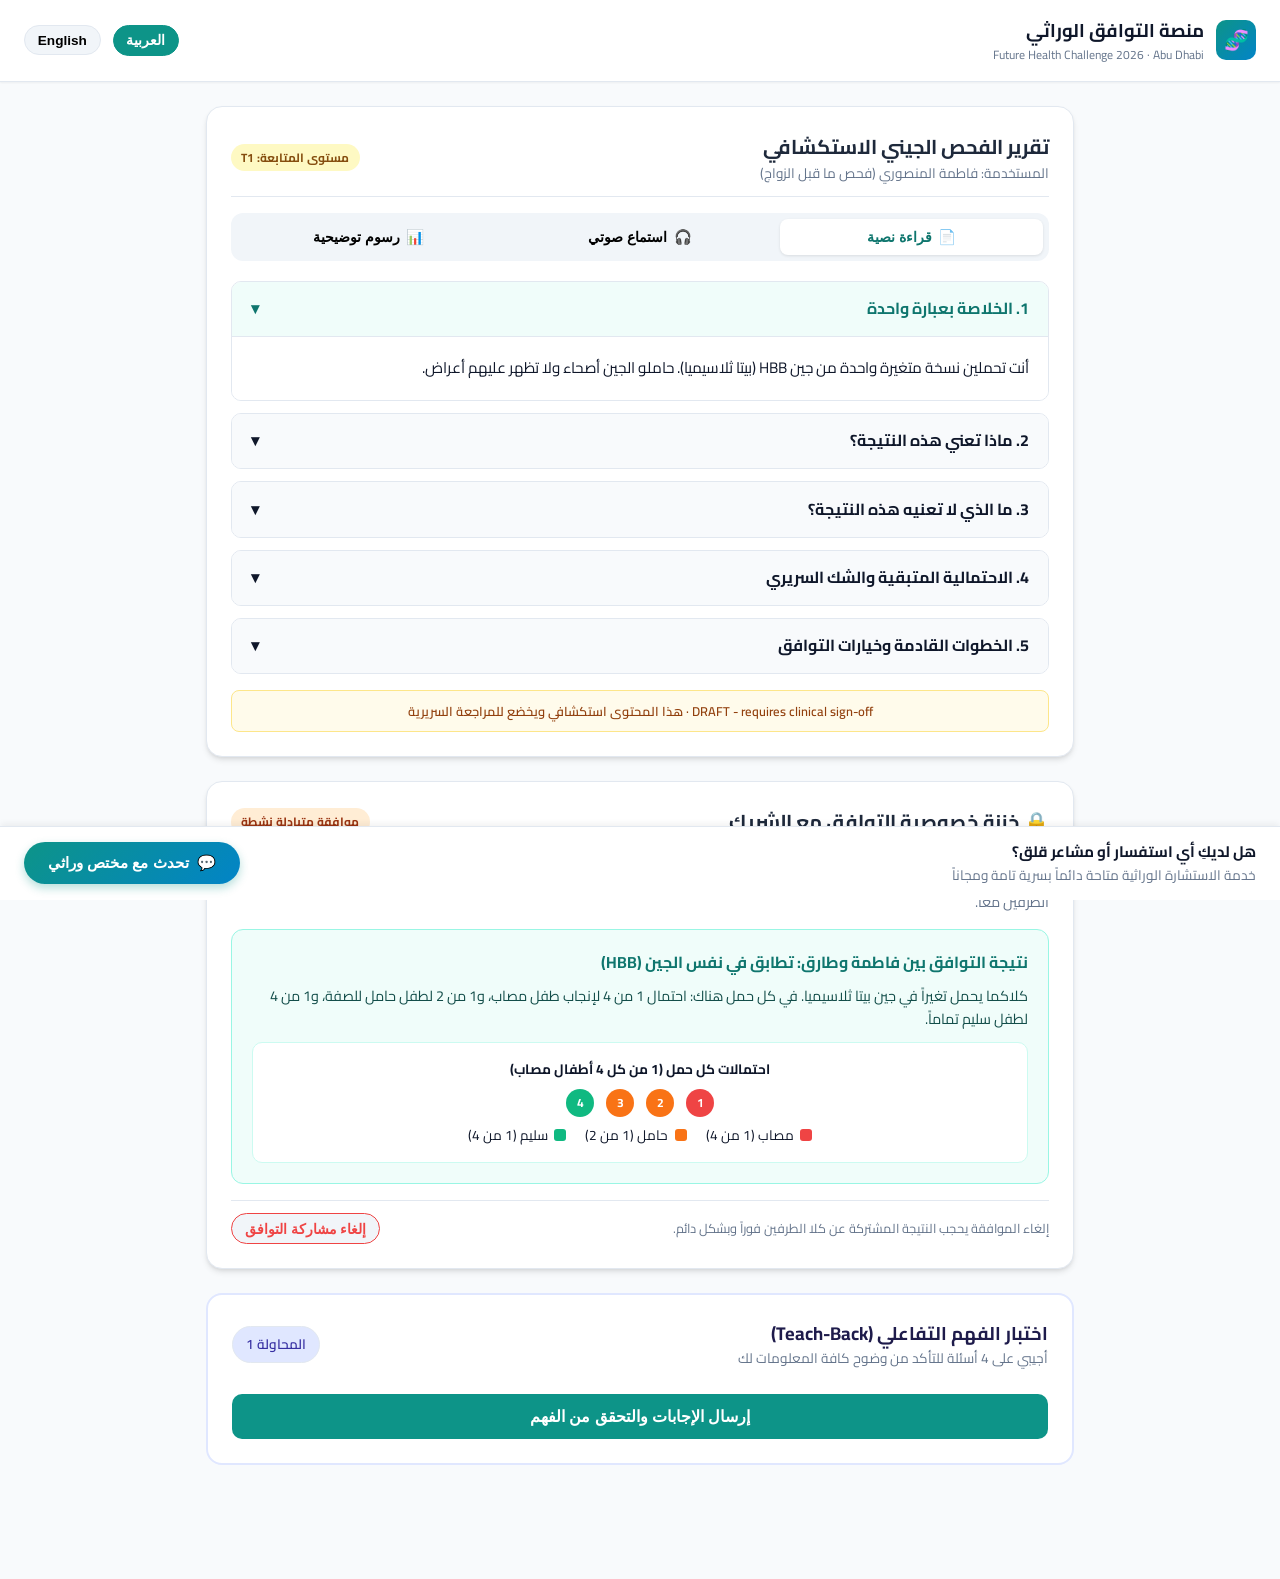
==== app/index.html @ 25e05f1f "feat(phase-2): Explanation and App complete - templates EN/AR, safety validator, LangGraph flow, int" ====
<!DOCTYPE html>
<html lang="ar" dir="rtl">
<head>
  <meta charset="UTF-8">
  <meta name="viewport" content="width=device-width, initial-scale=1.0">
  <title>منصة التوافق الوراثي | Inherited Disease Risk Platform</title>
  <link rel="preconnect" href="https://fonts.googleapis.com">
  <link rel="preconnect" href="https://fonts.gstatic.com" crossorigin>
  <link href="https://fonts.googleapis.com/css2?family=Cairo:wght@400;600;700;800&family=Inter:wght@400;500;600;700&display=swap" rel="stylesheet">
  <style>
    :root {
      --primary: #0d9488;
      --primary-dark: #0f766e;
      --primary-light: #ccfbf1;
      --secondary: #0284c7;
      --accent: #f59e0b;
      --danger: #ef4444;
      --success: #10b981;
      --bg: #f8fafc;
      --card-bg: #ffffff;
      --text-main: #0f172a;
      --text-muted: #64748b;
      --border: #e2e8f0;
      --shadow: 0 4px 6px -1px rgb(0 0 0 / 0.1), 0 2px 4px -2px rgb(0 0 0 / 0.1);
    }

    * { box-sizing: border-box; margin: 0; padding: 0; }
    body {
      font-family: 'Cairo', 'Inter', -apple-system, sans-serif;
      background-color: var(--bg);
      color: var(--text-main);
      line-height: 1.6;
      padding-bottom: 90px;
    }

    body[dir="ltr"] { font-family: 'Inter', sans-serif; }

    header {
      background: white;
      border-bottom: 1px solid var(--border);
      padding: 1rem 1.5rem;
      position: sticky;
      top: 0;
      z-index: 40;
      display: flex;
      justify-content: space-between;
      align-items: center;
      box-shadow: 0 1px 2px 0 rgb(0 0 0 / 0.05);
    }

    .brand {
      display: flex;
      align-items: center;
      gap: 0.75rem;
    }

    .brand-logo {
      width: 40px;
      height: 40px;
      background: linear-gradient(135deg, var(--primary), var(--secondary));
      border-radius: 10px;
      display: flex;
      align-items: center;
      justify-content: center;
      color: white;
      font-weight: 800;
      font-size: 1.25rem;
    }

    .brand-title {
      font-size: 1.15rem;
      font-weight: 700;
      color: #0f172a;
    }

    .brand-subtitle {
      font-size: 0.75rem;
      color: var(--text-muted);
    }

    .top-controls {
      display: flex;
      align-items: center;
      gap: 0.75rem;
    }

    .pill-btn {
      background: #f1f5f9;
      border: 1px solid var(--border);
      padding: 0.4rem 0.8rem;
      border-radius: 20px;
      font-size: 0.85rem;
      font-weight: 600;
      cursor: pointer;
      transition: all 0.2s;
    }
    .pill-btn:hover, .pill-btn.active {
      background: var(--primary);
      color: white;
      border-color: var(--primary);
    }

    .container {
      max-width: 900px;
      margin: 1.5rem auto;
      padding: 0 1rem;
    }

    .card {
      background: var(--card-bg);
      border-radius: 16px;
      padding: 1.5rem;
      border: 1px solid var(--border);
      box-shadow: var(--shadow);
      margin-bottom: 1.5rem;
    }

    .card-header {
      display: flex;
      justify-content: space-between;
      align-items: center;
      margin-bottom: 1rem;
      padding-bottom: 0.75rem;
      border-bottom: 1px solid var(--border);
    }

    .card-title {
      font-size: 1.25rem;
      font-weight: 700;
      color: #1e293b;
      display: flex;
      align-items: center;
      gap: 0.5rem;
    }

    .tier-badge {
      display: inline-block;
      padding: 0.25rem 0.65rem;
      border-radius: 9999px;
      font-size: 0.75rem;
      font-weight: 700;
      text-transform: uppercase;
    }
    .tier-T0 { background: #dcfce7; color: #166534; }
    .tier-T1 { background: #fef9c3; color: #854d0e; }
    .tier-T2 { background: #ffedd5; color: #9a3412; }
    .tier-T3 { background: #fee2e2; color: #991b1b; }

    /* Format picker bar */
    .format-bar {
      display: flex;
      gap: 0.5rem;
      margin-bottom: 1.25rem;
      background: #f1f5f9;
      padding: 0.35rem;
      border-radius: 12px;
    }
    .format-btn {
      flex: 1;
      border: none;
      background: transparent;
      padding: 0.6rem;
      border-radius: 8px;
      font-weight: 600;
      font-size: 0.9rem;
      cursor: pointer;
      display: flex;
      align-items: center;
      justify-content: center;
      gap: 0.4rem;
      transition: all 0.2s;
    }
    .format-btn.active {
      background: white;
      color: var(--primary-dark);
      box-shadow: 0 1px 3px rgba(0,0,0,0.1);
    }

    /* Audio Player */
    .audio-player-box {
      background: #f0fdfa;
      border: 1px solid #99f6e4;
      border-radius: 12px;
      padding: 1rem 1.25rem;
      margin-bottom: 1.25rem;
      display: flex;
      align-items: center;
      gap: 1rem;
    }
    .play-btn {
      width: 44px;
      height: 44px;
      border-radius: 50%;
      background: var(--primary);
      color: white;
      border: none;
      display: flex;
      align-items: center;
      justify-content: center;
      cursor: pointer;
      font-size: 1.2rem;
      box-shadow: 0 2px 4px rgba(13,148,136,0.3);
    }
    .play-btn:hover { background: var(--primary-dark); }
    .audio-text { font-size: 0.9rem; color: #115e59; font-weight: 600; }

    /* Layered Explanation Accordion */
    .layer-item {
      border: 1px solid var(--border);
      border-radius: 10px;
      margin-bottom: 0.75rem;
      overflow: hidden;
    }
    .layer-header {
      background: #f8fafc;
      padding: 0.9rem 1.2rem;
      font-weight: 700;
      cursor: pointer;
      display: flex;
      justify-content: space-between;
      align-items: center;
      user-select: none;
    }
    .layer-header:hover { background: #f1f5f9; }
    .layer-content {
      padding: 1.2rem;
      font-size: 0.95rem;
      background: white;
      display: none;
      border-top: 1px solid var(--border);
    }
    .layer-item.open .layer-content { display: block; }
    .layer-item.open .layer-header { color: var(--primary-dark); background: #f0fdfa; }

    /* Icon Array Grid */
    .icon-array-container {
      margin: 1.25rem 0;
      padding: 1.25rem;
      background: #f8fafc;
      border-radius: 12px;
      border: 1px dashed #cbd5e1;
      text-align: center;
    }
    .icon-array-grid {
      display: grid;
      grid-template-columns: repeat(auto-fill, minmax(28px, 1fr));
      gap: 8px;
      max-width: 480px;
      margin: 1rem auto;
    }
    .icon-dot {
      width: 28px;
      height: 28px;
      border-radius: 50%;
      display: flex;
      align-items: center;
      justify-content: center;
      font-size: 0.75rem;
      font-weight: 700;
      color: white;
    }
    .dot-green { background: #10b981; }
    .dot-orange { background: #f97316; }
    .dot-red { background: #ef4444; }
    .dot-purple { background: #a855f7; }
    .dot-gray { background: #94a3b8; }

    .icon-legend {
      display: flex;
      justify-content: center;
      gap: 1.2rem;
      flex-wrap: wrap;
      margin-top: 0.75rem;
      font-size: 0.85rem;
    }
    .legend-item { display: flex; align-items: center; gap: 0.4rem; }
    .legend-box { width: 12px; height: 12px; border-radius: 3px; }

    /* Quiz Box */
    .quiz-card {
      background: #ffffff;
      border: 2px solid #e0e7ff;
      border-radius: 16px;
      padding: 1.5rem;
      margin-top: 1.5rem;
    }
    .question-block {
      margin-bottom: 1.5rem;
      padding-bottom: 1rem;
      border-bottom: 1px solid #f1f5f9;
    }
    .question-title {
      font-weight: 700;
      font-size: 1rem;
      margin-bottom: 0.75rem;
      color: #1e1b4b;
    }
    .option-label {
      display: flex;
      align-items: center;
      gap: 0.6rem;
      padding: 0.65rem 1rem;
      border: 1px solid var(--border);
      border-radius: 8px;
      margin-bottom: 0.4rem;
      cursor: pointer;
      font-size: 0.9rem;
      transition: all 0.2s;
    }
    .option-label:hover { background: #f8fafc; border-color: var(--primary); }
    .option-label.selected { background: #f0fdfa; border-color: var(--primary); font-weight: 600; }

    .submit-quiz-btn {
      background: var(--primary);
      color: white;
      border: none;
      padding: 0.8rem 1.75rem;
      border-radius: 10px;
      font-weight: 700;
      font-size: 1rem;
      cursor: pointer;
      width: 100%;
      margin-top: 0.5rem;
    }
    .submit-quiz-btn:hover { background: var(--primary-dark); }

    /* Persistent Action Bar */
    .bottom-bar {
      position: fixed;
      bottom: 0;
      left: 0;
      right: 0;
      background: white;
      border-top: 1px solid var(--border);
      padding: 0.85rem 1.5rem;
      display: flex;
      justify-content: space-between;
      align-items: center;
      z-index: 50;
      box-shadow: 0 -4px 6px -1px rgba(0,0,0,0.05);
    }
    .help-text { font-size: 0.85rem; color: var(--text-muted); }
    .counsellor-cta {
      background: linear-gradient(135deg, #0d9488, #0284c7);
      color: white;
      border: none;
      padding: 0.75rem 1.5rem;
      border-radius: 9999px;
      font-weight: 700;
      font-size: 0.95rem;
      cursor: pointer;
      display: flex;
      align-items: center;
      gap: 0.5rem;
      box-shadow: 0 4px 10px rgba(13,148,136,0.3);
    }

    /* Modal */
    .modal-overlay {
      display: none;
      position: fixed;
      inset: 0;
      background: rgba(15, 23, 42, 0.6);
      z-index: 100;
      align-items: center;
      justify-content: center;
      padding: 1rem;
    }
    .modal-overlay.open { display: flex; }
    .modal {
      background: white;
      border-radius: 20px;
      max-width: 500px;
      width: 100%;
      padding: 1.75rem;
      box-shadow: 0 20px 25px -5px rgba(0,0,0,0.2);
    }

    .clinical-notice {
      background: #fffbeb;
      border: 1px solid #fde68a;
      color: #92400e;
      padding: 0.6rem 0.9rem;
      border-radius: 8px;
      font-size: 0.8rem;
      font-weight: 600;
      margin-top: 1rem;
      text-align: center;
    }
  </style>
</head>
<body>

  <header>
    <div class="brand">
      <div class="brand-logo">🧬</div>
      <div>
        <div class="brand-title" id="t-brand-title">منصة التوافق الوراثي</div>
        <div class="brand-subtitle">Future Health Challenge 2026 · Abu Dhabi</div>
      </div>
    </div>
    <div class="top-controls">
      <button class="pill-btn active" id="btn-lang-ar" onclick="setLanguage('ar')">العربية</button>
      <button class="pill-btn" id="btn-lang-en" onclick="setLanguage('en')">English</button>
    </div>
  </header>

  <div class="container">

    <!-- Pre-marital Screening Result Card -->
    <div class="card">
      <div class="card-header">
        <div>
          <div class="card-title" id="t-result-header">
            <span>تقرير الفحص الجيني الاستكشافي</span>
          </div>
          <div style="font-size: 0.85rem; color: var(--text-muted);" id="t-user-welcome">المستخدمة: فاطمة المنصوري (فحص ما قبل الزواج)</div>
        </div>
        <span class="tier-badge tier-T1" id="t-tier-badge">مستوى المتابعة: T1</span>
      </div>

      <!-- Format Selection -->
      <div class="format-bar">
        <button class="format-btn active" id="fmt-text" onclick="setFormat('text')">📄 <span id="t-fmt-text">قراءة نصية</span></button>
        <button class="format-btn" id="fmt-audio" onclick="setFormat('audio')">🎧 <span id="t-fmt-audio">استماع صوتي</span></button>
        <button class="format-btn" id="fmt-visual" onclick="setFormat('visual')">📊 <span id="t-fmt-visual">رسوم توضيحية</span></button>
      </div>

      <!-- Audio Player Bar -->
      <div class="audio-player-box" id="audio-box" style="display: flex;">
        <button class="play-btn" id="btn-play-audio" onclick="toggleAudio()">▶</button>
        <div>
          <div class="audio-text" id="t-audio-title">الاستماع الصوتي لشرح النتيجة بلهجة واضحة ومبسطة</div>
          <div style="font-size: 0.8rem; color: #0f766e;" id="audio-status">جاهز للتشغيل (اللغة العربية)</div>
        </div>
      </div>

      <!-- Visual Icon Array Box -->
      <div class="icon-array-container" id="visual-box">
        <div style="font-weight: 700; color: #1e293b; margin-bottom: 0.25rem;" id="t-icon-title">الرسم التوضيحي لحالة حامل الجين (حاملو الجين أصحاء)</div>
        <div style="font-size: 0.85rem; color: var(--text-muted);" id="t-icon-subtitle">أنت تحملين نسخة سليمة ونسخة متغيرة في جين بيتا ثلاسيميا (HBB)</div>
        <div class="icon-array-grid" style="grid-template-columns: repeat(2, 60px); justify-content: center;">
          <div class="icon-dot dot-green" title="نسخة سليمة">✓</div>
          <div class="icon-dot dot-orange" title="نسخة متغيرة">●</div>
        </div>
        <div class="icon-legend">
          <div class="legend-item"><div class="legend-box" style="background: #10b981;"></div> <span id="t-leg-standard">نسخة طبيعية (تعمل بكفاءة)</span></div>
          <div class="legend-item"><div class="legend-box" style="background: #f97316;"></div> <span id="t-leg-carrier">نسخة متغيرة (حامل للصفة فقط)</span></div>
        </div>
      </div>

      <!-- Layered Explanation Accordion -->
      <div id="layered-explanation">
        <div class="layer-item open" onclick="toggleLayer(this)">
          <div class="layer-header">
            <span id="t-layer-1-title">1. الخلاصة بعبارة واحدة</span>
            <span>▾</span>
          </div>
          <div class="layer-content" id="layer-1-text">
            أنت تحملين نسخة متغيرة واحدة من جين HBB (بيتا ثلاسيميا). حاملو الجين أصحاء ولا تظهر عليهم أعراض.
          </div>
        </div>

        <div class="layer-item" onclick="toggleLayer(this)">
          <div class="layer-header">
            <span id="t-layer-2-title">2. ماذا تعني هذه النتيجة؟</span>
            <span>▾</span>
          </div>
          <div class="layer-content" id="layer-2-text">
            صفة الحامل الوراثي تعني أن لديك نسخة سليمة تقوم بكامل وظائف الجسم، ولذلك تتمتعين بصحة طبيعية تماماً. الأهمية الطبية لصفة الحامل تكمن فقط عند التخطيط للإنجاب مع شريك حياة يحمل تغيراً في نفس الجين تماماً.
          </div>
        </div>

        <div class="layer-item" onclick="toggleLayer(this)">
          <div class="layer-header">
            <span id="t-layer-3-title">3. ما الذي لا تعنيه هذه النتيجة؟</span>
            <span>▾</span>
          </div>
          <div class="layer-content" id="layer-3-text">
            هذه النتيجة فحص استكشافي وليست تشخيصاً طبياً بمرض. أنت لستِ مصابة بالثلاسيميا، ولن تصابي بها مستقبلاً. كما أنها لا تعني أي عائق صحي لممارسة حياتك الطبيعية.
          </div>
        </div>

        <div class="layer-item" onclick="toggleLayer(this)">
          <div class="layer-header">
            <span id="t-layer-4-title">4. الاحتمالية المتبقية والشك السريري</span>
            <span>▾</span>
          </div>
          <div class="layer-content" id="layer-4-text">
            الفحص يفحص الطفرات الأكثر شيوعاً بدقة تفوق 95%. تبقى هناك نسبة عامة منخفضة جداً لا يمكن لأي فحص وراثي استبعادها كلياً.
          </div>
        </div>

        <div class="layer-item" onclick="toggleLayer(this)">
          <div class="layer-header">
            <span id="t-layer-5-title">5. الخطوات القادمة وخيارات التوافق</span>
            <span>▾</span>
          </div>
          <div class="layer-content" id="layer-5-text">
            الخطوة المثالية هي دعوة خطيبك لإجراء الفحص الجيني ومقارنة النتيجتين داخل خزنة الخصوصية الآمنة للتأكد مما إذا كان يحمل نفس الجين أم لا.
          </div>
        </div>
      </div>

      <div class="clinical-notice">DRAFT - requires clinical sign-off · هذا المحتوى استكشافي ويخضع للمراجعة السريرية</div>
    </div>

    <!-- Couple Matching & Privacy Vault Card -->
    <div class="card">
      <div class="card-header">
        <div class="card-title">
          <span>🔒 خزنة خصوصية التوافق مع الشريك</span>
        </div>
        <span class="tier-badge tier-T2" id="couple-status-badge">موافقة متبادلة نشطة</span>
      </div>

      <p style="font-size: 0.9rem; color: var(--text-muted); margin-bottom: 1rem;" id="t-couple-desc">
        تتم مطابقة النتائج داخل خزنة رقمية مشفرة. لا يرى أي طرف قائمة الجينات الخاصة بالطرف الآخر، وتظهر النتيجة المشتركة فقط عند موافقة كلا الطرفين معاً.
      </p>

      <div style="background: #f0fdfa; border: 1px solid #99f6e4; border-radius: 12px; padding: 1.25rem; margin-bottom: 1rem;">
        <div style="font-weight: 700; color: #0f766e; margin-bottom: 0.5rem;" id="t-cpl-result-title">
          نتيجة التوافق بين فاطمة وطارق: تطابق في نفس الجين (HBB)
        </div>
        <p style="font-size: 0.9rem; color: #134e4a; margin-bottom: 0.75rem;" id="t-cpl-result-body">
          كلاكما يحمل تغيراً في جين بيتا ثلاسيميا. في كل حمل هناك: احتمال 1 من 4 لإنجاب طفل مصاب، و1 من 2 لطفل حامل للصفة، و1 من 4 لطفل سليم تماماً.
        </p>

        <!-- Couple 1 in 4 Icon Array -->
        <div style="background: white; border-radius: 10px; padding: 1rem; text-align: center; border: 1px solid #ccfbf1;">
          <div style="font-size: 0.85rem; font-weight: 700; margin-bottom: 0.5rem;">احتمالات كل حمل (1 من كل 4 أطفال مصاب)</div>
          <div style="display: flex; justify-content: center; gap: 12px;">
            <div class="icon-dot dot-red" title="مصاب (1 من 4)">1</div>
            <div class="icon-dot dot-orange" title="حامل (1 من 2)">2</div>
            <div class="icon-dot dot-orange" title="حامل (1 من 2)">3</div>
            <div class="icon-dot dot-green" title="سليم غير حامل (1 من 4)">4</div>
          </div>
          <div class="icon-legend" style="margin-top: 0.5rem;">
            <div class="legend-item"><div class="legend-box" style="background: #ef4444;"></div> مصاب (1 من 4)</div>
            <div class="legend-item"><div class="legend-box" style="background: #f97316;"></div> حامل (1 من 2)</div>
            <div class="legend-item"><div class="legend-box" style="background: #10b981;"></div> سليم (1 من 4)</div>
          </div>
        </div>
      </div>

      <!-- Revocation & Notice -->
      <div style="display: flex; justify-content: space-between; align-items: center; padding-top: 0.75rem; border-top: 1px solid var(--border);">
        <div style="font-size: 0.8rem; color: var(--text-muted);">
          إلغاء الموافقة يحجب النتيجة المشتركة عن كلا الطرفين فوراً وبشكل دائم.
        </div>
        <button class="pill-btn" style="color: var(--danger); border-color: var(--danger);" onclick="revokeConsentDemo()">
          إلغاء مشاركة التوافق
        </button>
      </div>
    </div>

    <!-- Teach-Back Comprehension Quiz Card -->
    <div class="quiz-card" id="quiz-section">
      <div style="display: flex; justify-content: space-between; align-items: center; margin-bottom: 1rem;">
        <div>
          <div style="font-size: 1.15rem; font-weight: 700; color: #1e1b4b;" id="t-quiz-title">اختبار الفهم التفاعلي (Teach-Back)</div>
          <div style="font-size: 0.85rem; color: var(--text-muted);" id="t-quiz-sub">أجيبي على 4 أسئلة للتأكد من وضوح كافة المعلومات لك</div>
        </div>
        <span class="pill-btn" style="background: #e0e7ff; color: #3730a3;" id="quiz-attempt-badge">المحاولة 1</span>
      </div>

      <div id="quiz-container">
        <!-- Injected via JavaScript -->
      </div>

      <button class="submit-quiz-btn" onclick="submitQuiz()" id="btn-submit-quiz">إرسال الإجابات والتحقق من الفهم</button>
      <div id="quiz-result-feedback" style="display: none; margin-top: 1rem; padding: 1rem; border-radius: 10px;"></div>
    </div>

  </div>

  <!-- Persistent Bottom Action Bar: Talk to a Person -->
  <div class="bottom-bar">
    <div>
      <div style="font-weight: 700; font-size: 0.95rem;" id="t-bot-cta-title">هل لديكِ أي استفسار أو مشاعر قلق؟</div>
      <div class="help-text" id="t-bot-cta-sub">خدمة الاستشارة الوراثية متاحة دائماً بسرية تامة ومجاناً</div>
    </div>
    <button class="counsellor-cta" onclick="openBookingModal()">
      <span>💬</span>
      <span id="t-btn-counsellor">تحدث مع مختص وراثي</span>
    </button>
  </div>

  <!-- Counsellor Booking Modal -->
  <div class="modal-overlay" id="booking-modal">
    <div class="modal">
      <div style="display: flex; justify-content: space-between; align-items: center; margin-bottom: 1.25rem;">
        <h3 style="font-size: 1.2rem; font-weight: 700;">حجز استشارة وراثية متخصصة</h3>
        <button onclick="closeBookingModal()" style="border: none; background: none; font-size: 1.4rem; cursor: pointer;">✕</button>
      </div>
      <p style="font-size: 0.9rem; color: var(--text-muted); margin-bottom: 1rem;">
        نوفر لك جلسة استشارية مع مرشد وراثي معتمد لمناقشة كافة الخيارات المتاحة بكل خصوصية وهدوء.
      </p>

      <div style="margin-bottom: 1rem;">
        <label style="display: block; font-size: 0.85rem; font-weight: 600; margin-bottom: 0.35rem;">نوع الجلسة:</label>
        <select id="book-modality" style="width: 100%; padding: 0.6rem; border-radius: 8px; border: 1px solid var(--border);">
          <option value="video">مكالمة مرئية عن بُعد (خاصة وآمنة)</option>
          <option value="in_person">حضور شخصي في مركز أبوظبي للجينوم</option>
        </select>
      </div>

      <div style="margin-bottom: 1rem;">
        <label style="display: block; font-size: 0.85rem; font-weight: 600; margin-bottom: 0.35rem;">تفضيل لغة المستشار:</label>
        <select id="book-lang" style="width: 100%; padding: 0.6rem; border-radius: 8px; border: 1px solid var(--border);">
          <option value="ar">اللغة العربية (لهجة خليجية متوفرة)</option>
          <option value="en">English</option>
        </select>
      </div>

      <button class="submit-quiz-btn" onclick="confirmBooking()">تأكيد حجز الموعد</button>
    </div>
  </div>

  <script>
    let currentLang = 'ar';
    let currentFormat = 'text';
    let quizQuestions = [];
    let selectedAnswers = {};
    let isPlayingAudio = false;

    const TRANSLATIONS = {
      ar: {
        brandTitle: "منصة التوافق الوراثي",
        resultHeader: "تقرير الفحص الجيني الاستكشافي",
        userWelcome: "المستخدمة: فاطمة المنصوري (فحص ما قبل الزواج)",
        fmtText: "قراءة نصية",
        fmtAudio: "استماع صوتي",
        fmtVisual: "رسوم توضيحية",
        audioTitle: "الاستماع الصوتي لشرح النتيجة بلهجة واضحة ومبسطة",
        iconTitle: "الرسم التوضيحي لحالة حامل الجين (حاملو الجين أصحاء)",
        iconSubtitle: "أنت تحملين نسخة سليمة ونسخة متغيرة في جين بيتا ثلاسيميا (HBB)",
        quizTitle: "اختبار الفهم التفاعلي (Teach-Back)",
        quizSub: "أجيبي على 4 أسئلة للتأكد من وضوح كافة المعلومات لك",
        btnSubmitQuiz: "إرسال الإجابات والتحقق من الفهم",
        botCtaTitle: "هل لديكِ أي استفسار أو مشاعر قلق؟",
        botCtaSub: "خدمة الاستشارة الوراثية متاحة دائماً بسرية تامة ومجاناً",
        btnCounsellor: "تحدث مع مختص وراثي"
      },
      en: {
        brandTitle: "Inherited Disease Risk Platform",
        resultHeader: "Carrier Screening Educational Report",
        userWelcome: "User: Fatima Al Mansoori (Pre-marital screening)",
        fmtText: "Text View",
        fmtAudio: "Audio Narration",
        fmtVisual: "Icon Arrays",
        audioTitle: "Listen to natural audio explanation",
        iconTitle: "Carrier Visual Representation (Carriers are healthy)",
        iconSubtitle: "You carry one working copy and one changed copy in HBB (Beta-thalassemia)",
        quizTitle: "Teach-Back Comprehension Check",
        quizSub: "Answer 4 quick questions to confirm understanding",
        btnSubmitQuiz: "Submit Answers & Verify Understanding",
        botCtaTitle: "Do you have any questions or concerns?",
        botCtaSub: "Accredited genetic counselling is always available confidentially",
        btnCounsellor: "Talk to a Genetic Counsellor"
      }
    };

    function setLanguage(lang) {
      currentLang = lang;
      document.documentElement.lang = lang;
      document.documentElement.dir = (lang === 'ar') ? 'rtl' : 'ltr';
      document.body.dir = (lang === 'ar') ? 'rtl' : 'ltr';

      document.getElementById('btn-lang-ar').classList.toggle('active', lang === 'ar');
      document.getElementById('btn-lang-en').classList.toggle('active', lang === 'en');

      const t = TRANSLATIONS[lang];
      document.getElementById('t-brand-title').innerText = t.brandTitle;
      document.getElementById('t-result-header').innerText = t.resultHeader;
      document.getElementById('t-user-welcome').innerText = t.userWelcome;
      document.getElementById('t-fmt-text').innerText = t.fmtText;
      document.getElementById('t-fmt-audio').innerText = t.fmtAudio;
      document.getElementById('t-fmt-visual').innerText = t.fmtVisual;
      document.getElementById('t-audio-title').innerText = t.audioTitle;
      document.getElementById('t-icon-title').innerText = t.iconTitle;
      document.getElementById('t-icon-subtitle').innerText = t.iconSubtitle;
      document.getElementById('t-quiz-title').innerText = t.quizTitle;
      document.getElementById('t-quiz-sub').innerText = t.quizSub;
      document.getElementById('btn-submit-quiz').innerText = t.btnSubmitQuiz;
      document.getElementById('t-bot-cta-title').innerText = t.botCtaTitle;
      document.getElementById('t-bot-cta-sub').innerText = t.botCtaSub;
      document.getElementById('t-btn-counsellor').innerText = t.btnCounsellor;

      loadQuizQuestions();
    }

    function setFormat(fmt) {
      currentFormat = fmt;
      document.getElementById('fmt-text').classList.toggle('active', fmt === 'text');
      document.getElementById('fmt-audio').classList.toggle('active', fmt === 'audio');
      document.getElementById('fmt-visual').classList.toggle('active', fmt === 'visual');

      document.getElementById('audio-box').style.display = (fmt === 'audio') ? 'flex' : 'none';
      document.getElementById('visual-box').style.display = (fmt === 'visual') ? 'block' : 'none';
    }

    function toggleLayer(el) {
      el.classList.toggle('open');
    }

    function toggleAudio() {
      const btn = document.getElementById('btn-play-audio');
      const status = document.getElementById('audio-status');
      if (!isPlayingAudio) {
        isPlayingAudio = true;
        btn.innerText = "⏸";
        status.innerText = (currentLang === 'ar') ? "جاري تشغيل التسجيل الصوتي..." : "Playing audio explanation...";
        
        // HTML5 SpeechSynthesis
        if ('speechSynthesis' in window) {
          window.speechSynthesis.cancel();
          const textToSpeak = (currentLang === 'ar') 
            ? "أنت تحملين نسخة متغيرة واحدة من جين بيتا ثلاسيميا. حاملو الجين يتمتعون بصحة ممتازة ولا تظهر عليهم أي أعراض. هذا فحص استكشافي وليس تشخيصاً طبياً."
            : "You carry one changed copy of the HBB gene for Beta-thalassemia. Carriers are healthy and do not experience symptoms. This is a screening result, not a diagnosis.";
          
          const utter = new SpeechSynthesisUtterance(textToSpeak);
          utter.lang = (currentLang === 'ar') ? 'ar-SA' : 'en-US';
          utter.onend = () => {
            isPlayingAudio = false;
            btn.innerText = "▶";
            status.innerText = (currentLang === 'ar') ? "اكتمل التشغيل" : "Playback finished";
          };
          window.speechSynthesis.speak(utter);
        } else {
          setTimeout(() => {
            isPlayingAudio = false;
            btn.innerText = "▶";
            status.innerText = "اكتمل التشغيل";
          }, 4000);
        }
      } else {
        isPlayingAudio = false;
        btn.innerText = "▶";
        if ('speechSynthesis' in window) window.speechSynthesis.cancel();
        status.innerText = (currentLang === 'ar') ? "تم الإيقاف المؤقت" : "Paused";
      }
    }

    async function loadQuizQuestions() {
      try {
        const res = await fetch(`/api/quiz/questions?lang=${currentLang}`);
        if (res.ok) {
          quizQuestions = await res.json();
          renderQuiz();
        }
      } catch (err) {
        console.error("Failed to load quiz", err);
      }
    }

    function renderQuiz() {
      const c = document.getElementById('quiz-container');
      c.innerHTML = '';
      quizQuestions.forEach((q, idx) => {
        const block = document.createElement('div');
        block.className = 'question-block';
        
        const title = document.createElement('div');
        title.className = 'question-title';
        title.innerText = `${idx + 1}. ${q.question}`;
        block.appendChild(title);

        q.options.forEach(opt => {
          const lbl = document.createElement('label');
          lbl.className = 'option-label';
          lbl.id = `lbl_${q.id}_${opt.id}`;
          
          const inp = document.createElement('input');
          inp.type = 'radio';
          inp.name = q.id;
          inp.value = opt.id;
          inp.onchange = () => {
            selectedAnswers[q.id] = opt.id;
            document.querySelectorAll(`[id^="lbl_${q.id}_"]`).forEach(l => l.classList.remove('selected'));
            lbl.classList.add('selected');
          };

          lbl.appendChild(inp);
          lbl.appendChild(document.createTextNode(opt.text));
          block.appendChild(lbl);
        });
        c.appendChild(block);
      });
    }

    async function submitQuiz() {
      const feedback = document.getElementById('quiz-result-feedback');
      try {
        const res = await fetch('/api/quiz/submit', {
          method: 'POST',
          headers: { 'Content-Type': 'application/json', 'X-User-Id': 'person_001' },
          body: JSON.stringify({
            answers: selectedAnswers,
            language: currentLang,
            base_tier: 'T0'
          })
        });
        const data = await res.json();
        feedback.style.display = 'block';

        if (data.passed) {
          feedback.style.background = '#dcfce7';
          feedback.style.border = '1px solid #86efac';
          feedback.style.color = '#14532d';
          feedback.innerHTML = `<strong>✓ أحسنتِ! لقد اجتزتِ الاختبار بنجاح بنسبة ${data.score}%.</strong><br>تم تأكيد فهمكِ لكافة النقاط الجوهرية.`;
        } else {
          feedback.style.background = '#fee2e2';
          feedback.style.border = '1px solid #fca5a5';
          feedback.style.color = '#7f1d1d';
          feedback.innerHTML = `<strong>نسبة الفهم: ${data.score}%.</strong><br>بعض الإجابات تحتاج لتوضيح أكثر. ننصحك بالتواصل مع المرشد الوراثي لشرحها بالتفصيل.`;
          if (data.failed_twice) {
            openBookingModal();
          }
        }
      } catch (err) {
        console.error("Quiz submission error", err);
      }
    }

    function revokeConsentDemo() {
      if (confirm("هل أنتِ متأكدة من إلغاء موافقة التوافق؟ سيتم حجب النتيجة المشتركة عن الطرفين فوراً.")) {
        alert("تم إلغاء المشاركة بنجاح وحجب النتيجة فوراً داخل خزنة الخصوصية.");
        document.getElementById('couple-status-badge').className = "tier-badge tier-T3";
        document.getElementById('couple-status-badge').innerText = "تم إلغاء الموافقة (محجوبة)";
      }
    }

    function openBookingModal() {
      document.getElementById('booking-modal').classList.add('open');
    }

    function closeBookingModal() {
      document.getElementById('booking-modal').classList.remove('open');
    }

    function confirmBooking() {
      alert("تم تأكيد حجز موعد الاستشارة الوراثية بنجاح! تم ربط ملف الحالة بجدول المستشار.");
      closeBookingModal();
    }

    // Initialize
    window.addEventListener('DOMContentLoaded', () => {
      setLanguage('ar');
      setFormat('text');
    });
  </script>
</body>
</html>
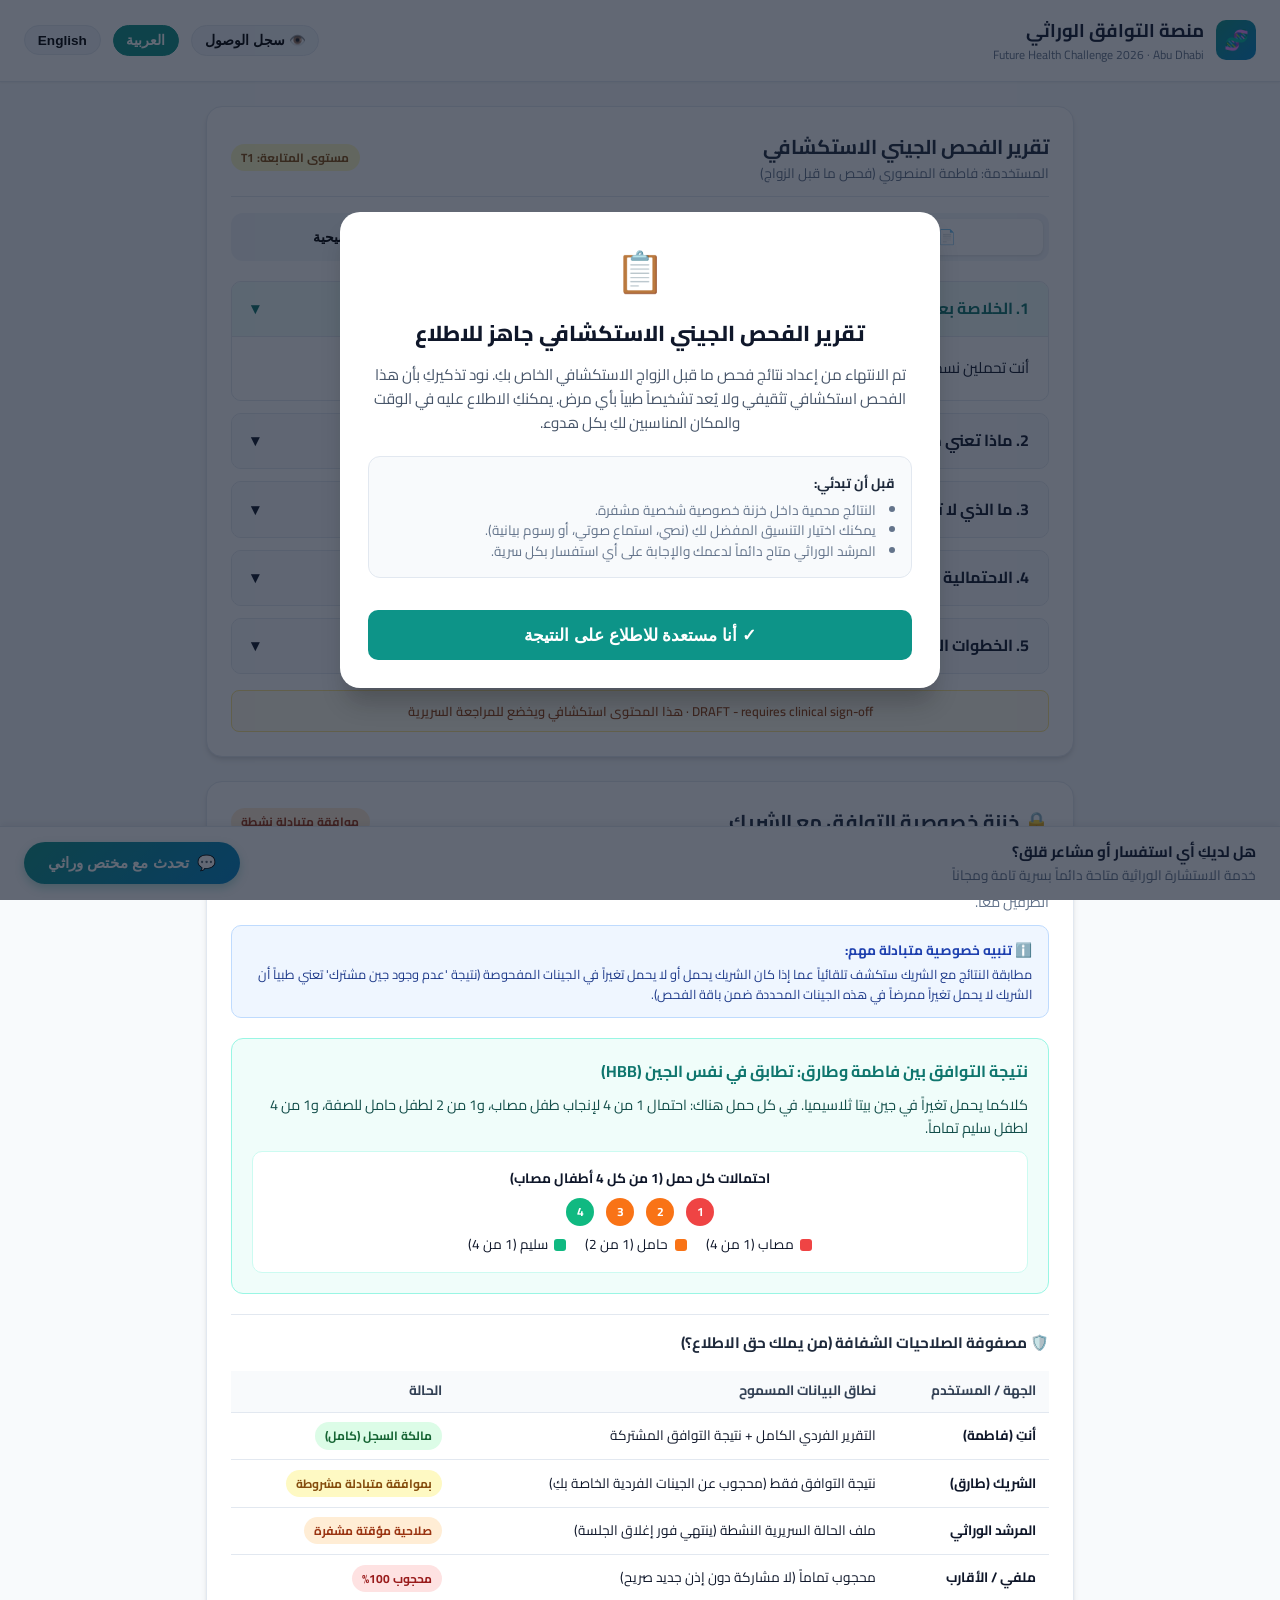
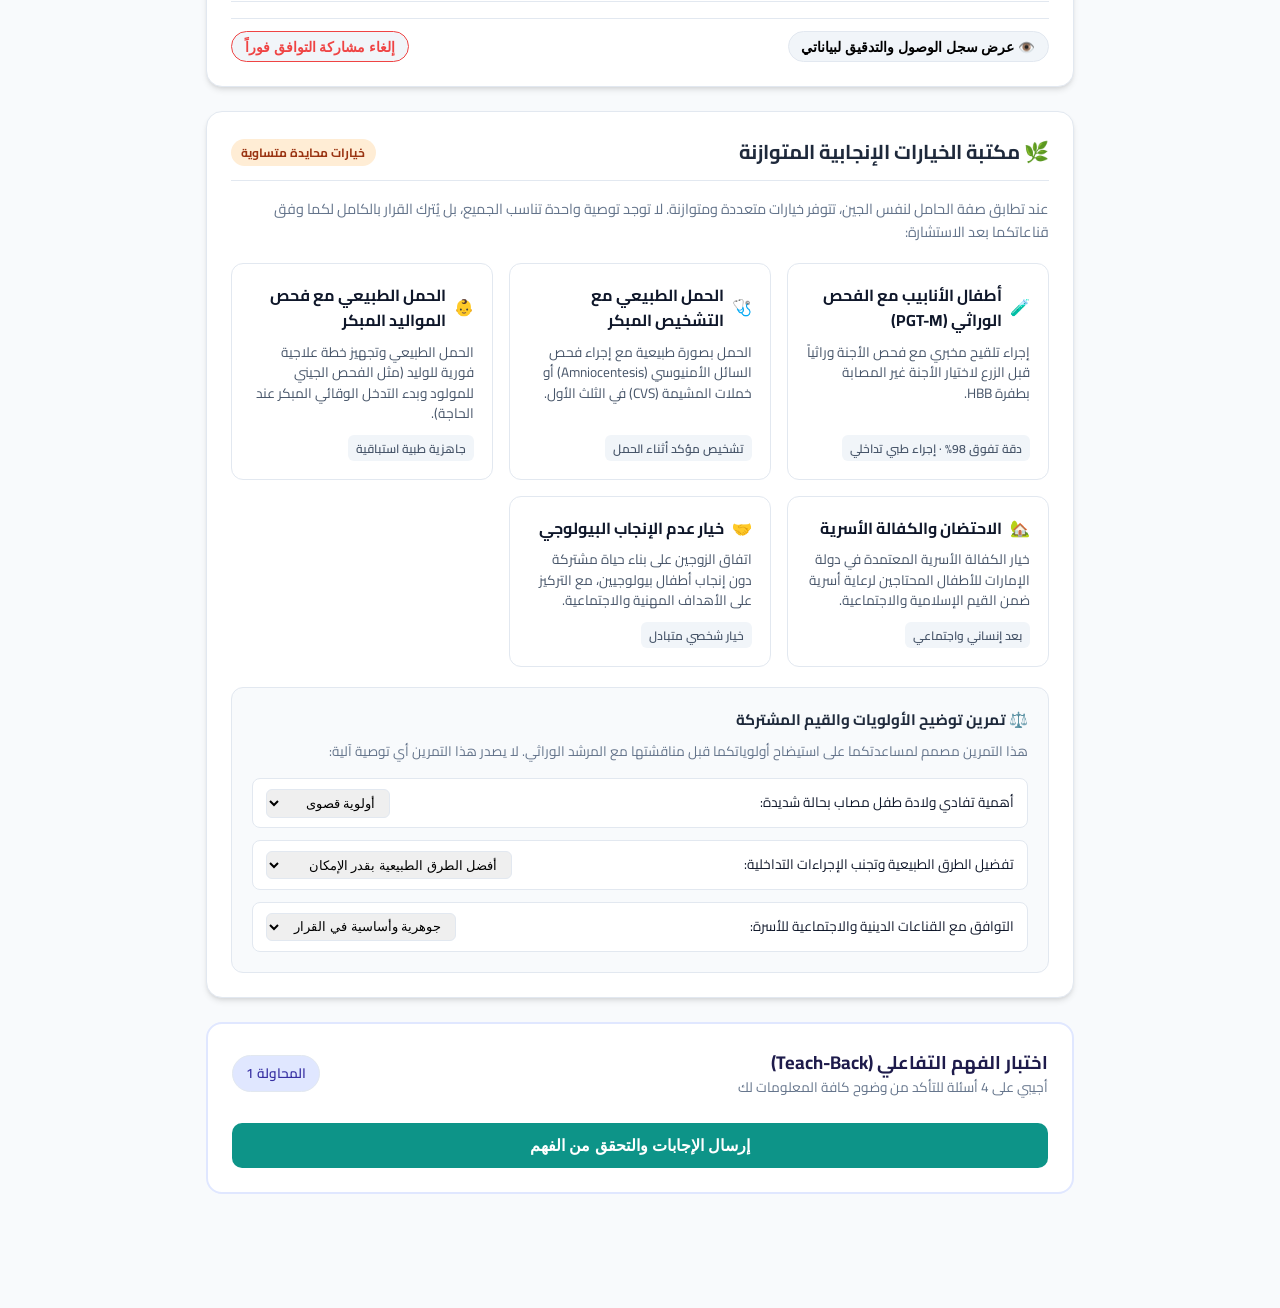
==== commit 2642f0b4: "feat(qa): complete independent audit, remediate all 9 checklist gaps, and add comprehensive user gui" ====
--- a/app/index.html
+++ b/app/index.html
@@ -360,20 +360,23 @@
       display: none;
       position: fixed;
       inset: 0;
-      background: rgba(15, 23, 42, 0.6);
+      background: rgba(15, 23, 42, 0.65);
       z-index: 100;
       align-items: center;
       justify-content: center;
       padding: 1rem;
+      overflow-y: auto;
     }
     .modal-overlay.open { display: flex; }
     .modal {
       background: white;
       border-radius: 20px;
-      max-width: 500px;
+      max-width: 600px;
       width: 100%;
       padding: 1.75rem;
       box-shadow: 0 20px 25px -5px rgba(0,0,0,0.2);
+      max-height: 90vh;
+      overflow-y: auto;
     }
 
     .clinical-notice {
@@ -387,10 +390,213 @@
       margin-top: 1rem;
       text-align: center;
     }
+
+    /* Options Library Styles (F11) */
+    .options-grid {
+      display: grid;
+      grid-template-columns: repeat(auto-fit, minmax(260px, 1fr));
+      gap: 1rem;
+      margin: 1.25rem 0;
+    }
+    .option-card {
+      border: 1px solid var(--border);
+      border-radius: 12px;
+      padding: 1.15rem;
+      background: #ffffff;
+      display: flex;
+      flex-direction: column;
+      justify-content: space-between;
+      transition: all 0.2s;
+    }
+    .option-card:hover {
+      border-color: var(--primary);
+      box-shadow: 0 4px 12px rgba(13, 148, 136, 0.1);
+    }
+    .option-card h4 {
+      font-size: 1rem;
+      color: #0f172a;
+      margin-bottom: 0.5rem;
+      display: flex;
+      align-items: center;
+      gap: 0.5rem;
+    }
+    .option-card p {
+      font-size: 0.85rem;
+      color: #475569;
+      line-height: 1.5;
+      margin-bottom: 0.75rem;
+    }
+    .option-badge {
+      align-self: flex-start;
+      font-size: 0.75rem;
+      padding: 0.2rem 0.5rem;
+      border-radius: 6px;
+      background: #f1f5f9;
+      color: #475569;
+      font-weight: 600;
+    }
+
+    /* Permissions Matrix Table (F12) */
+    .matrix-table {
+      width: 100%;
+      border-collapse: collapse;
+      margin: 1rem 0;
+      font-size: 0.85rem;
+    }
+    .matrix-table th, .matrix-table td {
+      padding: 0.6rem 0.8rem;
+      text-align: right;
+      border-bottom: 1px solid var(--border);
+    }
+    body[dir="ltr"] .matrix-table th, body[dir="ltr"] .matrix-table td {
+      text-align: left;
+    }
+    .matrix-table th {
+      background: #f8fafc;
+      color: #334155;
+      font-weight: 700;
+    }
+
+    /* Audit Table in Modal (C7) */
+    .audit-table {
+      width: 100%;
+      border-collapse: collapse;
+      font-size: 0.8rem;
+      margin-top: 1rem;
+    }
+    .audit-table th, .audit-table td {
+      padding: 0.5rem;
+      border: 1px solid #e2e8f0;
+      text-align: right;
+    }
+    body[dir="ltr"] .audit-table th, body[dir="ltr"] .audit-table td {
+      text-align: left;
+    }
+    .audit-table th {
+      background: #f1f5f9;
+      font-weight: 700;
+    }
   </style>
 </head>
 <body>
 
+  <!-- ========================================================================= -->
+  <!-- F2: Neutral "Result Ready" Modal (Zero medical content, explicit ready) -->
+  <!-- ========================================================================= -->
+  <div class="modal-overlay open" id="ready-modal">
+    <div class="modal" style="text-align: center;">
+      <div style="font-size: 2.5rem; margin-bottom: 0.75rem;">📋</div>
+      <h3 style="font-size: 1.35rem; font-weight: 800; color: #0f172a; margin-bottom: 0.75rem;" id="t-ready-title">
+        تقرير الفحص الجيني الاستكشافي جاهز للاطلاع
+      </h3>
+      <p style="font-size: 0.95rem; color: #475569; margin-bottom: 1.25rem; line-height: 1.6;" id="t-ready-body">
+        تم الانتهاء من إعداد نتائج فحص ما قبل الزواج الاستكشافي الخاص بكِ. نود تذكيركِ بأن هذا الفحص استكشافي تثقيفي ولا يُعد تشخيصاً طبياً بأي مرض. يمكنكِ الاطلاع عليه في الوقت والمكان المناسبين لكِ بكل هدوء.
+      </p>
+
+      <div style="background: #f8fafc; border: 1px solid #e2e8f0; border-radius: 12px; padding: 1rem; margin-bottom: 1.5rem; text-align: start;">
+        <div style="font-size: 0.85rem; font-weight: 700; color: #1e293b; margin-bottom: 0.35rem;" id="t-ready-note-title">
+          قبل أن تبدئي:
+        </div>
+        <ul style="font-size: 0.85rem; color: #64748b; padding-inline-start: 1.2rem; line-height: 1.5;" id="t-ready-note-list">
+          <li>النتائج محمية داخل خزنة خصوصية شخصية مشفرة.</li>
+          <li>يمكنك اختيار التنسيق المفضل لكِ (نصي، استماع صوتي، أو رسوم بيانية).</li>
+          <li>المرشد الوراثي متاح دائماً لدعمك والإجابة على أي استفسار بكل سرية.</li>
+        </ul>
+      </div>
+
+      <button class="submit-quiz-btn" style="padding: 0.9rem 1.5rem; font-size: 1.05rem;" onclick="proceedToPrecheck()" id="t-btn-ready-confirm">
+        ✓ أنا مستعدة للاطلاع على النتيجة
+      </button>
+    </div>
+  </div>
+
+  <!-- ========================================================================= -->
+  <!-- F3: Pre-check Screen (2 Knowledge Questions + 1 Feelings Question) -->
+  <!-- ========================================================================= -->
+  <div class="modal-overlay" id="precheck-modal">
+    <div class="modal">
+      <div style="display: flex; justify-content: space-between; align-items: center; margin-bottom: 1rem; padding-bottom: 0.5rem; border-bottom: 1px solid var(--border);">
+        <h3 style="font-size: 1.2rem; font-weight: 700; color: #0f172a;" id="t-precheck-title">
+          التحقق التمهيدي قبل عرض النتيجة
+        </h3>
+        <span class="pill-btn" style="background: #e0e7ff; color: #3730a3; font-size: 0.75rem;">خطوة تأكيدية</span>
+      </div>
+
+      <p style="font-size: 0.9rem; color: #475569; margin-bottom: 1.25rem;" id="t-precheck-desc">
+        إجابتكِ على هذه الأسئلة التمهيدية السريعة تضمن استيعابكِ لطبيعة الفحص وتساعدنا على توفير الدعم الأنسب لكِ:
+      </p>
+
+      <!-- Knowledge Q1 -->
+      <div class="question-block" style="border-bottom: 1px solid #e2e8f0; margin-bottom: 1rem; padding-bottom: 1rem;">
+        <div class="question-title" style="font-size: 0.95rem; margin-bottom: 0.5rem;" id="t-pk-q1">
+          1. هل صفة الحامل الوراثي تعني أن الشخص مصاب بمرض طبي؟
+        </div>
+        <label class="option-label" onclick="selectPrecheck('pk1', 'wrong', this)">
+          <input type="radio" name="precheck_q1">
+          <span id="t-pk-q1-o1">نعم، تعني الإصابة بمرض ويحتاج إلى علاج فوري.</span>
+        </label>
+        <label class="option-label" onclick="selectPrecheck('pk1', 'correct', this)">
+          <input type="radio" name="precheck_q1">
+          <span id="t-pk-q1-o2">لا، حاملو الجين أصحاء تماماً ولا تظهر عليهم أعراض، وهو فحص استكشافي.</span>
+        </label>
+      </div>
+
+      <!-- Knowledge Q2 -->
+      <div class="question-block" style="border-bottom: 1px solid #e2e8f0; margin-bottom: 1rem; padding-bottom: 1rem;">
+        <div class="question-title" style="font-size: 0.95rem; margin-bottom: 0.5rem;" id="t-pk-q2">
+          2. هل يمكن لأي فحص جيني إزالة الشك بنسبة 100% بدون أي نسبة متبقية؟
+        </div>
+        <label class="option-label" onclick="selectPrecheck('pk2', 'wrong', this)">
+          <input type="radio" name="precheck_q2">
+          <span id="t-pk-q2-o1">نعم، النتيجة السلبية تعني انعدام الخطر تماماً بنسبة 100%.</span>
+        </label>
+        <label class="option-label" onclick="selectPrecheck('pk2', 'correct', this)">
+          <input type="radio" name="precheck_q2">
+          <span id="t-pk-q2-o2">لا، تبقى دائماً احتمالية متبقية منخفضة لا يمكن لأي فحص نفيها كلياً.</span>
+        </label>
+      </div>
+
+      <!-- Feelings Q3 -->
+      <div class="question-block" style="margin-bottom: 1.25rem;">
+        <div class="question-title" style="font-size: 0.95rem; margin-bottom: 0.5rem;" id="t-pk-q3">
+          3. كيف تشعرين في هذه اللحظة قبل الاطلاع على النتيجة؟
+        </div>
+        <label class="option-label" onclick="handlePrecheckFeeling('calm', this)">
+          <input type="radio" name="precheck_feelings">
+          <span id="t-pk-q3-o1">مطمئنة ومستعدة للاطلاع بكل هدوء.</span>
+        </label>
+        <label class="option-label" onclick="handlePrecheckFeeling('curious', this)">
+          <input type="radio" name="precheck_feelings">
+          <span id="t-pk-q3-o2">لدي فضول طبيعي واستفسارات أود فهمها.</span>
+        </label>
+        <label class="option-label" onclick="handlePrecheckFeeling('anxious', this)">
+          <input type="radio" name="precheck_feelings">
+          <span id="t-pk-q3-o3">أشعر بقلق أو توتر مرتفع وأفضل دعماً متخصصاً.</span>
+        </label>
+      </div>
+
+      <!-- High Anxiety Support Banner -->
+      <div id="precheck-anxiety-support" style="display: none; background: #fff7ed; border: 1px solid #fed7aa; border-radius: 12px; padding: 1rem; margin-bottom: 1.25rem;">
+        <div style="font-weight: 700; color: #9a3412; font-size: 0.9rem; margin-bottom: 0.35rem;" id="t-anxiety-title">
+          🤝 نحن هنا لدعمكِ وراحتكِ النفسية هي الأهم
+        </div>
+        <p style="font-size: 0.85rem; color: #7c2d12; margin-bottom: 0.75rem;" id="t-anxiety-text">
+          من الطبيعي تماماً الشعور بالقلق قبل نتائج الفحوصات الوراثية. يمكنكِ اختيار التحدث مباشرة مع مرشد وراثي معتمد قبل فتح التقرير:
+        </p>
+        <button class="pill-btn" style="background: #ea580c; color: white; border: none; font-size: 0.85rem;" onclick="openBookingModal()">
+          💬 حجز جلسة استشارة سرية وفورية
+        </button>
+      </div>
+
+      <button class="submit-quiz-btn" onclick="finishPrecheckAndReveal()" id="t-btn-reveal-results">
+        المتابعة وعرض التقرير الجيني
+      </button>
+    </div>
+  </div>
+
+  <!-- ========================================================================= -->
+  <!-- MAIN APP CONTAINER -->
+  <!-- ========================================================================= -->
   <header>
     <div class="brand">
       <div class="brand-logo">🧬</div>
@@ -400,6 +606,7 @@
       </div>
     </div>
     <div class="top-controls">
+      <button class="pill-btn" onclick="openAccessHistoryModal()" id="btn-top-history">👁️ سجل الوصول</button>
       <button class="pill-btn active" id="btn-lang-ar" onclick="setLanguage('ar')">العربية</button>
       <button class="pill-btn" id="btn-lang-en" onclick="setLanguage('en')">English</button>
     </div>
@@ -514,9 +721,21 @@
         <span class="tier-badge tier-T2" id="couple-status-badge">موافقة متبادلة نشطة</span>
       </div>
 
-      <p style="font-size: 0.9rem; color: var(--text-muted); margin-bottom: 1rem;" id="t-couple-desc">
+      <p style="font-size: 0.9rem; color: var(--text-muted); margin-bottom: 0.75rem;" id="t-couple-desc">
         تتم مطابقة النتائج داخل خزنة رقمية مشفرة. لا يرى أي طرف قائمة الجينات الخاصة بالطرف الآخر، وتظهر النتيجة المشتركة فقط عند موافقة كلا الطرفين معاً.
       </p>
+
+      <!-- ========================================================================= -->
+      <!-- C10: Explicit Privacy Notice for Couple Matching -->
+      <!-- ========================================================================= -->
+      <div style="background: #eff6ff; border: 1px solid #bfdbfe; border-radius: 10px; padding: 0.85rem 1rem; margin-bottom: 1.25rem;">
+        <div style="font-weight: 700; color: #1e40af; font-size: 0.85rem; margin-bottom: 0.25rem;" id="t-c10-title">
+          ℹ️ تنبيه خصوصية متبادلة مهم:
+        </div>
+        <div style="font-size: 0.8rem; color: #1e3a8a; line-height: 1.5;" id="t-c10-body">
+          مطابقة النتائج مع الشريك ستكشف تلقائياً عما إذا كان الشريك يحمل أو لا يحمل تغيراً في الجينات المفحوصة (نتيجة 'عدم وجود جين مشترك' تعني طبياً أن الشريك لا يحمل تغيراً ممرضاً في هذه الجينات المحددة ضمن باقة الفحص).
+        </div>
+      </div>
 
       <div style="background: #f0fdfa; border: 1px solid #99f6e4; border-radius: 12px; padding: 1.25rem; margin-bottom: 1rem;">
         <div style="font-weight: 700; color: #0f766e; margin-bottom: 0.5rem;" id="t-cpl-result-title">
@@ -528,7 +747,7 @@
 
         <!-- Couple 1 in 4 Icon Array -->
         <div style="background: white; border-radius: 10px; padding: 1rem; text-align: center; border: 1px solid #ccfbf1;">
-          <div style="font-size: 0.85rem; font-weight: 700; margin-bottom: 0.5rem;">احتمالات كل حمل (1 من كل 4 أطفال مصاب)</div>
+          <div style="font-size: 0.85rem; font-weight: 700; margin-bottom: 0.5rem;" id="t-icon-cpl-title">احتمالات كل حمل (1 من كل 4 أطفال مصاب)</div>
           <div style="display: flex; justify-content: center; gap: 12px;">
             <div class="icon-dot dot-red" title="مصاب (1 من 4)">1</div>
             <div class="icon-dot dot-orange" title="حامل (1 من 2)">2</div>
@@ -536,21 +755,161 @@
             <div class="icon-dot dot-green" title="سليم غير حامل (1 من 4)">4</div>
           </div>
           <div class="icon-legend" style="margin-top: 0.5rem;">
-            <div class="legend-item"><div class="legend-box" style="background: #ef4444;"></div> مصاب (1 من 4)</div>
-            <div class="legend-item"><div class="legend-box" style="background: #f97316;"></div> حامل (1 من 2)</div>
-            <div class="legend-item"><div class="legend-box" style="background: #10b981;"></div> سليم (1 من 4)</div>
-          </div>
-        </div>
-      </div>
-
-      <!-- Revocation & Notice -->
-      <div style="display: flex; justify-content: space-between; align-items: center; padding-top: 0.75rem; border-top: 1px solid var(--border);">
-        <div style="font-size: 0.8rem; color: var(--text-muted);">
-          إلغاء الموافقة يحجب النتيجة المشتركة عن كلا الطرفين فوراً وبشكل دائم.
-        </div>
-        <button class="pill-btn" style="color: var(--danger); border-color: var(--danger);" onclick="revokeConsentDemo()">
-          إلغاء مشاركة التوافق
+            <div class="legend-item"><div class="legend-box" style="background: #ef4444;"></div> <span id="t-cpl-leg-affected">مصاب (1 من 4)</span></div>
+            <div class="legend-item"><div class="legend-box" style="background: #f97316;"></div> <span id="t-cpl-leg-carrier">حامل (1 من 2)</span></div>
+            <div class="legend-item"><div class="legend-box" style="background: #10b981;"></div> <span id="t-cpl-leg-healthy">سليم (1 من 4)</span></div>
+          </div>
+        </div>
+      </div>
+
+      <!-- ========================================================================= -->
+      <!-- F12: Granular Permissions Matrix (Who can see what) -->
+      <!-- ========================================================================= -->
+      <div style="margin-top: 1.25rem; border-top: 1px solid var(--border); padding-top: 1rem;">
+        <div style="font-weight: 700; font-size: 0.95rem; margin-bottom: 0.5rem; color: #1e293b;" id="t-matrix-title">
+          🛡️ مصفوفة الصلاحيات الشفافة (من يملك حق الاطلاع؟)
+        </div>
+        <table class="matrix-table">
+          <thead>
+            <tr>
+              <th id="t-th-party">الجهة / المستخدم</th>
+              <th id="t-th-scope">نطاق البيانات المسموح</th>
+              <th id="t-th-status">الحالة</th>
+            </tr>
+          </thead>
+          <tbody>
+            <tr>
+              <td><strong>أنتِ (فاطمة)</strong></td>
+              <td id="t-td-fatima">التقرير الفردي الكامل + نتيجة التوافق المشتركة</td>
+              <td><span class="tier-badge tier-T0">مالكة السجل (كامل)</span></td>
+            </tr>
+            <tr>
+              <td><strong>الشريك (طارق)</strong></td>
+              <td id="t-td-tariq">نتيجة التوافق فقط (محجوب عن الجينات الفردية الخاصة بكِ)</td>
+              <td><span class="tier-badge tier-T1">بموافقة متبادلة مشروطة</span></td>
+            </tr>
+            <tr>
+              <td><strong>المرشد الوراثي</strong></td>
+              <td id="t-td-counsellor">ملف الحالة السريرية النشطة (ينتهي فور إغلاق الجلسة)</td>
+              <td><span class="tier-badge tier-T2">صلاحية مؤقتة مشفرة</span></td>
+            </tr>
+            <tr>
+              <td><strong>ملفي / الأقارب</strong></td>
+              <td id="t-td-external">محجوب تماماً (لا مشاركة دون إذن جديد صريح)</td>
+              <td><span class="tier-badge tier-T3">محجوب 100%</span></td>
+            </tr>
+          </tbody>
+        </table>
+      </div>
+
+      <!-- Revocation & Access History Buttons -->
+      <div style="display: flex; justify-content: space-between; align-items: center; padding-top: 0.75rem; border-top: 1px solid var(--border); flex-wrap: wrap; gap: 0.5rem;">
+        <button class="pill-btn" onclick="openAccessHistoryModal()" id="btn-view-audit">
+          👁️ عرض سجل الوصول والتدقيق لبياناتي
         </button>
+        <button class="pill-btn" style="color: var(--danger); border-color: var(--danger);" onclick="revokeConsentDemo()" id="btn-revoke-cpl">
+          إلغاء مشاركة التوافق فوراً
+        </button>
+      </div>
+    </div>
+
+    <!-- ========================================================================= -->
+    <!-- F11: Options Library & Values Clarification (Neutral, Equal-Weight) -->
+    <!-- ========================================================================= -->
+    <div class="card" id="options-library-card">
+      <div class="card-header">
+        <div class="card-title">
+          <span>🌿 مكتبة الخيارات الإنجابية المتوازنة</span>
+        </div>
+        <span class="tier-badge tier-T2" id="t-opt-badge">خيارات محايدة متساوية</span>
+      </div>
+
+      <p style="font-size: 0.9rem; color: var(--text-muted); margin-bottom: 1rem;" id="t-opt-intro">
+        عند تطابق صفة الحامل لنفس الجين، تتوفر خيارات متعددة ومتوازنة. لا توجد توصية واحدة تناسب الجميع، بل يُترك القرار بالكامل لكما وفق قناعاتكما بعد الاستشارة:
+      </p>
+
+      <div class="options-grid">
+        <!-- Option 1: PGT-M -->
+        <div class="option-card">
+          <div>
+            <h4>🧪 <span id="t-opt-1-title">أطفال الأنابيب مع الفحص الوراثي (PGT-M)</span></h4>
+            <p id="t-opt-1-desc">إجراء تلقيح مخبري مع فحص الأجنة وراثياً قبل الزرع لاختيار الأجنة غير المصابة بطفرة HBB.</p>
+          </div>
+          <span class="option-badge" id="t-opt-1-tag">دقة تفوق 98% · إجراء طبي تداخلي</span>
+        </div>
+
+        <!-- Option 2: Prenatal Testing -->
+        <div class="option-card">
+          <div>
+            <h4>🩺 <span id="t-opt-2-title">الحمل الطبيعي مع التشخيص المبكر</span></h4>
+            <p id="t-opt-2-desc">الحمل بصورة طبيعية مع إجراء فحص السائل الأمنيوسي (Amniocentesis) أو خملات المشيمة (CVS) في الثلث الأول.</p>
+          </div>
+          <span class="option-badge" id="t-opt-2-tag">تشخيص مؤكد أثناء الحمل</span>
+        </div>
+
+        <!-- Option 3: Neonatal Testing -->
+        <div class="option-card">
+          <div>
+            <h4>👶 <span id="t-opt-3-title">الحمل الطبيعي مع فحص المواليد المبكر</span></h4>
+            <p id="t-opt-3-desc">الحمل الطبيعي وتجهيز خطة علاجية فورية للوليد (مثل الفحص الجيني للمولود وبدء التدخل الوقائي المبكر عند الحاجة).</p>
+          </div>
+          <span class="option-badge" id="t-opt-3-tag">جاهزية طبية استباقية</span>
+        </div>
+
+        <!-- Option 4: Kafala -->
+        <div class="option-card">
+          <div>
+            <h4>🏡 <span id="t-opt-4-title">الاحتضان والكفالة الأسرية</span></h4>
+            <p id="t-opt-4-desc">خيار الكفالة الأسرية المعتمدة في دولة الإمارات للأطفال المحتاجين لرعاية أسرية ضمن القيم الإسلامية والاجتماعية.</p>
+          </div>
+          <span class="option-badge" id="t-opt-4-tag">بعد إنساني واجتماعي</span>
+        </div>
+
+        <!-- Option 5: Child-free -->
+        <div class="option-card">
+          <div>
+            <h4>🤝 <span id="t-opt-5-title">خيار عدم الإنجاب البيولوجي</span></h4>
+            <p id="t-opt-5-desc">اتفاق الزوجين على بناء حياة مشتركة دون إنجاب أطفال بيولوجيين، مع التركيز على الأهداف المهنية والاجتماعية.</p>
+          </div>
+          <span class="option-badge" id="t-opt-5-tag">خيار شخصي متبادل</span>
+        </div>
+      </div>
+
+      <!-- Values Clarification Widget -->
+      <div style="background: #f8fafc; border: 1px solid #e2e8f0; border-radius: 12px; padding: 1.25rem; margin-top: 1rem;">
+        <div style="font-weight: 700; color: #1e293b; font-size: 0.95rem; margin-bottom: 0.5rem;" id="t-vc-title">
+          ⚖️ تمرين توضيح الأولويات والقيم المشتركة
+        </div>
+        <p style="font-size: 0.85rem; color: #64748b; margin-bottom: 1rem;" id="t-vc-desc">
+          هذا التمرين مصمم لمساعدتكما على استيضاح أولوياتكما قبل مناقشتها مع المرشد الوراثي. لا يصدر هذا التمرين أي توصية آلية:
+        </p>
+
+        <div style="display: flex; flex-direction: column; gap: 0.75rem; font-size: 0.85rem;">
+          <label style="display: flex; align-items: center; justify-content: space-between; background: white; padding: 0.6rem 0.8rem; border-radius: 8px; border: 1px solid var(--border);">
+            <span id="t-vc-q1">أهمية تفادي ولادة طفل مصاب بحالة شديدة:</span>
+            <select style="padding: 0.3rem 0.6rem; border-radius: 6px; border: 1px solid var(--border);">
+              <option>أولوية قصوى</option>
+              <option>أولوية متوسطة</option>
+              <option>أولوية ثانوية</option>
+            </select>
+          </label>
+
+          <label style="display: flex; align-items: center; justify-content: space-between; background: white; padding: 0.6rem 0.8rem; border-radius: 8px; border: 1px solid var(--border);">
+            <span id="t-vc-q2">تفضيل الطرق الطبيعية وتجنب الإجراءات التداخلية:</span>
+            <select style="padding: 0.3rem 0.6rem; border-radius: 6px; border: 1px solid var(--border);">
+              <option>أفضل الطرق الطبيعية بقدر الإمكان</option>
+              <option>مستعدة لكافة الخيارات الطبية المتاحة</option>
+            </select>
+          </label>
+
+          <label style="display: flex; align-items: center; justify-content: space-between; background: white; padding: 0.6rem 0.8rem; border-radius: 8px; border: 1px solid var(--border);">
+            <span id="t-vc-q3">التوافق مع القناعات الدينية والاجتماعية للأسرة:</span>
+            <select style="padding: 0.3rem 0.6rem; border-radius: 6px; border: 1px solid var(--border);">
+              <option>جوهرية وأساسية في القرار</option>
+              <option>مرنة وفق الاستشارة الطبية</option>
+            </select>
+          </label>
+        </div>
       </div>
     </div>
 
@@ -586,19 +945,21 @@
     </button>
   </div>
 
+  <!-- ========================================================================= -->
   <!-- Counsellor Booking Modal -->
+  <!-- ========================================================================= -->
   <div class="modal-overlay" id="booking-modal">
     <div class="modal">
       <div style="display: flex; justify-content: space-between; align-items: center; margin-bottom: 1.25rem;">
-        <h3 style="font-size: 1.2rem; font-weight: 700;">حجز استشارة وراثية متخصصة</h3>
+        <h3 style="font-size: 1.2rem; font-weight: 700;" id="t-book-modal-title">حجز استشارة وراثية متخصصة</h3>
         <button onclick="closeBookingModal()" style="border: none; background: none; font-size: 1.4rem; cursor: pointer;">✕</button>
       </div>
-      <p style="font-size: 0.9rem; color: var(--text-muted); margin-bottom: 1rem;">
-        نوفر لك جلسة استشارية مع مرشد وراثي معتمد لمناقشة كافة الخيارات المتاحة بكل خصوصية وهدوء.
+      <p style="font-size: 0.9rem; color: var(--text-muted); margin-bottom: 1rem;" id="t-book-modal-desc">
+        نوفر لكِ جلسة استشارية مع مرشد وراثي معتمد لمناقشة كافة الخيارات المتاحة بكل خصوصية وهدوء.
       </p>
 
       <div style="margin-bottom: 1rem;">
-        <label style="display: block; font-size: 0.85rem; font-weight: 600; margin-bottom: 0.35rem;">نوع الجلسة:</label>
+        <label style="display: block; font-size: 0.85rem; font-weight: 600; margin-bottom: 0.35rem;" id="t-book-mod-label">نوع الجلسة:</label>
         <select id="book-modality" style="width: 100%; padding: 0.6rem; border-radius: 8px; border: 1px solid var(--border);">
           <option value="video">مكالمة مرئية عن بُعد (خاصة وآمنة)</option>
           <option value="in_person">حضور شخصي في مركز أبوظبي للجينوم</option>
@@ -606,17 +967,58 @@
       </div>
 
       <div style="margin-bottom: 1rem;">
-        <label style="display: block; font-size: 0.85rem; font-weight: 600; margin-bottom: 0.35rem;">تفضيل لغة المستشار:</label>
+        <label style="display: block; font-size: 0.85rem; font-weight: 600; margin-bottom: 0.35rem;" id="t-book-lang-label">تفضيل لغة المستشار:</label>
         <select id="book-lang" style="width: 100%; padding: 0.6rem; border-radius: 8px; border: 1px solid var(--border);">
-          <option value="ar">اللغة العربية (لهجة خليجية متوفرة)</option>
+          <option value="ar">اللغة العربية (لهجة إماراتية / خليجية متوفرة)</option>
           <option value="en">English</option>
         </select>
       </div>
 
-      <button class="submit-quiz-btn" onclick="confirmBooking()">تأكيد حجز الموعد</button>
+      <button class="submit-quiz-btn" onclick="confirmBooking()" id="t-btn-confirm-booking">تأكيد حجز الموعد</button>
     </div>
   </div>
 
+  <!-- ========================================================================= -->
+  <!-- C7: User Access History Modal (Cryptographic Audit Log) -->
+  <!-- ========================================================================= -->
+  <div class="modal-overlay" id="access-history-modal">
+    <div class="modal" style="max-width: 750px;">
+      <div style="display: flex; justify-content: space-between; align-items: center; margin-bottom: 1rem; border-bottom: 1px solid var(--border); padding-bottom: 0.5rem;">
+        <h3 style="font-size: 1.2rem; font-weight: 700; color: #0f172a;" id="t-audit-modal-title">
+          👁️ سجل الوصول والتدقيق لبياناتكِ الجينية
+        </h3>
+        <button onclick="closeAccessHistoryModal()" style="border: none; background: none; font-size: 1.4rem; cursor: pointer;">✕</button>
+      </div>
+      <p style="font-size: 0.85rem; color: #64748b; margin-bottom: 1rem;" id="t-audit-modal-desc">
+        تسجل المنصة كل عملية قراءة أو مطابقة في سجل تدقيق مشفر غير قابل للتعديل (Cryptographic Hash Chain) لضمان الشفافية التامة:
+      </p>
+
+      <div style="max-height: 350px; overflow-y: auto;">
+        <table class="audit-table">
+          <thead>
+            <tr>
+              <th id="t-aud-th-time">الوقت والتاريخ</th>
+              <th id="t-aud-th-actor">الجهة</th>
+              <th id="t-aud-th-action">الإجراء</th>
+              <th id="t-aud-th-target">السجل المستهدف</th>
+              <th id="t-aud-th-hash">بصمة التحقق (Hash)</th>
+            </tr>
+          </thead>
+          <tbody id="access-history-tbody">
+            <tr><td colspan="5" style="text-align: center; color: #94a3b8;">جاري تحميل سجل التدقيق...</td></tr>
+          </tbody>
+        </table>
+      </div>
+
+      <div style="margin-top: 1rem; text-align: end;">
+        <button class="pill-btn" onclick="closeAccessHistoryModal()">إغلاق</button>
+      </div>
+    </div>
+  </div>
+
+  <!-- ========================================================================= -->
+  <!-- JAVASCRIPT LOGIC -->
+  <!-- ========================================================================= -->
   <script>
     let currentLang = 'ar';
     let currentFormat = 'text';
@@ -640,7 +1042,15 @@
         btnSubmitQuiz: "إرسال الإجابات والتحقق من الفهم",
         botCtaTitle: "هل لديكِ أي استفسار أو مشاعر قلق؟",
         botCtaSub: "خدمة الاستشارة الوراثية متاحة دائماً بسرية تامة ومجاناً",
-        btnCounsellor: "تحدث مع مختص وراثي"
+        btnCounsellor: "تحدث مع مختص وراثي",
+        readyTitle: "تقرير الفحص الجيني الاستكشافي جاهز للاطلاع",
+        readyBody: "تم الانتهاء من إعداد نتائج فحص ما قبل الزواج الاستكشافي الخاص بكِ. نود تذكيركِ بأن هذا الفحص استكشافي تثقيفي ولا يُعد تشخيصاً طبياً بأي مرض. يمكنكِ الاطلاع عليه في الوقت والمكان المناسبين لكِ بكل هدوء.",
+        btnReadyConfirm: "✓ أنا مستعدة للاطلاع على النتيجة",
+        precheckTitle: "التحقق التمهيدي قبل عرض النتيجة",
+        precheckDesc: "إجابتكِ على هذه الأسئلة التمهيدية السريعة تضمن استيعابكِ لطبيعة الفحص وتساعدنا على توفير الدعم الأنسب لكِ:",
+        btnRevealResults: "المتابعة وعرض التقرير الجيني",
+        btnViewAudit: "👁️ عرض سجل الوصول والتدقيق لبياناتي",
+        btnRevokeCpl: "إلغاء مشاركة التوافق فوراً"
       },
       en: {
         brandTitle: "Inherited Disease Risk Platform",
@@ -657,7 +1067,15 @@
         btnSubmitQuiz: "Submit Answers & Verify Understanding",
         botCtaTitle: "Do you have any questions or concerns?",
         botCtaSub: "Accredited genetic counselling is always available confidentially",
-        btnCounsellor: "Talk to a Genetic Counsellor"
+        btnCounsellor: "Talk to a Genetic Counsellor",
+        readyTitle: "Carrier Screening Report Ready for Review",
+        readyBody: "Your pre-marital carrier screening educational report is ready. Please remember this is an educational screening and not a medical diagnosis of disease. You can review it whenever you feel ready.",
+        btnReadyConfirm: "✓ I Am Ready to View My Results",
+        precheckTitle: "Pre-Check Before Reveal",
+        precheckDesc: "Please answer these quick pre-check questions so we can ensure the information is clear and support you effectively:",
+        btnRevealResults: "Proceed & View Genetic Report",
+        btnViewAudit: "👁️ View My Access & Audit Log",
+        btnRevokeCpl: "Revoke Couple Sharing Immediately"
       }
     };
 
@@ -687,6 +1105,15 @@
       document.getElementById('t-bot-cta-sub').innerText = t.botCtaSub;
       document.getElementById('t-btn-counsellor').innerText = t.btnCounsellor;
 
+      document.getElementById('t-ready-title').innerText = t.readyTitle;
+      document.getElementById('t-ready-body').innerText = t.readyBody;
+      document.getElementById('t-btn-ready-confirm').innerText = t.btnReadyConfirm;
+      document.getElementById('t-precheck-title').innerText = t.precheckTitle;
+      document.getElementById('t-precheck-desc').innerText = t.precheckDesc;
+      document.getElementById('t-btn-reveal-results').innerText = t.btnRevealResults;
+      document.getElementById('btn-view-audit').innerText = t.btnViewAudit;
+      document.getElementById('btn-revoke-cpl').innerText = t.btnRevokeCpl;
+
       loadQuizQuestions();
     }
 
@@ -704,6 +1131,34 @@
       el.classList.toggle('open');
     }
 
+    /* F2 -> F3 transitions */
+    function proceedToPrecheck() {
+      document.getElementById('ready-modal').classList.remove('open');
+      document.getElementById('precheck-modal').classList.add('open');
+    }
+
+    function selectPrecheck(qName, correctness, el) {
+      el.parentElement.querySelectorAll('.option-label').forEach(l => l.classList.remove('selected'));
+      el.classList.add('selected');
+    }
+
+    function handlePrecheckFeeling(feeling, el) {
+      el.parentElement.querySelectorAll('.option-label').forEach(l => l.classList.remove('selected'));
+      el.classList.add('selected');
+
+      const supportBanner = document.getElementById('precheck-anxiety-support');
+      if (feeling === 'anxious') {
+        supportBanner.style.display = 'block';
+      } else {
+        supportBanner.style.display = 'none';
+      }
+    }
+
+    function finishPrecheckAndReveal() {
+      document.getElementById('precheck-modal').classList.remove('open');
+    }
+
+    /* Audio */
     function toggleAudio() {
       const btn = document.getElementById('btn-play-audio');
       const status = document.getElementById('audio-status');
@@ -712,7 +1167,6 @@
         btn.innerText = "⏸";
         status.innerText = (currentLang === 'ar') ? "جاري تشغيل التسجيل الصوتي..." : "Playing audio explanation...";
         
-        // HTML5 SpeechSynthesis
         if ('speechSynthesis' in window) {
           window.speechSynthesis.cancel();
           const textToSpeak = (currentLang === 'ar') 
@@ -742,6 +1196,7 @@
       }
     }
 
+    /* Quiz */
     async function loadQuizQuestions() {
       try {
         const res = await fetch(`/api/quiz/questions?lang=${currentLang}`);
@@ -831,6 +1286,7 @@
       }
     }
 
+    /* Booking Modal */
     function openBookingModal() {
       document.getElementById('booking-modal').classList.add('open');
     }
@@ -842,6 +1298,50 @@
     function confirmBooking() {
       alert("تم تأكيد حجز موعد الاستشارة الوراثية بنجاح! تم ربط ملف الحالة بجدول المستشار.");
       closeBookingModal();
+    }
+
+    /* C7: User Access History Modal */
+    async function openAccessHistoryModal() {
+      const modal = document.getElementById('access-history-modal');
+      modal.classList.add('open');
+      const tbody = document.getElementById('access-history-tbody');
+      tbody.innerHTML = '<tr><td colspan="5" style="text-align: center; color: #94a3b8;">جاري جلب السجل المشفر...</td></tr>';
+      
+      try {
+        const res = await fetch('/api/users/me/access-history', {
+          headers: { 'X-User-Id': 'person_001' }
+        });
+        if (res.ok) {
+          const records = await res.json();
+          if (records.length === 0) {
+            tbody.innerHTML = '<tr><td colspan="5" style="text-align: center;">لا توجد سجلات وصول مسجلة بعد.</td></tr>';
+            return;
+          }
+          tbody.innerHTML = '';
+          records.slice(0, 15).forEach(r => {
+            const tr = document.createElement('tr');
+            const shortHash = r.hash ? r.hash.substring(0, 12) + '...' : 'N/A';
+            const dt = r.at ? r.at.replace('T', ' ').substring(0, 19) : '-';
+            tr.innerHTML = `
+              <td style="font-family: monospace;">${dt}</td>
+              <td><strong>${r.actor || '-'}</strong></td>
+              <td><code>${r.action || '-'}</code></td>
+              <td>${r.target || '-'}</td>
+              <td style="font-family: monospace; font-size: 0.75rem; color: #0284c7;">${shortHash}</td>
+            `;
+            tbody.appendChild(tr);
+          });
+        } else {
+          tbody.innerHTML = '<tr><td colspan="5" style="text-align: center; color: #ef4444;">تعذر تحميل السجل.</td></tr>';
+        }
+      } catch (err) {
+        console.error("Access history fetch error:", err);
+        tbody.innerHTML = '<tr><td colspan="5" style="text-align: center; color: #ef4444;">خطأ في الاتصال بالخادم.</td></tr>';
+      }
+    }
+
+    function closeAccessHistoryModal() {
+      document.getElementById('access-history-modal').classList.remove('open');
     }
 
     // Initialize
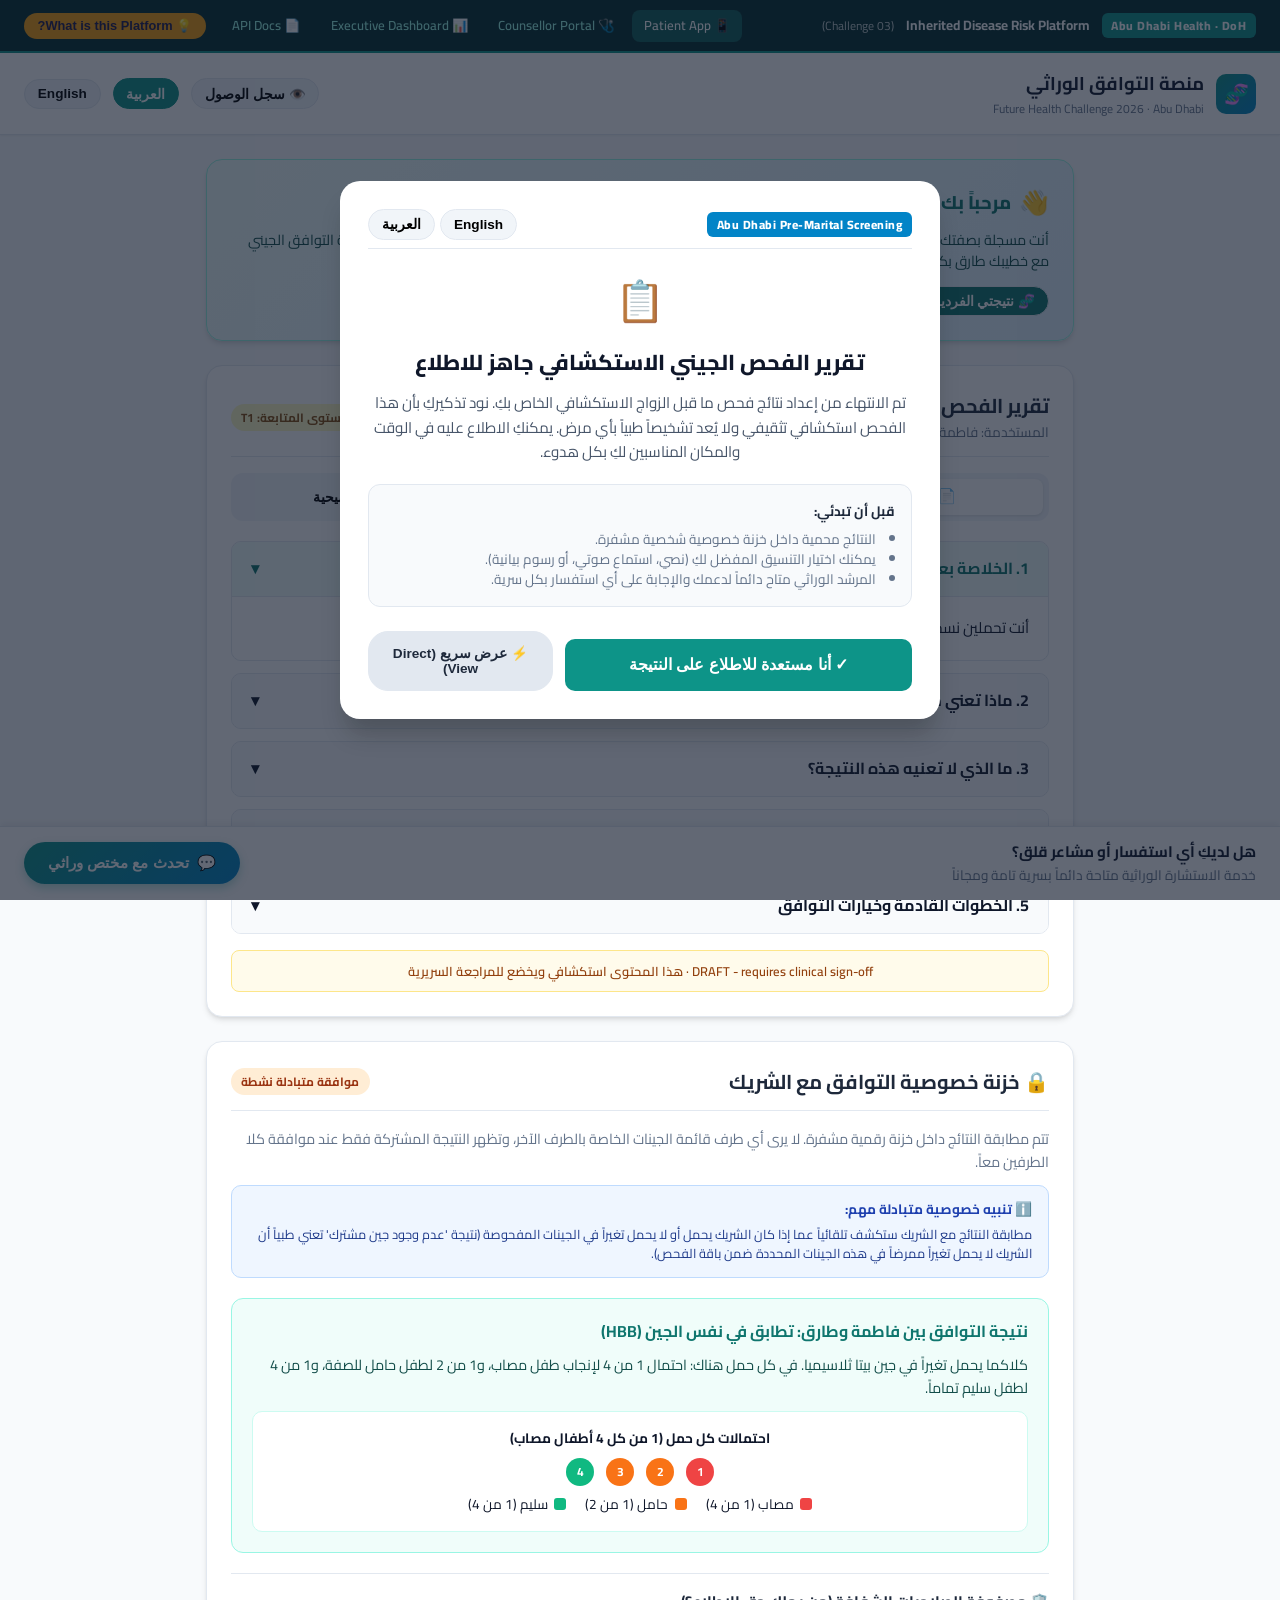
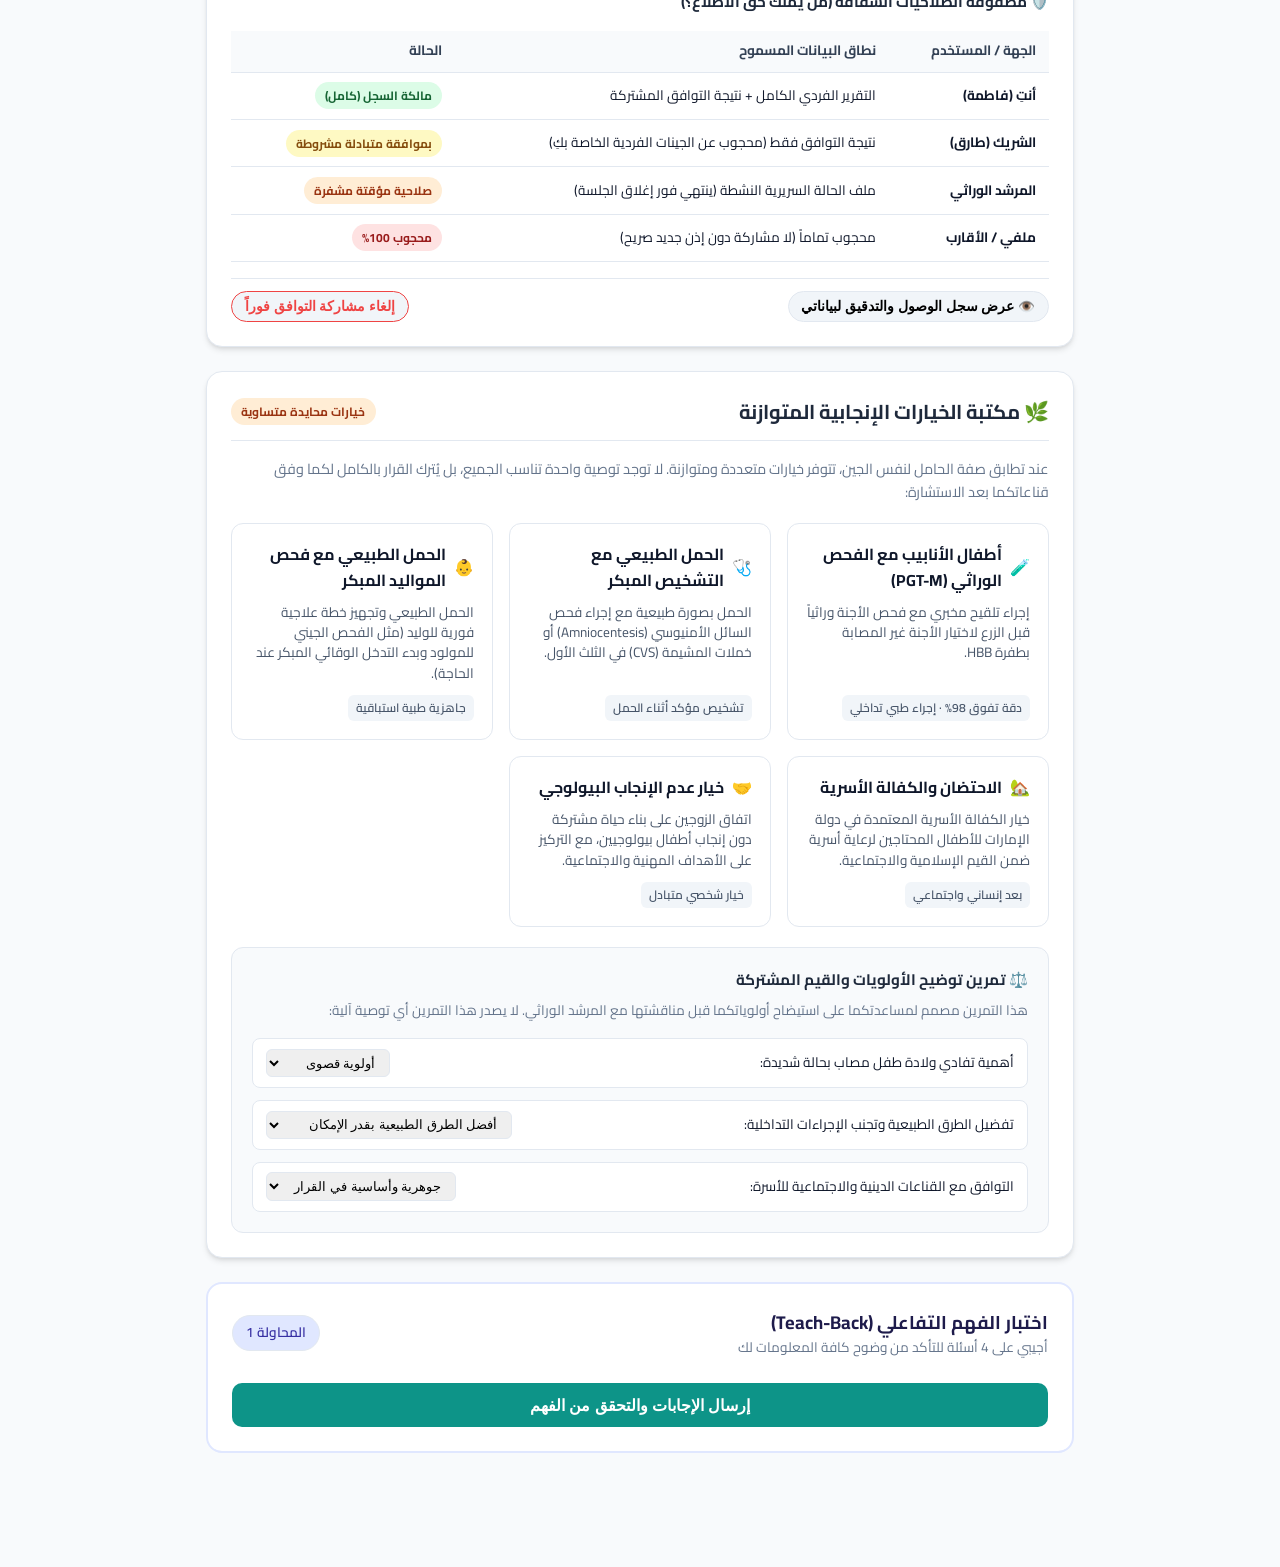
==== commit 54db4e43: "feat(ui): add unified top platform navigation, service guide modal, and role banners" ====
--- a/app/index.html
+++ b/app/index.html
@@ -35,6 +35,71 @@
 
     body[dir="ltr"] { font-family: 'Inter', sans-serif; }
 
+    /* Top Platform Navigation Bar */
+    .platform-nav {
+      background: #042f2e;
+      color: white;
+      padding: 0.6rem 1.5rem;
+      display: flex;
+      justify-content: space-between;
+      align-items: center;
+      font-size: 0.85rem;
+      border-bottom: 2px solid #0d9488;
+      z-index: 50;
+      position: relative;
+    }
+    .platform-nav-brand {
+      display: flex;
+      align-items: center;
+      gap: 0.75rem;
+    }
+    .doh-badge {
+      background: #0d9488;
+      color: white;
+      padding: 0.2rem 0.6rem;
+      border-radius: 6px;
+      font-weight: 800;
+      font-size: 0.75rem;
+      letter-spacing: 0.5px;
+    }
+    .platform-nav-links {
+      display: flex;
+      align-items: center;
+      gap: 0.4rem;
+    }
+    .platform-nav-item {
+      color: #99f6e4;
+      text-decoration: none;
+      padding: 0.35rem 0.75rem;
+      border-radius: 8px;
+      font-weight: 600;
+      font-size: 0.82rem;
+      transition: all 0.2s;
+    }
+    .platform-nav-item:hover, .platform-nav-item.active {
+      background: #115e59;
+      color: #ffffff;
+    }
+    .platform-nav-guide-btn {
+      background: #f59e0b;
+      color: #1e1b4b;
+      border: none;
+      padding: 0.35rem 0.85rem;
+      border-radius: 20px;
+      font-weight: 700;
+      cursor: pointer;
+      display: flex;
+      align-items: center;
+      gap: 0.35rem;
+      font-size: 0.8rem;
+      margin-inline-start: 0.5rem;
+      transition: all 0.2s;
+    }
+    .platform-nav-guide-btn:hover {
+      background: #fbbf24;
+      transform: translateY(-1px);
+    }
+
     header {
       background: white;
       border-bottom: 1px solid var(--border);
@@ -485,6 +550,15 @@
   <!-- ========================================================================= -->
   <div class="modal-overlay open" id="ready-modal">
     <div class="modal" style="text-align: center;">
+      <!-- Language & Quick Access Bar -->
+      <div style="display: flex; justify-content: space-between; align-items: center; margin-bottom: 1.25rem; padding-bottom: 0.5rem; border-bottom: 1px solid #e2e8f0;">
+        <span class="doh-badge" style="background:#0284c7;">Abu Dhabi Pre-Marital Screening</span>
+        <div style="display: flex; gap: 0.35rem;">
+          <button class="pill-btn" onclick="setLanguage('en');">English</button>
+          <button class="pill-btn" onclick="setLanguage('ar');">العربية</button>
+        </div>
+      </div>
+
       <div style="font-size: 2.5rem; margin-bottom: 0.75rem;">📋</div>
       <h3 style="font-size: 1.35rem; font-weight: 800; color: #0f172a; margin-bottom: 0.75rem;" id="t-ready-title">
         تقرير الفحص الجيني الاستكشافي جاهز للاطلاع
@@ -504,9 +578,14 @@
         </ul>
       </div>
 
-      <button class="submit-quiz-btn" style="padding: 0.9rem 1.5rem; font-size: 1.05rem;" onclick="proceedToPrecheck()" id="t-btn-ready-confirm">
-        ✓ أنا مستعدة للاطلاع على النتيجة
-      </button>
+      <div style="display: flex; gap: 0.75rem; justify-content: center; flex-wrap: wrap;">
+        <button class="submit-quiz-btn" style="padding: 0.85rem 1.4rem; font-size: 1rem; flex: 2; min-width: 200px;" onclick="proceedToPrecheck()" id="t-btn-ready-confirm">
+          ✓ أنا مستعدة للاطلاع على النتيجة
+        </button>
+        <button class="pill-btn" style="padding: 0.85rem 1rem; font-size: 0.85rem; flex: 1; min-width: 140px; background: #e2e8f0; color: #1e293b;" onclick="skipDirectlyToResults()" id="t-btn-ready-skip">
+          ⚡ عرض سريع (Direct View)
+        </button>
+      </div>
     </div>
   </div>
 
@@ -519,7 +598,11 @@
         <h3 style="font-size: 1.2rem; font-weight: 700; color: #0f172a;" id="t-precheck-title">
           التحقق التمهيدي قبل عرض النتيجة
         </h3>
-        <span class="pill-btn" style="background: #e0e7ff; color: #3730a3; font-size: 0.75rem;">خطوة تأكيدية</span>
+        <div style="display: flex; gap: 0.35rem; align-items: center;">
+          <button class="pill-btn" onclick="setLanguage('en');" style="font-size: 0.75rem; padding: 0.25rem 0.5rem;">EN</button>
+          <button class="pill-btn" onclick="setLanguage('ar');" style="font-size: 0.75rem; padding: 0.25rem 0.5rem;">AR</button>
+          <button class="pill-btn" style="background: #e2e8f0; color: #1e293b; font-size: 0.75rem; padding: 0.25rem 0.5rem;" onclick="skipDirectlyToResults()">⚡ Skip</button>
+        </div>
       </div>
 
       <p style="font-size: 0.9rem; color: #475569; margin-bottom: 1.25rem;" id="t-precheck-desc">
@@ -588,9 +671,93 @@
         </button>
       </div>
 
-      <button class="submit-quiz-btn" onclick="finishPrecheckAndReveal()" id="t-btn-reveal-results">
-        المتابعة وعرض التقرير الجيني
-      </button>
+      <div style="display: flex; gap: 0.75rem;">
+        <button class="submit-quiz-btn" style="flex: 2;" onclick="finishPrecheckAndReveal()" id="t-btn-reveal-results">
+          المتابعة وعرض التقرير الجيني
+        </button>
+        <button class="pill-btn" style="flex: 1; background: #e2e8f0; color: #1e293b;" onclick="skipDirectlyToResults()">
+          ⚡ عرض مباشر
+        </button>
+      </div>
+    </div>
+  </div>
+
+  <!-- ========================================================================= -->
+  <!-- GLOBAL PLATFORM NAVIGATION BAR -->
+  <!-- ========================================================================= -->
+  <nav class="platform-nav">
+    <div class="platform-nav-brand">
+      <span class="doh-badge">Abu Dhabi Health · DoH</span>
+      <span style="font-weight: 700;">Inherited Disease Risk Platform</span>
+      <span style="opacity: 0.75; font-size: 0.75rem;">(Challenge 03)</span>
+    </div>
+    <div class="platform-nav-links">
+      <a href="/app" class="platform-nav-item active">📱 Patient App</a>
+      <a href="/portal" class="platform-nav-item">🩺 Counsellor Portal</a>
+      <a href="/dashboard" class="platform-nav-item">📊 Executive Dashboard</a>
+      <a href="/docs" target="_blank" class="platform-nav-item">📄 API Docs</a>
+      <button class="platform-nav-guide-btn" onclick="openPlatformGuideModal()">💡 What is this Platform?</button>
+    </div>
+  </nav>
+
+  <!-- ========================================================================= -->
+  <!-- PLATFORM SERVICE GUIDE MODAL -->
+  <!-- ========================================================================= -->
+  <div class="modal-overlay" id="platform-guide-modal">
+    <div class="modal" style="max-width: 680px; max-height: 85vh; overflow-y: auto; text-align: start;">
+      <div style="display: flex; justify-content: space-between; align-items: center; margin-bottom: 1rem; padding-bottom: 0.5rem; border-bottom: 1px solid var(--border);">
+        <h3 style="font-size: 1.25rem; font-weight: 800; color: #0f172a;" id="t-guide-modal-title">
+          💡 ما هي هذه المنصة؟ وما الخدمات التي تقدمها؟
+        </h3>
+        <button class="pill-btn" onclick="closePlatformGuideModal()" style="font-size: 1rem; padding: 0.2rem 0.6rem;">✕</button>
+      </div>
+
+      <div style="font-size: 0.9rem; line-height: 1.6; color: #334155;">
+        <p style="margin-bottom: 1rem; background: #f0fdfa; border: 1px solid #ccfbf1; padding: 0.85rem; border-radius: 10px;" id="t-guide-modal-intro">
+          <strong>منصة التوافق الوراثي (Al-Tawafuq)</strong> صُممت خصيصاً لبرنامج فحص ما قبل الزواج في إمارة أبوظبي (Future Health Challenge 2026 - Fertility Challenge 03). مهمتها تمكين المقبلين على الزواج من فهم المخاطر الوراثية بشفافية، وبطريقة خاصة وغير توجيهية وبلا أي لوم اجتماعي.
+        </p>
+
+        <h4 style="color: #0f766e; font-weight: 700; margin: 1.25rem 0 0.5rem 0;" id="t-guide-s1-title">
+          🌟 الخدمات الأساسية الـ 5 التي تقدمها المنصة:
+        </h4>
+        <div style="display: flex; flex-direction: column; gap: 0.6rem; margin-bottom: 1.25rem;">
+          <div style="background: white; border: 1px solid var(--border); border-radius: 8px; padding: 0.75rem;">
+            <strong>1. شرح نتائج الفحص الفردي (Individual Screening):</strong>
+            <p style="font-size: 0.85rem; color: #64748b; margin-top: 0.2rem;">تفسير دقيق ومبسط لمعنى "حامل للجين" (أصحاء تماماً) دون مصطلحات مخيفة، مع استماع صوتي بلهجة خليجية ورسوم بيانية طبيعية ("1 من 4").</p>
+          </div>
+          <div style="background: white; border: 1px solid var(--border); border-radius: 8px; padding: 0.75rem;">
+            <strong>2. خزنة خصوصية التوافق بين المخطوبين (Couple Matching Vault):</strong>
+            <p style="font-size: 0.85rem; color: #64748b; margin-top: 0.2rem;">مطابقة حسابية سرية تماماً تتطلب موافقة الطرفين معاً. إذا اشترك الطرفان في نفس الجين (مثل بيتا ثلاسيميا)، تظهر احتمالية 1 من 4 للإصابة مع الحفاظ على سرية باقي الجينات.</p>
+          </div>
+          <div style="background: white; border: 1px solid var(--border); border-radius: 8px; padding: 0.75rem;">
+            <strong>3. الإرشاد المحايد وغير التوجيهي (Non-Directive Support):</strong>
+            <p style="font-size: 0.85rem; color: #64748b; margin-top: 0.2rem;">عند سؤال "هل ننفصل أم نتزوج؟"، يرفض النظام الآلي اتخاذ أي قرار نيابة عن الشريكين، ويستعرض خيارات الإنجاب العلمية (فحص الأجنة PGT-M، الفحص أثناء الحمل، المتابعة الطبيعية) ويحولهما لمستشار بشري.</p>
+          </div>
+          <div style="background: white; border: 1px solid var(--border); border-radius: 8px; padding: 0.75rem;">
+            <strong>4. الربط المباشر بالمستشارين الوراثيين ومراكز الإخصاب:</strong>
+            <p style="font-size: 0.85rem; color: #64748b; margin-top: 0.2rem;">حجز فوري لمواعيد استشارة مرئية مع كوادر إماراتية معتمدة وفق مؤشرات زمنية دقيقة (SLA: من 24 ساعة إلى 3 أيام عمل).</p>
+          </div>
+          <div style="background: white; border: 1px solid var(--border); border-radius: 8px; padding: 0.75rem;">
+            <strong>5. إشعار الأقارب بدون كشف هوية المرسل (Anonymous Family Cascade):</strong>
+            <p style="font-size: 0.85rem; color: #64748b; margin-top: 0.2rem;">تنبيه أبناء العمومة والأقارب لإجراء الفحص الاستكشافي لحماية أسرهم دون ذكر اسم الشخص الذي أرسل الإشعار.</p>
+          </div>
+        </div>
+
+        <h4 style="color: #0284c7; font-weight: 700; margin: 1rem 0 0.5rem 0;" id="t-guide-s2-title">
+          🧭 كيف تتنقل في النظام؟ (3 بوابات متكاملة):
+        </h4>
+        <div style="background: #f8fafc; border: 1px solid #e2e8f0; border-radius: 10px; padding: 0.75rem 1rem; margin-bottom: 1.25rem;">
+          <p style="margin-bottom: 0.5rem;"><a href="/app" style="color: #0f766e; font-weight: 700;">📱 تطبيق المراجع (Patient App)</a>: الشاشة الحالية للمقبلين على الزواج (فاطمة وطارق) للاطلاع والتوافق.</p>
+          <p style="margin-bottom: 0.5rem;"><a href="/portal" style="color: #0284c7; font-weight: 700;">🩺 بوابة المستشار الوراثي (Counsellor Portal)</a>: شاشة الكادر الطبي لمراجعة ملف الحالة التفصيلي، وإصدار تحويلات PGT-M وتحميل التقرير الطبي PDF.</p>
+          <p><a href="/dashboard" style="color: #7c3aed; font-weight: 700;">📊 لوحة مؤشرات القيادة (Executive Dashboard)</a>: شاشة هيئة الصحة لمتابعة نسب الفهم والعدالة ونجاح الإرشاد.</p>
+        </div>
+
+        <div style="text-align: center; margin-top: 1.5rem;">
+          <button class="submit-quiz-btn" onclick="closePlatformGuideModal()" style="padding: 0.7rem 1.8rem; font-size: 0.95rem;" id="t-guide-btn-close">
+            فهمت ذلك، استمرار في الاستخدام
+          </button>
+        </div>
+      </div>
     </div>
   </div>
 
@@ -613,6 +780,29 @@
   </header>
 
   <div class="container">
+
+    <!-- Welcome Orientation Banner -->
+    <div class="card" style="background: linear-gradient(135deg, #f0fdfa, #e0f2fe); border: 1px solid #99f6e4; margin-bottom: 1.5rem; position: relative;">
+      <div style="display: flex; justify-content: space-between; align-items: flex-start; gap: 1rem; flex-wrap: wrap;">
+        <div style="flex: 1; min-width: 280px;">
+          <div style="display: flex; align-items: center; gap: 0.5rem; margin-bottom: 0.4rem;">
+            <span style="font-size: 1.5rem;">👋</span>
+            <h2 style="font-size: 1.15rem; font-weight: 800; color: #0f766e;" id="t-welcome-banner-title">
+              مرحباً بك في منصة التوافق الوراثي (Al-Tawafuq)
+            </h2>
+          </div>
+          <p style="font-size: 0.9rem; color: #134e4a; line-height: 1.5; margin-bottom: 0.85rem;" id="t-welcome-banner-desc">
+            أنت مسجلة بصفتك <strong>فاطمة المنصوري</strong> (حاملة لجين بيتا ثلاسيميا - بصحة طبيعية). المنصة توفر لكِ شرحاً مبسطاً لنتائجك، مطابقة التوافق الجيني مع خطيبك <strong>طارق</strong> بكل خصوصية، ودعم إرشادي محايد مع أطباء معتمدين في أبوظبي.
+          </p>
+          <div style="display: flex; flex-wrap: wrap; gap: 0.5rem;">
+            <button class="pill-btn" style="background: #0f766e; color: white;" onclick="document.getElementById('t-result-header').scrollIntoView({behavior: 'smooth'})">🧬 نتيجتي الفردية</button>
+            <button class="pill-btn" style="background: #0284c7; color: white;" onclick="document.getElementById('couple-status-badge').scrollIntoView({behavior: 'smooth'})">💍 فحص التوافق مع طارق</button>
+            <button class="pill-btn" style="background: #ea580c; color: white;" onclick="openBookingModal()">🩺 حجز استشارة وراثية</button>
+            <button class="pill-btn" style="background: #475569; color: white;" onclick="openPlatformGuideModal()">❓ دليل خدمات المنصة</button>
+          </div>
+        </div>
+      </div>
+    </div>
 
     <!-- Pre-marital Screening Result Card -->
     <div class="card">
@@ -1050,7 +1240,9 @@
         precheckDesc: "إجابتكِ على هذه الأسئلة التمهيدية السريعة تضمن استيعابكِ لطبيعة الفحص وتساعدنا على توفير الدعم الأنسب لكِ:",
         btnRevealResults: "المتابعة وعرض التقرير الجيني",
         btnViewAudit: "👁️ عرض سجل الوصول والتدقيق لبياناتي",
-        btnRevokeCpl: "إلغاء مشاركة التوافق فوراً"
+        btnRevokeCpl: "إلغاء مشاركة التوافق فوراً",
+        welcomeTitle: "مرحباً بك في منصة التوافق الوراثي (Al-Tawafuq)",
+        welcomeDesc: "أنت مسجلة بصفتك فاطمة المنصوري (حاملة لجين بيتا ثلاسيميا - بصحة طبيعية). المنصة توفر لكِ شرحاً مبسطاً لنتائجك، مطابقة التوافق الجيني مع خطيبك طارق بكل خصوصية، ودعم إرشادي محايد مع أطباء معتمدين في أبوظبي."
       },
       en: {
         brandTitle: "Inherited Disease Risk Platform",
@@ -1075,7 +1267,9 @@
         precheckDesc: "Please answer these quick pre-check questions so we can ensure the information is clear and support you effectively:",
         btnRevealResults: "Proceed & View Genetic Report",
         btnViewAudit: "👁️ View My Access & Audit Log",
-        btnRevokeCpl: "Revoke Couple Sharing Immediately"
+        btnRevokeCpl: "Revoke Couple Sharing Immediately",
+        welcomeTitle: "Welcome to the Inherited Disease Risk Platform",
+        welcomeDesc: "You are signed in as Fatima Al Mansoori (Carrier for Beta-thalassemia - healthy). This platform explains your pre-marital screening findings, performs mutual compatibility matching with your fiancé Tariq confidentially, and provides accredited genetic counselling in Abu Dhabi."
       }
     };
 
@@ -1114,6 +1308,11 @@
       document.getElementById('btn-view-audit').innerText = t.btnViewAudit;
       document.getElementById('btn-revoke-cpl').innerText = t.btnRevokeCpl;
 
+      if (document.getElementById('t-welcome-banner-title')) {
+        document.getElementById('t-welcome-banner-title').innerText = t.welcomeTitle;
+        document.getElementById('t-welcome-banner-desc').innerText = t.welcomeDesc;
+      }
+
       loadQuizQuestions();
     }
 
@@ -1135,6 +1334,19 @@
     function proceedToPrecheck() {
       document.getElementById('ready-modal').classList.remove('open');
       document.getElementById('precheck-modal').classList.add('open');
+    }
+
+    function skipDirectlyToResults() {
+      document.getElementById('ready-modal').classList.remove('open');
+      document.getElementById('precheck-modal').classList.remove('open');
+    }
+
+    function openPlatformGuideModal() {
+      document.getElementById('platform-guide-modal').classList.add('open');
+    }
+
+    function closePlatformGuideModal() {
+      document.getElementById('platform-guide-modal').classList.remove('open');
     }
 
     function selectPrecheck(qName, correctness, el) {
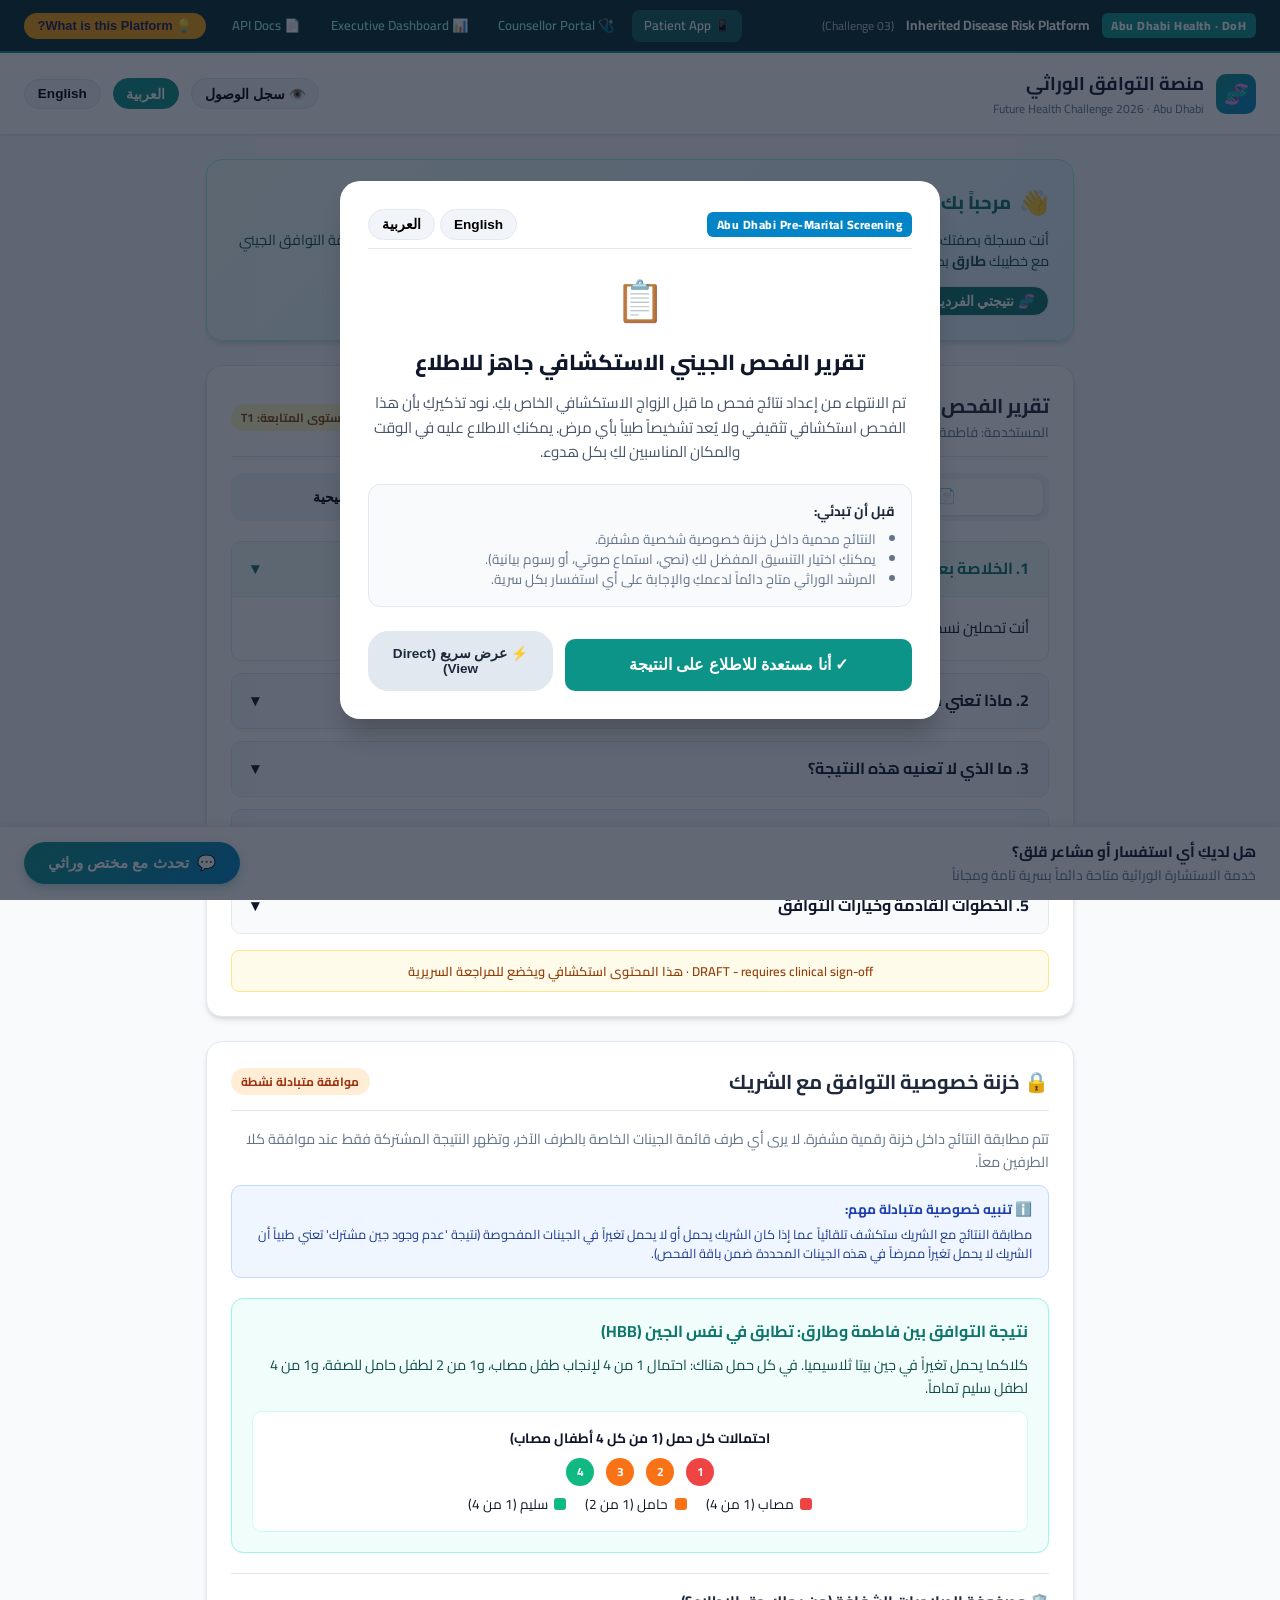
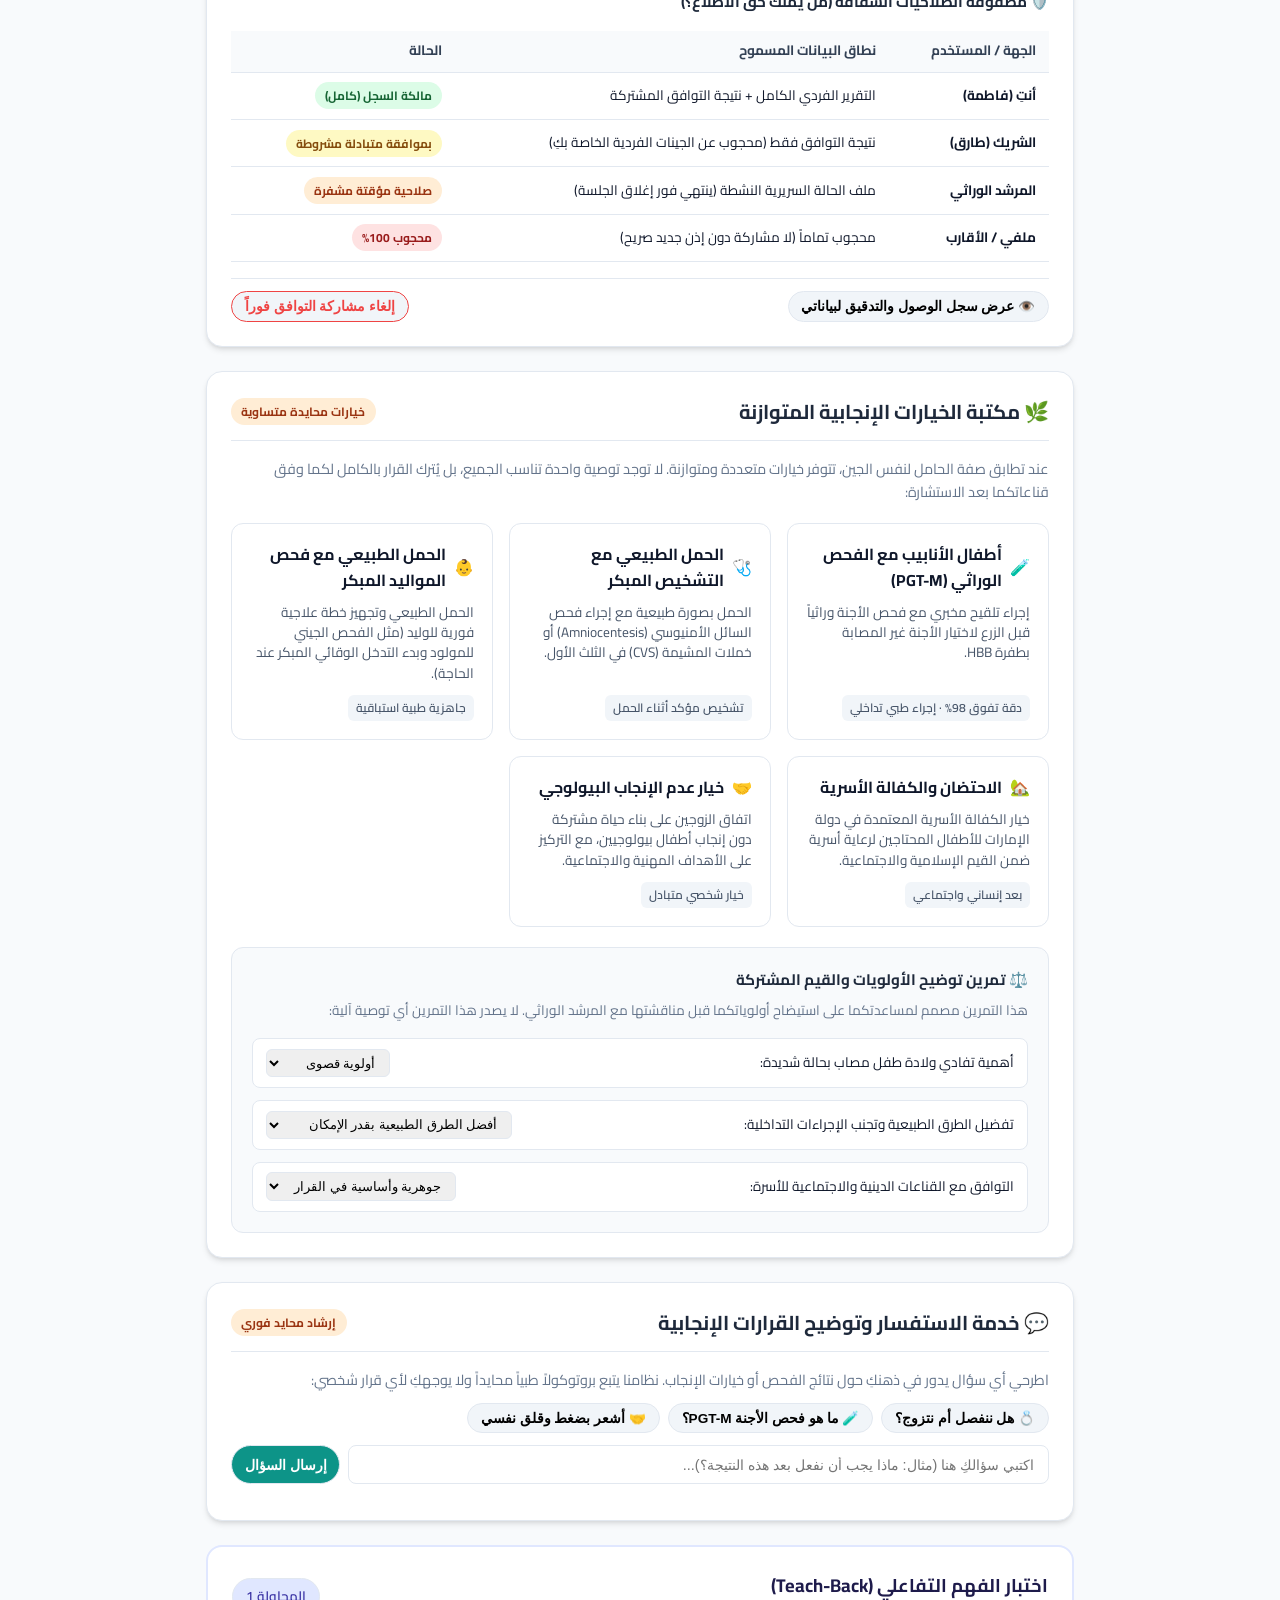
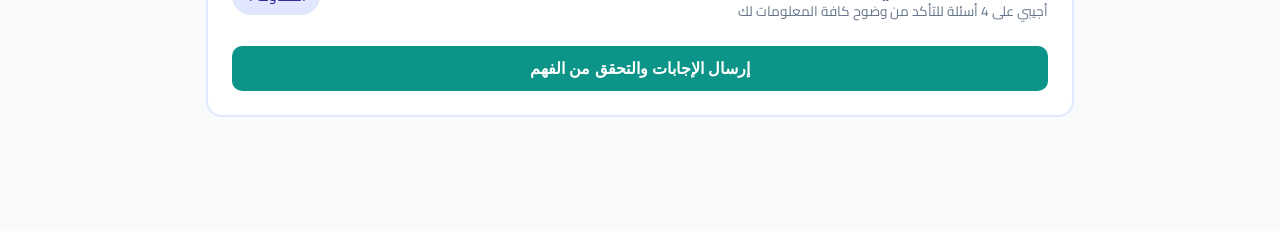
==== commit 3c845d3c: "feat: live triage queue, dynamic case details, full bilingual support across all apps, and interacti" ====
--- a/app/index.html
+++ b/app/index.html
@@ -795,10 +795,10 @@
             أنت مسجلة بصفتك <strong>فاطمة المنصوري</strong> (حاملة لجين بيتا ثلاسيميا - بصحة طبيعية). المنصة توفر لكِ شرحاً مبسطاً لنتائجك، مطابقة التوافق الجيني مع خطيبك <strong>طارق</strong> بكل خصوصية، ودعم إرشادي محايد مع أطباء معتمدين في أبوظبي.
           </p>
           <div style="display: flex; flex-wrap: wrap; gap: 0.5rem;">
-            <button class="pill-btn" style="background: #0f766e; color: white;" onclick="document.getElementById('t-result-header').scrollIntoView({behavior: 'smooth'})">🧬 نتيجتي الفردية</button>
-            <button class="pill-btn" style="background: #0284c7; color: white;" onclick="document.getElementById('couple-status-badge').scrollIntoView({behavior: 'smooth'})">💍 فحص التوافق مع طارق</button>
-            <button class="pill-btn" style="background: #ea580c; color: white;" onclick="openBookingModal()">🩺 حجز استشارة وراثية</button>
-            <button class="pill-btn" style="background: #475569; color: white;" onclick="openPlatformGuideModal()">❓ دليل خدمات المنصة</button>
+            <button class="pill-btn" id="btn-jump-ind" style="background: #0f766e; color: white;" onclick="document.getElementById('t-result-header').scrollIntoView({behavior: 'smooth'})">🧬 نتيجتي الفردية</button>
+            <button class="pill-btn" id="btn-jump-cpl" style="background: #0284c7; color: white;" onclick="document.getElementById('couple-status-badge').scrollIntoView({behavior: 'smooth'})">💍 فحص التوافق مع طارق</button>
+            <button class="pill-btn" id="btn-jump-book" style="background: #ea580c; color: white;" onclick="openBookingModal()">🩺 حجز استشارة وراثية</button>
+            <button class="pill-btn" id="btn-jump-guide" style="background: #475569; color: white;" onclick="openPlatformGuideModal()">❓ دليل خدمات المنصة</button>
           </div>
         </div>
       </div>
@@ -899,14 +899,14 @@
         </div>
       </div>
 
-      <div class="clinical-notice">DRAFT - requires clinical sign-off · هذا المحتوى استكشافي ويخضع للمراجعة السريرية</div>
+      <div class="clinical-notice" id="t-clinical-notice">DRAFT - requires clinical sign-off · هذا المحتوى استكشافي ويخضع للمراجعة السريرية</div>
     </div>
 
     <!-- Couple Matching & Privacy Vault Card -->
     <div class="card">
       <div class="card-header">
         <div class="card-title">
-          <span>🔒 خزنة خصوصية التوافق مع الشريك</span>
+          <span id="t-cpl-card-title">🔒 خزنة خصوصية التوافق مع الشريك</span>
         </div>
         <span class="tier-badge tier-T2" id="couple-status-badge">موافقة متبادلة نشطة</span>
       </div>
@@ -1009,7 +1009,7 @@
     <div class="card" id="options-library-card">
       <div class="card-header">
         <div class="card-title">
-          <span>🌿 مكتبة الخيارات الإنجابية المتوازنة</span>
+          <span id="t-options-title">🌿 مكتبة الخيارات الإنجابية المتوازنة</span>
         </div>
         <span class="tier-badge tier-T2" id="t-opt-badge">خيارات محايدة متساوية</span>
       </div>
@@ -1099,6 +1099,36 @@
               <option>مرنة وفق الاستشارة الطبية</option>
             </select>
           </label>
+        </div>
+      </div>
+    </div>
+
+    <!-- ========================================================================= -->
+    <!-- Interactive Non-Directive Decision Support & Question Assistant -->
+    <!-- ========================================================================= -->
+    <div class="card" id="chat-assistant-card">
+      <div class="card-header">
+        <div class="card-title">
+          <span id="t-chat-title">💬 خدمة الاستفسار وتوضيح القرارات الإنجابية</span>
+        </div>
+        <span class="tier-badge tier-T2" id="t-chat-badge">إرشاد محايد فوري</span>
+      </div>
+      <p style="font-size: 0.9rem; color: var(--text-muted); margin-bottom: 0.75rem;" id="t-chat-desc">
+        اطرحي أي سؤال يدور في ذهنكِ حول نتائج الفحص أو خيارات الإنجاب. نظامنا يتبع بروتوكولاً طبياً محايداً ولا يوجهكِ لأي قرار شخصي:
+      </p>
+      <div style="display: flex; gap: 0.5rem; flex-wrap: wrap; margin-bottom: 0.75rem;">
+        <button class="pill-btn" onclick="askSampleQuestion('Should we still get married?')" id="chip-q1">💍 هل ننفصل أم نتزوج؟</button>
+        <button class="pill-btn" onclick="askSampleQuestion('What is PGT-M / IVF?')" id="chip-q2">🧪 ما هو فحص الأجنة PGT-M؟</button>
+        <button class="pill-btn" onclick="askSampleQuestion('I feel very anxious and pressured')" id="chip-q3">🤝 أشعر بضغط وقلق نفسي</button>
+      </div>
+      <div style="display: flex; gap: 0.5rem; margin-bottom: 0.75rem;">
+        <input type="text" id="chat-input" placeholder="اكتبي سؤالكِ هنا (مثال: ماذا يجب أن نفعل بعد هذه النتيجة؟)..." style="flex: 1; padding: 0.65rem 0.85rem; border: 1px solid var(--border); border-radius: 8px; font-size: 0.9rem;">
+        <button class="pill-btn" style="background: var(--primary); color: white;" onclick="sendChatMessage()" id="btn-send-chat">إرسال السؤال</button>
+      </div>
+      <div id="chat-response-box" style="display: none; background: #f8fafc; border: 1px solid #cbd5e1; border-radius: 10px; padding: 1rem; margin-top: 0.5rem;">
+        <div id="chat-response-text" style="font-size: 0.9rem; color: #1e293b; line-height: 1.6; margin-bottom: 0.75rem;"></div>
+        <div id="chat-counsellor-cta" style="display: none; text-align: end;">
+          <button class="pill-btn" style="background: #ea580c; color: white;" onclick="openBookingModal()" id="btn-chat-book">🩺 التحدث مباشرة مع مرشد وراثي معتمد</button>
         </div>
       </div>
     </div>
@@ -1221,55 +1251,291 @@
         brandTitle: "منصة التوافق الوراثي",
         resultHeader: "تقرير الفحص الجيني الاستكشافي",
         userWelcome: "المستخدمة: فاطمة المنصوري (فحص ما قبل الزواج)",
+        tierBadge: "مستوى المتابعة: T1",
         fmtText: "قراءة نصية",
         fmtAudio: "استماع صوتي",
         fmtVisual: "رسوم توضيحية",
         audioTitle: "الاستماع الصوتي لشرح النتيجة بلهجة واضحة ومبسطة",
+        audioStatusReady: "جاهز للتشغيل (اللغة العربية)",
         iconTitle: "الرسم التوضيحي لحالة حامل الجين (حاملو الجين أصحاء)",
         iconSubtitle: "أنت تحملين نسخة سليمة ونسخة متغيرة في جين بيتا ثلاسيميا (HBB)",
+        legStandard: "نسخة طبيعية (تعمل بكفاءة)",
+        legCarrier: "نسخة متغيرة (حامل للصفة فقط)",
+
+        readyTitle: "تقرير الفحص الجيني الاستكشافي جاهز للاطلاع",
+        readyBody: "تم الانتهاء من إعداد نتائج فحص ما قبل الزواج الاستكشافي الخاص بكِ. نود تذكيركِ بأن هذا الفحص استكشافي تثقيفي ولا يُعد تشخيصاً طبياً بأي مرض. يمكنكِ الاطلاع عليه في الوقت والمكان المناسبين لكِ بكل هدوء.",
+        readyNoteTitle: "قبل أن تبدئي:",
+        readyNoteList: "<li>النتائج محمية داخل خزنة خصوصية شخصية مشفرة.</li><li>يمكنكِ اختيار التنسيق المفضل لكِ (نصي، استماع صوتي، أو رسوم بيانية).</li><li>المرشد الوراثي متاح دائماً لدعمكِ والإجابة على أي استفسار بكل سرية.</li>",
+        btnReadyConfirm: "✓ أنا مستعدة للاطلاع على النتيجة",
+        btnReadySkip: "⚡ عرض سريع (Direct View)",
+
+        precheckTitle: "التحقق التمهيدي قبل عرض النتيجة",
+        precheckDesc: "إجابتكِ على هذه الأسئلة التمهيدية السريعة تضمن استيعابكِ لطبيعة الفحص وتساعدنا على توفير الدعم الأنسب لكِ:",
+        pkQ1: "1. هل صفة الحامل الوراثي تعني أن الشخص مصاب بمرض طبي؟",
+        pkQ1O1: "نعم، تعني الإصابة بمرض ويحتاج إلى علاج فوري.",
+        pkQ1O2: "لا، حاملو الجين أصحاء تماماً ولا تظهر عليهم أعراض، وهو فحص استكشافي.",
+        pkQ2: "2. هل يمكن لأي فحص جيني إزالة الشك بنسبة 100% بدون أي نسبة متبقية؟",
+        pkQ2O1: "نعم، النتيجة السلبية تعني انعدام الخطر تماماً بنسبة 100%.",
+        pkQ2O2: "لا، تبقى دائماً احتمالية متبقية منخفضة لا يمكن لأي فحص نفيها كلياً.",
+        pkQ3: "3. كيف تشعرين في هذه اللحظة قبل الاطلاع على النتيجة؟",
+        pkQ3O1: "مطمئنة ومستعدة للاطلاع بكل هدوء.",
+        pkQ3O2: "لدي فضول طبيعي واستفسارات أود فهمها.",
+        pkQ3O3: "أشعر بقلق أو توتر مرتفع وأفضل دعماً متخصصاً.",
+        anxietyTitle: "🤝 نحن هنا لدعمكِ وراحتكِ النفسية هي الأهم",
+        anxietyText: "من الطبيعي تماماً الشعور بالقلق قبل نتائج الفحوصات الوراثية. يمكنكِ اختيار التحدث مباشرة مع مرشد وراثي معتمد قبل فتح التقرير:",
+        btnRevealResults: "المتابعة وعرض التقرير الجيني",
+        btnViewAudit: "👁️ عرض سجل الوصول والتدقيق لبياناتي",
+        btnRevokeCpl: "إلغاء مشاركة التوافق فوراً",
+        btnTopHistory: "👁️ سجل الوصول",
+
+        welcomeTitle: "مرحباً بك في منصة التوافق الوراثي (Al-Tawafuq)",
+        welcomeDesc: "أنت مسجلة بصفتك <strong>فاطمة المنصوري</strong> (حاملة لجين بيتا ثلاسيميا - بصحة طبيعية). المنصة توفر لكِ شرحاً مبسطاً لنتائجك، مطابقة التوافق الجيني مع خطيبك <strong>طارق</strong> بكل خصوصية، ودعم إرشادي محايد مع أطباء معتمدين في أبوظبي.",
+        btnJumpInd: "🧬 نتيجتي الفردية",
+        btnJumpCpl: "💍 فحص التوافق مع طارق",
+        btnJumpBook: "🩺 حجز استشارة وراثية",
+        btnJumpGuide: "❓ دليل خدمات المنصة",
+
+        layer1Title: "1. الخلاصة بعبارة واحدة",
+        layer1Text: "أنت تحملين نسخة متغيرة واحدة من جين HBB (بيتا ثلاسيميا). حاملو الجين أصحاء ولا تظهر عليهم أعراض.",
+        layer2Title: "2. ماذا تعني هذه النتيجة؟",
+        layer2Text: "صفة الحامل الوراثي تعني أن لديك نسخة سليمة تقوم بكامل وظائف الجسم، ولذلك تتمتعين بصحة طبيعية تماماً. الأهمية الطبية لصفة الحامل تكمن فقط عند التخطيط للإنجاب مع شريك حياة يحمل تغيراً في نفس الجين تماماً.",
+        layer3Title: "3. ما الذي لا تعنيه هذه النتيجة؟",
+        layer3Text: "هذه النتيجة فحص استكشافي وليست تشخيصاً طبياً بمرض. أنت لستِ مصابة بالثلاسيميا، ولن تصابي بها مستقبلاً. كما أنها لا تعني أي عائق صحي لممارسة حياتك الطبيعية.",
+        layer4Title: "4. الاحتمالية المتبقية والشك السريري",
+        layer4Text: "الفحص يفحص الطفرات الأكثر شيوعاً بدقة تفوق 95%. تبقى هناك نسبة عامة منخفضة جداً لا يمكن لأي فحص وراثي استبعادها كلياً.",
+        layer5Title: "5. الخطوات القادمة وخيارات التوافق",
+        layer5Text: "الخطوة المثالية هي دعوة خطيبك لإجراء الفحص الجيني ومقارنة النتيجتين داخل خزنة الخصوصية الآمنة للتأكد مما إذا كان يحمل نفس الجين أم لا.",
+        clinicalNotice: "DRAFT - requires clinical sign-off · هذا المحتوى استكشافي ويخضع للمراجعة السريرية",
+
+        cplCardTitle: "🔒 خزنة خصوصية التوافق مع الشريك",
+        cplStatusBadge: "موافقة متبادلة نشطة",
+        coupleDesc: "تتم مطابقة النتائج داخل خزنة رقمية مشفرة. لا يرى أي طرف قائمة الجينات الخاصة بالطرف الآخر، وتظهر النتيجة المشتركة فقط عند موافقة كلا الطرفين معاً.",
+        c10Title: "ℹ️ تنبيه خصوصية متبادلة مهم:",
+        c10Body: "مطابقة النتائج مع الشريك ستكشف تلقائياً عما إذا كان الشريك يحمل أو لا يحمل تغيراً في الجينات المفحوصة (نتيجة 'عدم وجود جين مشترك' تعني طبياً أن الشريك لا يحمل تغيراً ممرضاً في هذه الجينات المحددة ضمن باقة الفحص).",
+        cplResultTitle: "نتيجة التوافق بين فاطمة وطارق: تطابق في نفس الجين (HBB)",
+        cplResultBody: "كلاكما يحمل تغيراً في جين بيتا ثلاسيميا. في كل حمل هناك: احتمال 1 من 4 لإنجاب طفل مصاب، و1 من 2 لطفل حامل للصفة، و1 من 4 لطفل سليم تماماً.",
+        iconCplTitle: "احتمالات كل حمل (1 من كل 4 أطفال مصاب)",
+        cplLegAffected: "مصاب (1 من 4)",
+        cplLegCarrier: "حامل (1 من 2)",
+        cplLegHealthy: "سليم (1 من 4)",
+
+        matrixTitle: "🛡️ مصفوفة الصلاحيات الشفافة (من يملك حق الاطلاع؟)",
+        thParty: "الجهة / المستخدم",
+        thScope: "نطاق البيانات المسموح",
+        thStatus: "الحالة",
+        tdFatima: "التقرير الفردي الكامل + نتيجة التوافق المشتركة",
+        tdTariq: "نتيجة التوافق فقط (محجوب عن الجينات الفردية الخاصة بكِ)",
+        tdCounsellor: "ملف الحالة السريرية النشطة (ينتهي فور إغلاق الجلسة)",
+        tdExternal: "محجوب تماماً (لا مشاركة دون إذن جديد صريح)",
+
+        optionsTitle: "🌿 مكتبة الخيارات الإنجابية المتوازنة",
+        optBadge: "خيارات محايدة متساوية",
+        optIntro: "عند تطابق صفة الحامل لنفس الجين، تتوفر خيارات متعددة ومتوازنة. لا توجد توصية واحدة تناسب الجميع، بل يُترك القرار بالكامل لكما وفق قناعاتكما بعد الاستشارة:",
+        opt1Title: "أطفال الأنابيب مع الفحص الوراثي (PGT-M)",
+        opt1Desc: "إجراء تلقيح مخبري مع فحص الأجنة وراثياً قبل الزرع لاختيار الأجنة غير المصابة بطفرة HBB.",
+        opt1Tag: "دقة تفوق 98% · إجراء طبي تداخلي",
+        opt2Title: "الحمل الطبيعي مع التشخيص المبكر",
+        opt2Desc: "الحمل بصورة طبيعية مع إجراء فحص السائل الأمنيوسي (Amniocentesis) أو خملات المشيمة (CVS) في الثلث الأول.",
+        opt2Tag: "تشخيص مؤكد أثناء الحمل",
+        opt3Title: "الحمل الطبيعي مع فحص المواليد المبكر",
+        opt3Desc: "الحمل الطبيعي وتجهيز خطة علاجية فورية للوليد (مثل الفحص الجيني للمولود وبدء التدخل الوقائي المبكر عند الحاجة).",
+        opt3Tag: "جاهزية طبية استباقية",
+        opt4Title: "الاحتضان والكفالة الأسرية",
+        opt4Desc: "خيار الكفالة الأسرية المعتمدة في دولة الإمارات للأطفال المحتاجين لرعاية أسرية ضمن القيم الإسلامية والاجتماعية.",
+        opt4Tag: "بعد إنساني واجتماعي",
+        opt5Title: "خيار عدم الإنجاب البيولوجي",
+        opt5Desc: "اتفاق الزوجين على بناء حياة مشتركة دون إنجاب أطفال بيولوجيين، مع التركيز على الأهداف المهنية والاجتماعية.",
+        opt5Tag: "خيار شخصي متبادل",
+
+        vcTitle: "⚖️ تمرين توضيح الأولويات والقيم المشتركة",
+        vcDesc: "هذا التمرين مصمم لمساعدتكما على استيضاح أولوياتكما قبل مناقشتها مع المرشد الوراثي. لا يصدر هذا التمرين أي توصية آلية:",
+        vcQ1: "أهمية تفادي ولادة طفل مصاب بحالة شديدة:",
+        vcQ2: "تفضيل الطرق الطبيعية وتجنب الإجراءات التداخلية:",
+        vcQ3: "التوافق مع القناعات الدينية والاجتماعية للأسرة:",
+
+        chatTitle: "💬 خدمة الاستفسار وتوضيح القرارات الإنجابية",
+        chatBadge: "إرشاد محايد فوري",
+        chatDesc: "اطرحي أي سؤال يدور في ذهنكِ حول نتائج الفحص أو خيارات الإنجاب. نظامنا يتبع بروتوكولاً طبياً محايداً ولا يوجهكِ لأي قرار شخصي:",
+        chipQ1: "💍 هل ننفصل أم نتزوج؟",
+        chipQ2: "🧪 ما هو فحص الأجنة PGT-M؟",
+        chipQ3: "🤝 أشعر بضغط وقلق نفسي",
+        chatPlaceholder: "اكتبي سؤالكِ هنا (مثال: ماذا يجب أن نفعل بعد هذه النتيجة؟)...",
+        btnSendChat: "إرسال السؤال",
+        btnChatBook: "🩺 التحدث مباشرة مع مرشد وراثي معتمد",
+
         quizTitle: "اختبار الفهم التفاعلي (Teach-Back)",
         quizSub: "أجيبي على 4 أسئلة للتأكد من وضوح كافة المعلومات لك",
+        quizAttemptBadge: "المحاولة 1",
         btnSubmitQuiz: "إرسال الإجابات والتحقق من الفهم",
+
         botCtaTitle: "هل لديكِ أي استفسار أو مشاعر قلق؟",
         botCtaSub: "خدمة الاستشارة الوراثية متاحة دائماً بسرية تامة ومجاناً",
         btnCounsellor: "تحدث مع مختص وراثي",
-        readyTitle: "تقرير الفحص الجيني الاستكشافي جاهز للاطلاع",
-        readyBody: "تم الانتهاء من إعداد نتائج فحص ما قبل الزواج الاستكشافي الخاص بكِ. نود تذكيركِ بأن هذا الفحص استكشافي تثقيفي ولا يُعد تشخيصاً طبياً بأي مرض. يمكنكِ الاطلاع عليه في الوقت والمكان المناسبين لكِ بكل هدوء.",
-        btnReadyConfirm: "✓ أنا مستعدة للاطلاع على النتيجة",
-        precheckTitle: "التحقق التمهيدي قبل عرض النتيجة",
-        precheckDesc: "إجابتكِ على هذه الأسئلة التمهيدية السريعة تضمن استيعابكِ لطبيعة الفحص وتساعدنا على توفير الدعم الأنسب لكِ:",
-        btnRevealResults: "المتابعة وعرض التقرير الجيني",
-        btnViewAudit: "👁️ عرض سجل الوصول والتدقيق لبياناتي",
-        btnRevokeCpl: "إلغاء مشاركة التوافق فوراً",
-        welcomeTitle: "مرحباً بك في منصة التوافق الوراثي (Al-Tawafuq)",
-        welcomeDesc: "أنت مسجلة بصفتك فاطمة المنصوري (حاملة لجين بيتا ثلاسيميا - بصحة طبيعية). المنصة توفر لكِ شرحاً مبسطاً لنتائجك، مطابقة التوافق الجيني مع خطيبك طارق بكل خصوصية، ودعم إرشادي محايد مع أطباء معتمدين في أبوظبي."
+
+        bookModalTitle: "حجز استشارة وراثية متخصصة",
+        bookModalDesc: "نوفر لكِ جلسة استشارية مع مرشد وراثي معتمد لمناقشة كافة الخيارات المتاحة بكل خصوصية وهدوء.",
+        bookModLabel: "نوع الجلسة:",
+        bookLangLabel: "تفضيل لغة المستشار:",
+        btnConfirmBooking: "تأكيد حجز الموعد",
+
+        auditModalTitle: "👁️ سجل الوصول والتدقيق لبياناتكِ الجينية",
+        auditModalDesc: "تسجل المنصة كل عملية قراءة أو مطابقة في سجل تدقيق مشفر غير قابل للتعديل (Cryptographic Hash Chain) لضمان الشفافية التامة:",
+        audThTime: "الوقت والتاريخ",
+        audThActor: "الجهة",
+        audThAction: "الإجراء",
+        audThTarget: "السجل المستهدف",
+        audThHash: "بصمة التحقق (Hash)",
+
+        guideModalTitle: "💡 ما هي هذه المنصة؟ وما الخدمات التي تقدمها؟",
+        guideModalIntro: "<strong>منصة التوافق الوراثي (Al-Tawafuq)</strong> صُممت خصيصاً لبرنامج فحص ما قبل الزواج في إمارة أبوظبي (Future Health Challenge 2026 - Fertility Challenge 03). مهمتها تمكين المقبلين على الزواج من فهم المخاطر الوراثية بشفافية، وبطريقة خاصة وغير توجيهية وبلا أي لوم اجتماعي.",
+        guideS1Title: "🌟 الخدمات الأساسية الـ 5 التي تقدمها المنصة:",
+        guideS2Title: "🧭 كيف تتنقل في النظام؟ (3 بوابات متكاملة):",
+        guideBtnClose: "فهمت ذلك، استمرار في الاستخدام"
       },
       en: {
         brandTitle: "Inherited Disease Risk Platform",
         resultHeader: "Carrier Screening Educational Report",
         userWelcome: "User: Fatima Al Mansoori (Pre-marital screening)",
+        tierBadge: "Follow-up Priority: T1",
         fmtText: "Text View",
         fmtAudio: "Audio Narration",
         fmtVisual: "Icon Arrays",
-        audioTitle: "Listen to natural audio explanation",
+        audioTitle: "Listen to natural audio explanation in plain language",
+        audioStatusReady: "Ready to play (English)",
         iconTitle: "Carrier Visual Representation (Carriers are healthy)",
         iconSubtitle: "You carry one working copy and one changed copy in HBB (Beta-thalassemia)",
-        quizTitle: "Teach-Back Comprehension Check",
-        quizSub: "Answer 4 quick questions to confirm understanding",
-        btnSubmitQuiz: "Submit Answers & Verify Understanding",
-        botCtaTitle: "Do you have any questions or concerns?",
-        botCtaSub: "Accredited genetic counselling is always available confidentially",
-        btnCounsellor: "Talk to a Genetic Counsellor",
-        readyTitle: "Carrier Screening Report Ready for Review",
+        legStandard: "Standard copy (functional)",
+        legCarrier: "Changed copy (carrier only)",
+
+        readyTitle: "Carrier Screening Educational Report Ready for Review",
         readyBody: "Your pre-marital carrier screening educational report is ready. Please remember this is an educational screening and not a medical diagnosis of disease. You can review it whenever you feel ready.",
+        readyNoteTitle: "Before You Begin:",
+        readyNoteList: "<li>Your results are secured inside a private encrypted vault.</li><li>You can choose your preferred presentation (text, audio narration, or visual icon arrays).</li><li>An accredited genetic counsellor is always available confidentially to support you.</li>",
         btnReadyConfirm: "✓ I Am Ready to View My Results",
-        precheckTitle: "Pre-Check Before Reveal",
+        btnReadySkip: "⚡ Direct Quick View",
+
+        precheckTitle: "Pre-Check Before Results Reveal",
         precheckDesc: "Please answer these quick pre-check questions so we can ensure the information is clear and support you effectively:",
+        pkQ1: "1. Does being a genetic carrier mean a person has a medical illness?",
+        pkQ1O1: "Yes, it means they are sick and need immediate treatment.",
+        pkQ1O2: "No, carriers are completely healthy and do not experience symptoms.",
+        pkQ2: "2. Can any genetic screening test eliminate uncertainty 100% without residual risk?",
+        pkQ2O1: "Yes, a negative result means 100% zero risk forever.",
+        pkQ2O2: "No, a small residual risk always remains which cannot be fully ruled out.",
+        pkQ3: "3. How are you feeling right now before viewing your result?",
+        pkQ3O1: "Calm and ready to review comfortably.",
+        pkQ3O2: "I have natural curiosity and questions to understand.",
+        pkQ3O3: "I feel anxious or stressed and would like expert support.",
+        anxietyTitle: "🤝 We are here to support you — your well-being comes first",
+        anxietyText: "It is completely normal to feel nervous before genetic screening results. You can choose to speak directly with an accredited counsellor before opening the dossier:",
         btnRevealResults: "Proceed & View Genetic Report",
         btnViewAudit: "👁️ View My Access & Audit Log",
         btnRevokeCpl: "Revoke Couple Sharing Immediately",
-        welcomeTitle: "Welcome to the Inherited Disease Risk Platform",
-        welcomeDesc: "You are signed in as Fatima Al Mansoori (Carrier for Beta-thalassemia - healthy). This platform explains your pre-marital screening findings, performs mutual compatibility matching with your fiancé Tariq confidentially, and provides accredited genetic counselling in Abu Dhabi."
+        btnTopHistory: "👁️ Access History",
+
+        welcomeTitle: "Welcome to the Inherited Disease Risk Platform (Al-Tawafuq)",
+        welcomeDesc: "You are signed in as <strong>Fatima Al Mansoori</strong> (Carrier for Beta-thalassemia — healthy). This platform explains your pre-marital screening findings, performs mutual compatibility matching with your fiancé <strong>Tariq</strong> confidentially, and provides accredited genetic counselling in Abu Dhabi.",
+        btnJumpInd: "🧬 My Individual Result",
+        btnJumpCpl: "💍 Compatibility with Tariq",
+        btnJumpBook: "🩺 Book Counsellor",
+        btnJumpGuide: "❓ Platform Services Guide",
+
+        layer1Title: "1. One-Sentence Summary",
+        layer1Text: "You carry one changed copy of the HBB gene (Beta-thalassemia). Carriers are completely healthy and do not have symptoms.",
+        layer2Title: "2. What Does This Result Mean?",
+        layer2Text: "Being a carrier means your body has one working gene copy that performs all normal body functions. It only becomes medically significant when planning children with a partner who carries a variant in the exact same gene.",
+        layer3Title: "3. What Does This Result NOT Mean?",
+        layer3Text: "This screening is not a diagnosis of illness. You do not have thalassemia disease, nor will you develop it later in life. It does not hinder your health, vitality, or daily activities.",
+        layer4Title: "4. Residual Risk and Clinical Uncertainty",
+        layer4Text: "The test detects common pathogenic variants with over 95% sensitivity. A small baseline population residual risk always remains that no genetic test can completely rule out.",
+        layer5Title: "5. Next Steps & Compatibility Options",
+        layer5Text: "The recommended next step is for your fiancé Tariq to complete screening so your results can be privately compared inside the secure privacy vault to check for shared variants.",
+        clinicalNotice: "DRAFT - requires clinical sign-off · Educational prototype undergoing clinical review",
+
+        cplCardTitle: "🔒 Couple Matching Privacy Vault",
+        cplStatusBadge: "Active Mutual Consent",
+        coupleDesc: "Cross-matching takes place inside an encrypted vault. Neither partner sees the other's individual genetic list; joint findings appear only when both partners grant active consent.",
+        c10Title: "ℹ️ Important Mutual Privacy Disclosure:",
+        c10Body: "Cross-matching with your partner will inherently reveal whether your partner carries or does not carry a pathogenic variant in tested genes (a 'no shared gene' outcome clinically reveals the partner is screen-negative for those panel genes).",
+        cplResultTitle: "Compatibility Outcome: Same-Gene Match in HBB (Beta-thalassemia)",
+        cplResultBody: "Both of you carry a variant in the HBB gene. In each pregnancy: 1 in 4 chance of an affected child, 1 in 2 chance of a healthy carrier child, and 1 in 4 chance of a healthy non-carrier child.",
+        iconCplTitle: "Per-Pregnancy Probabilities (1 in 4 Affected)",
+        cplLegAffected: "Affected (1 in 4)",
+        cplLegCarrier: "Carrier (1 in 2)",
+        cplLegHealthy: "Unaffected (1 in 4)",
+
+        matrixTitle: "🛡️ Transparent Permissions Matrix (Who Can See What?)",
+        thParty: "Party / User",
+        thScope: "Permitted Data Scope",
+        thStatus: "Access Status",
+        tdFatima: "Full individual report + joint couple compatibility finding",
+        tdTariq: "Joint couple compatibility only (blocked from your individual variants)",
+        tdCounsellor: "Active clinical dossier (temporary; expires upon session closure)",
+        tdExternal: "Completely blocked (no sharing without explicit new consent)",
+
+        optionsTitle: "🌿 Balanced Reproductive Options Library",
+        optBadge: "Neutral, Equal-Weight Choices",
+        optIntro: "When partners share the same carrier gene, multiple balanced medical and family pathways exist. There is no single universal recommendation — the choice belongs entirely to you as a couple:",
+        opt1Title: "IVF with Genetic Testing (PGT-M)",
+        opt1Desc: "In-vitro fertilisation where embryos are tested prior to implantation to transfer embryos unaffected by the HBB variant.",
+        opt1Tag: ">98% accuracy · Interventional medical pathway",
+        opt2Title: "Natural Conception with Prenatal Diagnosis",
+        opt2Desc: "Conceiving naturally with early diagnostic testing via amniocentesis or chorionic villus sampling (CVS) in the first trimester.",
+        opt2Tag: "Definitive diagnosis during pregnancy",
+        opt3Title: "Natural Conception with Neonatal Readiness",
+        opt3Desc: "Conceiving naturally with newborn screening and immediate clinical management ready at birth.",
+        opt3Tag: "Proactive neonatal preparedness",
+        opt4Title: "Kafala (Family Fostering)",
+        opt4Desc: "Certified UAE family sponsorship providing loving home care to children in need within Islamic and cultural traditions.",
+        opt4Tag: "Humanitarian and family dimension",
+        opt5Title: "Child-Free by Choice",
+        opt5Desc: "Mutual decision to build a shared life without biological children, focusing on professional and shared personal goals.",
+        opt5Tag: "Personal mutual choice",
+
+        vcTitle: "⚖️ Shared Priorities & Values Clarification Exercise",
+        vcDesc: "This exercise helps you clarify priorities before discussing them with your genetic counsellor. It produces no automated directive recommendation:",
+        vcQ1: "Importance of avoiding having a child with a severe condition:",
+        vcQ2: "Preference for natural conception and avoiding interventions:",
+        vcQ3: "Alignment with family religious and cultural convictions:",
+
+        chatTitle: "💬 Decision Support & Questions Assistant",
+        chatBadge: "Instant Neutral Guidance",
+        chatDesc: "Ask any question regarding your screening results or reproductive options. Our platform follows strict non-directive safety protocols and never tells you what personal choice to make:",
+        chipQ1: "💍 Should we still get married?",
+        chipQ2: "🧪 What is PGT-M / IVF?",
+        chipQ3: "🤝 I feel anxious and pressured",
+        chatPlaceholder: "Type your question here (e.g. What should we do after this result?)...",
+        btnSendChat: "Send Question",
+        btnChatBook: "🩺 Speak directly with an accredited genetic counsellor",
+
+        quizTitle: "Teach-Back Comprehension Check",
+        quizSub: "Answer 4 quick questions to confirm understanding of your results",
+        quizAttemptBadge: "Attempt 1",
+        btnSubmitQuiz: "Submit Answers & Verify Understanding",
+
+        botCtaTitle: "Do you have any questions or concerns?",
+        botCtaSub: "Accredited genetic counselling is always available confidentially and free of charge",
+        btnCounsellor: "Talk to a Genetic Counsellor",
+
+        bookModalTitle: "Book Accredited Genetic Counselling",
+        bookModalDesc: "We connect you with a certified counsellor to discuss all available options comfortably and confidentially.",
+        bookModLabel: "Session Modality:",
+        bookLangLabel: "Preferred Counsellor Language:",
+        btnConfirmBooking: "Confirm Appointment Booking",
+
+        auditModalTitle: "👁️ Your Genetic Data Access & Audit Log",
+        auditModalDesc: "Every read and compatibility match is logged into a tamper-evident cryptographic hash chain to guarantee transparency:",
+        audThTime: "Timestamp",
+        audThActor: "Actor",
+        audThAction: "Action",
+        audThTarget: "Target Record",
+        audThHash: "Verification Hash",
+
+        guideModalTitle: "💡 Platform Overview & Clinical Services Guide",
+        guideModalIntro: "<strong>Inherited Disease Risk Platform (Al-Tawafuq)</strong> is an end-to-end clinical companion designed for the Abu Dhabi Pre-Marital Screening Program (Future Health Challenge 2026, Fertility Challenge 03). It empowers engaged couples to understand inherited genetic risks privately, clearly, non-directively, and free of social stigma.",
+        guideS1Title: "🌟 5 Core Clinical Services Provided:",
+        guideS2Title: "🧭 Navigation Between Platform Interfaces:",
+        guideBtnClose: "Close Guide & Continue"
       }
     };
 
@@ -1279,39 +1545,180 @@
       document.documentElement.dir = (lang === 'ar') ? 'rtl' : 'ltr';
       document.body.dir = (lang === 'ar') ? 'rtl' : 'ltr';
 
-      document.getElementById('btn-lang-ar').classList.toggle('active', lang === 'ar');
-      document.getElementById('btn-lang-en').classList.toggle('active', lang === 'en');
+      if (document.getElementById('btn-lang-ar')) document.getElementById('btn-lang-ar').classList.toggle('active', lang === 'ar');
+      if (document.getElementById('btn-lang-en')) document.getElementById('btn-lang-en').classList.toggle('active', lang === 'en');
 
       const t = TRANSLATIONS[lang];
-      document.getElementById('t-brand-title').innerText = t.brandTitle;
-      document.getElementById('t-result-header').innerText = t.resultHeader;
-      document.getElementById('t-user-welcome').innerText = t.userWelcome;
-      document.getElementById('t-fmt-text').innerText = t.fmtText;
-      document.getElementById('t-fmt-audio').innerText = t.fmtAudio;
-      document.getElementById('t-fmt-visual').innerText = t.fmtVisual;
-      document.getElementById('t-audio-title').innerText = t.audioTitle;
-      document.getElementById('t-icon-title').innerText = t.iconTitle;
-      document.getElementById('t-icon-subtitle').innerText = t.iconSubtitle;
-      document.getElementById('t-quiz-title').innerText = t.quizTitle;
-      document.getElementById('t-quiz-sub').innerText = t.quizSub;
-      document.getElementById('btn-submit-quiz').innerText = t.btnSubmitQuiz;
-      document.getElementById('t-bot-cta-title').innerText = t.botCtaTitle;
-      document.getElementById('t-bot-cta-sub').innerText = t.botCtaSub;
-      document.getElementById('t-btn-counsellor').innerText = t.btnCounsellor;
-
-      document.getElementById('t-ready-title').innerText = t.readyTitle;
-      document.getElementById('t-ready-body').innerText = t.readyBody;
-      document.getElementById('t-btn-ready-confirm').innerText = t.btnReadyConfirm;
-      document.getElementById('t-precheck-title').innerText = t.precheckTitle;
-      document.getElementById('t-precheck-desc').innerText = t.precheckDesc;
-      document.getElementById('t-btn-reveal-results').innerText = t.btnRevealResults;
-      document.getElementById('btn-view-audit').innerText = t.btnViewAudit;
-      document.getElementById('btn-revoke-cpl').innerText = t.btnRevokeCpl;
-
-      if (document.getElementById('t-welcome-banner-title')) {
-        document.getElementById('t-welcome-banner-title').innerText = t.welcomeTitle;
-        document.getElementById('t-welcome-banner-desc').innerText = t.welcomeDesc;
-      }
+      const setText = (id, val) => {
+        const el = document.getElementById(id);
+        if (el) el.innerText = val;
+      };
+      const setHTML = (id, val) => {
+        const el = document.getElementById(id);
+        if (el) el.innerHTML = val;
+      };
+
+      // Header & Navigation
+      setText('t-brand-title', t.brandTitle);
+      setText('btn-top-history', t.btnTopHistory);
+
+      // Ready Modal
+      setText('t-ready-title', t.readyTitle);
+      setText('t-ready-body', t.readyBody);
+      setText('t-ready-note-title', t.readyNoteTitle);
+      setHTML('t-ready-note-list', t.readyNoteList);
+      setText('t-btn-ready-confirm', t.btnReadyConfirm);
+      setText('t-btn-ready-skip', t.btnReadySkip);
+
+      // Precheck Modal
+      setText('t-precheck-title', t.precheckTitle);
+      setText('t-precheck-desc', t.precheckDesc);
+      setText('t-pk-q1', t.pkQ1);
+      setText('t-pk-q1-o1', t.pkQ1O1);
+      setText('t-pk-q1-o2', t.pkQ1O2);
+      setText('t-pk-q2', t.pkQ2);
+      setText('t-pk-q2-o1', t.pkQ2O1);
+      setText('t-pk-q2-o2', t.pkQ2O2);
+      setText('t-pk-q3', t.pkQ3);
+      setText('t-pk-q3-o1', t.pkQ3O1);
+      setText('t-pk-q3-o2', t.pkQ3O2);
+      setText('t-pk-q3-o3', t.pkQ3O3);
+      setText('t-anxiety-title', t.anxietyTitle);
+      setText('t-anxiety-text', t.anxietyText);
+      setText('t-btn-reveal-results', t.btnRevealResults);
+
+      // Welcome Banner
+      setText('t-welcome-banner-title', t.welcomeTitle);
+      setHTML('t-welcome-banner-desc', t.welcomeDesc);
+      setText('btn-jump-ind', t.btnJumpInd);
+      setText('btn-jump-cpl', t.btnJumpCpl);
+      setText('btn-jump-book', t.btnJumpBook);
+      setText('btn-jump-guide', t.btnJumpGuide);
+
+      // Individual Result Card
+      setText('t-result-header', t.resultHeader);
+      setText('t-user-welcome', t.userWelcome);
+      setText('t-tier-badge', t.tierBadge);
+      setText('t-fmt-text', t.fmtText);
+      setText('t-fmt-audio', t.fmtAudio);
+      setText('t-fmt-visual', t.fmtVisual);
+      setText('t-audio-title', t.audioTitle);
+      setText('audio-status', t.audioStatusReady);
+      setText('t-icon-title', t.iconTitle);
+      setText('t-icon-subtitle', t.iconSubtitle);
+      setText('t-leg-standard', t.legStandard);
+      setText('t-leg-carrier', t.legCarrier);
+
+      // Layered Explanations
+      setText('t-layer-1-title', t.layer1Title);
+      setText('layer-1-text', t.layer1Text);
+      setText('t-layer-2-title', t.layer2Title);
+      setText('layer-2-text', t.layer2Text);
+      setText('t-layer-3-title', t.layer3Title);
+      setText('layer-3-text', t.layer3Text);
+      setText('t-layer-4-title', t.layer4Title);
+      setText('layer-4-text', t.layer4Text);
+      setText('t-layer-5-title', t.layer5Title);
+      setText('layer-5-text', t.layer5Text);
+      setText('t-clinical-notice', t.clinicalNotice);
+
+      // Couple Matching Card
+      setText('t-cpl-card-title', t.cplCardTitle);
+      setText('couple-status-badge', t.cplStatusBadge);
+      setText('t-couple-desc', t.coupleDesc);
+      setText('t-c10-title', t.c10Title);
+      setText('t-c10-body', t.c10Body);
+      setText('t-cpl-result-title', t.cplResultTitle);
+      setText('t-cpl-result-body', t.cplResultBody);
+      setText('t-icon-cpl-title', t.iconCplTitle);
+      setText('t-cpl-leg-affected', t.cplLegAffected);
+      setText('t-cpl-leg-carrier', t.cplLegCarrier);
+      setText('t-cpl-leg-healthy', t.cplLegHealthy);
+
+      // Permissions Matrix
+      setText('t-matrix-title', t.matrixTitle);
+      setText('t-th-party', t.thParty);
+      setText('t-th-scope', t.thScope);
+      setText('t-th-status', t.thStatus);
+      setText('t-td-fatima', t.tdFatima);
+      setText('t-td-tariq', t.tdTariq);
+      setText('t-td-counsellor', t.tdCounsellor);
+      setText('t-td-external', t.tdExternal);
+      setText('btn-view-audit', t.btnViewAudit);
+      setText('btn-revoke-cpl', t.btnRevokeCpl);
+
+      // Options Library
+      setText('t-options-title', t.optionsTitle);
+      setText('t-opt-badge', t.optBadge);
+      setText('t-opt-intro', t.optIntro);
+      setText('t-opt-1-title', t.opt1Title);
+      setText('t-opt-1-desc', t.opt1Desc);
+      setText('t-opt-1-tag', t.opt1Tag);
+      setText('t-opt-2-title', t.opt2Title);
+      setText('t-opt-2-desc', t.opt2Desc);
+      setText('t-opt-2-tag', t.opt2Tag);
+      setText('t-opt-3-title', t.opt3Title);
+      setText('t-opt-3-desc', t.opt3Desc);
+      setText('t-opt-3-tag', t.opt3Tag);
+      setText('t-opt-4-title', t.opt4Title);
+      setText('t-opt-4-desc', t.opt4Desc);
+      setText('t-opt-4-tag', t.opt4Tag);
+      setText('t-opt-5-title', t.opt5Title);
+      setText('t-opt-5-desc', t.opt5Desc);
+      setText('t-opt-5-tag', t.opt5Tag);
+
+      // Values Clarification
+      setText('t-vc-title', t.vcTitle);
+      setText('t-vc-desc', t.vcDesc);
+      setText('t-vc-q1', t.vcQ1);
+      setText('t-vc-q2', t.vcQ2);
+      setText('t-vc-q3', t.vcQ3);
+
+      // Decision Chat Assistant
+      setText('t-chat-title', t.chatTitle);
+      setText('t-chat-badge', t.chatBadge);
+      setText('t-chat-desc', t.chatDesc);
+      setText('chip-q1', t.chipQ1);
+      setText('chip-q2', t.chipQ2);
+      setText('chip-q3', t.chipQ3);
+      const chatInp = document.getElementById('chat-input');
+      if (chatInp) chatInp.placeholder = t.chatPlaceholder;
+      setText('btn-send-chat', t.btnSendChat);
+      setText('btn-chat-book', t.btnChatBook);
+
+      // Teach-Back Quiz
+      setText('t-quiz-title', t.quizTitle);
+      setText('t-quiz-sub', t.quizSub);
+      setText('quiz-attempt-badge', t.quizAttemptBadge);
+      setText('btn-submit-quiz', t.btnSubmitQuiz);
+
+      // Bottom Bar
+      setText('t-bot-cta-title', t.botCtaTitle);
+      setText('t-bot-cta-sub', t.botCtaSub);
+      setText('t-btn-counsellor', t.btnCounsellor);
+
+      // Booking Modal
+      setText('t-book-modal-title', t.bookModalTitle);
+      setText('t-book-modal-desc', t.bookModalDesc);
+      setText('t-book-mod-label', t.bookModLabel);
+      setText('t-book-lang-label', t.bookLangLabel);
+      setText('t-btn-confirm-booking', t.btnConfirmBooking);
+
+      // Audit History Modal
+      setText('t-audit-modal-title', t.auditModalTitle);
+      setText('t-audit-modal-desc', t.auditModalDesc);
+      setText('t-aud-th-time', t.audThTime);
+      setText('t-aud-th-actor', t.audThActor);
+      setText('t-aud-th-action', t.audThAction);
+      setText('t-aud-th-target', t.audThTarget);
+      setText('t-aud-th-hash', t.audThHash);
+
+      // Guide Modal
+      setText('t-guide-modal-title', t.guideModalTitle);
+      setHTML('t-guide-modal-intro', t.guideModalIntro);
+      setText('t-guide-s1-title', t.guideS1Title);
+      setText('t-guide-s2-title', t.guideS2Title);
+      setText('t-guide-btn-close', t.guideBtnClose);
 
       loadQuizQuestions();
     }
@@ -1330,7 +1737,7 @@
       el.classList.toggle('open');
     }
 
-    /* F2 -> F3 transitions */
+    /* Modal controls */
     function proceedToPrecheck() {
       document.getElementById('ready-modal').classList.remove('open');
       document.getElementById('precheck-modal').classList.add('open');
@@ -1368,6 +1775,53 @@
 
     function finishPrecheckAndReveal() {
       document.getElementById('precheck-modal').classList.remove('open');
+    }
+
+    /* Decision Support Chat */
+    function askSampleQuestion(qText) {
+      document.getElementById('chat-input').value = qText;
+      sendChatMessage();
+    }
+
+    async function sendChatMessage() {
+      const inp = document.getElementById('chat-input');
+      const query = inp.value.trim();
+      if (!query) return;
+
+      const resBox = document.getElementById('chat-response-box');
+      const resText = document.getElementById('chat-response-text');
+      const cta = document.getElementById('chat-counsellor-cta');
+
+      resBox.style.display = 'block';
+      resText.innerHTML = (currentLang === 'ar') ? "⏳ جاري مراجعة الاستفسار وفق البروتوكول الطبي..." : "⏳ Evaluating query under clinical protocol...";
+      cta.style.display = 'none';
+
+      try {
+        const res = await fetch('/api/chat/ask', {
+          method: 'POST',
+          headers: { 'Content-Type': 'application/json', 'X-User-Id': 'person_001' },
+          body: JSON.stringify({ query: query, language: currentLang })
+        });
+        if (res.ok) {
+          const data = await res.json();
+          if (data.is_decision_question) {
+            resText.innerHTML = `<strong>🛡️ ${currentLang === 'ar' ? 'توضيح طبي غير توجيهي (إرشادي محايد):' : 'Non-Directive Clinical Guidance:'}</strong><br>${data.handoff_message}`;
+            cta.style.display = 'block';
+          } else if (data.is_distress || data.is_coercion) {
+            resText.innerHTML = `<strong>⚠️ ${currentLang === 'ar' ? 'تنبيه أمان ودعم فوري:' : 'Safety & Immediate Support Alert:'}</strong><br>${currentLang === 'ar' ? 'سلامتكِ وراحتكِ النفسية هي أولويتنا القصوى. نوفر لكِ خط تواصل مباشر وسري مع أخصائيين معتمدين لدعمكِ فوراً.' : 'Your safety and emotional well-being are paramount. Immediate confidential specialist support is available.'}`;
+            cta.style.display = 'block';
+          } else {
+            resText.innerHTML = `<strong>ℹ️ ${currentLang === 'ar' ? 'معلومات توضيحية:' : 'Clinical Educational Information:'}</strong><br>${currentLang === 'ar' ? 'عند تطابق صفة الحامل لنفس الجين (مثل بيتا ثلاسيميا)، تتوفر خيارات طبية معتمدة مثل فحص الأجنة الوراثي (PGT-M) أو التشخيص المبكر أثناء الحمل. يُنصح بمناقشة التفاصيل مع المرشد الوراثي.' : 'When both partners carry variants in the same recessive gene (such as Beta-thalassemia), established options include PGT-M / IVF and early prenatal testing. We encourage reviewing these options with a licensed counsellor.'}`;
+            cta.style.display = 'block';
+          }
+        } else {
+          resText.innerText = (currentLang === 'ar') ? "شكراً لاستفساركِ. خيار حجز استشارة وراثية متوفر دائماً لمناقشة التفاصيل." : "Thank you for your question. You can book a genetic counselling session anytime to discuss details.";
+          cta.style.display = 'block';
+        }
+      } catch (err) {
+        resText.innerText = (currentLang === 'ar') ? "تتوفر استشارة مجانية وسرية مع كوادر إماراتية معتمدة." : "Free confidential counselling is available with accredited specialists.";
+        cta.style.display = 'block';
+      }
     }
 
     /* Audio */
@@ -1475,12 +1929,16 @@
           feedback.style.background = '#dcfce7';
           feedback.style.border = '1px solid #86efac';
           feedback.style.color = '#14532d';
-          feedback.innerHTML = `<strong>✓ أحسنتِ! لقد اجتزتِ الاختبار بنجاح بنسبة ${data.score}%.</strong><br>تم تأكيد فهمكِ لكافة النقاط الجوهرية.`;
+          feedback.innerHTML = (currentLang === 'ar')
+            ? `<strong>✓ أحسنتِ! لقد اجتزتِ الاختبار بنجاح بنسبة ${data.score}%.</strong><br>تم تأكيد فهمكِ لكافة النقاط الجوهرية.`
+            : `<strong>✓ Excellent! You successfully passed the comprehension check with a score of ${data.score}%.</strong><br>Your understanding of the key concepts has been confirmed.`;
         } else {
           feedback.style.background = '#fee2e2';
           feedback.style.border = '1px solid #fca5a5';
           feedback.style.color = '#7f1d1d';
-          feedback.innerHTML = `<strong>نسبة الفهم: ${data.score}%.</strong><br>بعض الإجابات تحتاج لتوضيح أكثر. ننصحك بالتواصل مع المرشد الوراثي لشرحها بالتفصيل.`;
+          feedback.innerHTML = (currentLang === 'ar')
+            ? `<strong>نسبة الفهم: ${data.score}%.</strong><br>بعض الإجابات تحتاج لتوضيح أكثر. ننصحكِ بالتواصل مع المرشد الوراثي لشرحها بالتفصيل.`
+            : `<strong>Comprehension Score: ${data.score}%.</strong><br>A few concepts need clarification. We recommend discussing them with your genetic counsellor.`;
           if (data.failed_twice) {
             openBookingModal();
           }
@@ -1491,10 +1949,13 @@
     }
 
     function revokeConsentDemo() {
-      if (confirm("هل أنتِ متأكدة من إلغاء موافقة التوافق؟ سيتم حجب النتيجة المشتركة عن الطرفين فوراً.")) {
-        alert("تم إلغاء المشاركة بنجاح وحجب النتيجة فوراً داخل خزنة الخصوصية.");
+      const promptMsg = (currentLang === 'ar')
+        ? "هل أنتِ متأكدة من إلغاء موافقة التوافق؟ سيتم حجب النتيجة المشتركة عن الطرفين فوراً."
+        : "Are you sure you want to revoke couple sharing consent? Joint findings will be immediately hidden for both partners.";
+      if (confirm(promptMsg)) {
+        alert(currentLang === 'ar' ? "تم إلغاء المشاركة بنجاح وحجب النتيجة فوراً داخل خزنة الخصوصية." : "Consent revoked successfully. Result immediately hidden in privacy vault.");
         document.getElementById('couple-status-badge').className = "tier-badge tier-T3";
-        document.getElementById('couple-status-badge').innerText = "تم إلغاء الموافقة (محجوبة)";
+        document.getElementById('couple-status-badge').innerText = (currentLang === 'ar') ? "تم إلغاء الموافقة (محجوبة)" : "Consent Revoked (Hidden)";
       }
     }
 
@@ -1508,16 +1969,16 @@
     }
 
     function confirmBooking() {
-      alert("تم تأكيد حجز موعد الاستشارة الوراثية بنجاح! تم ربط ملف الحالة بجدول المستشار.");
+      alert(currentLang === 'ar' ? "تم تأكيد حجز موعد الاستشارة الوراثية بنجاح! تم ربط ملف الحالة بجدول المستشار." : "Genetic counselling appointment booked successfully! Case linked to clinical queue.");
       closeBookingModal();
     }
 
-    /* C7: User Access History Modal */
+    /* Access History Modal */
     async function openAccessHistoryModal() {
       const modal = document.getElementById('access-history-modal');
       modal.classList.add('open');
       const tbody = document.getElementById('access-history-tbody');
-      tbody.innerHTML = '<tr><td colspan="5" style="text-align: center; color: #94a3b8;">جاري جلب السجل المشفر...</td></tr>';
+      tbody.innerHTML = `<tr><td colspan="5" style="text-align: center; color: #94a3b8;">${currentLang === 'ar' ? 'جاري جلب السجل المشفر...' : 'Loading cryptographic audit log...'}</td></tr>`;
       
       try {
         const res = await fetch('/api/users/me/access-history', {
@@ -1526,7 +1987,7 @@
         if (res.ok) {
           const records = await res.json();
           if (records.length === 0) {
-            tbody.innerHTML = '<tr><td colspan="5" style="text-align: center;">لا توجد سجلات وصول مسجلة بعد.</td></tr>';
+            tbody.innerHTML = `<tr><td colspan="5" style="text-align: center;">${currentLang === 'ar' ? 'لا توجد سجلات وصول مسجلة بعد.' : 'No audit records logged yet.'}</td></tr>`;
             return;
           }
           tbody.innerHTML = '';
@@ -1544,11 +2005,11 @@
             tbody.appendChild(tr);
           });
         } else {
-          tbody.innerHTML = '<tr><td colspan="5" style="text-align: center; color: #ef4444;">تعذر تحميل السجل.</td></tr>';
+          tbody.innerHTML = '<tr><td colspan="5" style="text-align: center; color: #ef4444;">Error loading log.</td></tr>';
         }
       } catch (err) {
         console.error("Access history fetch error:", err);
-        tbody.innerHTML = '<tr><td colspan="5" style="text-align: center; color: #ef4444;">خطأ في الاتصال بالخادم.</td></tr>';
+        tbody.innerHTML = '<tr><td colspan="5" style="text-align: center; color: #ef4444;">Network error.</td></tr>';
       }
     }
 
@@ -1563,4 +2024,4 @@
     });
   </script>
 </body>
-</html>
+</html>
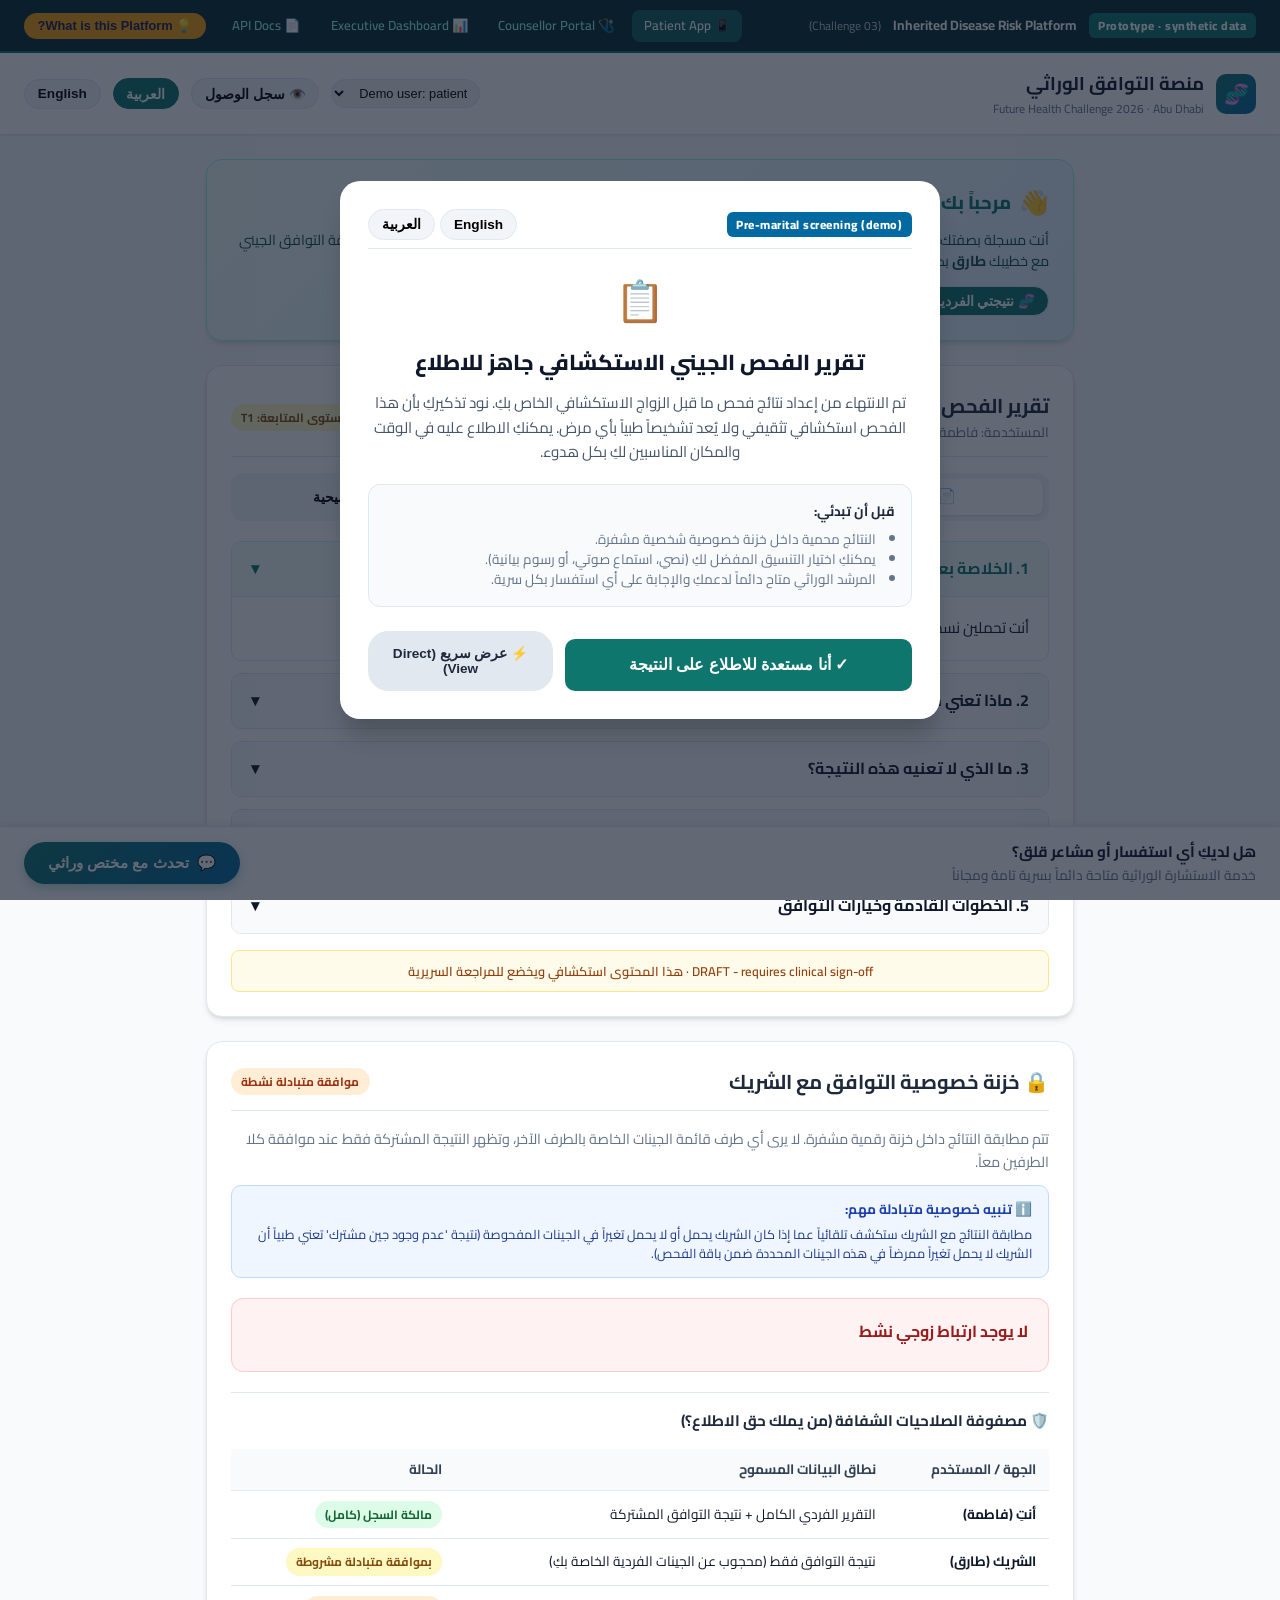
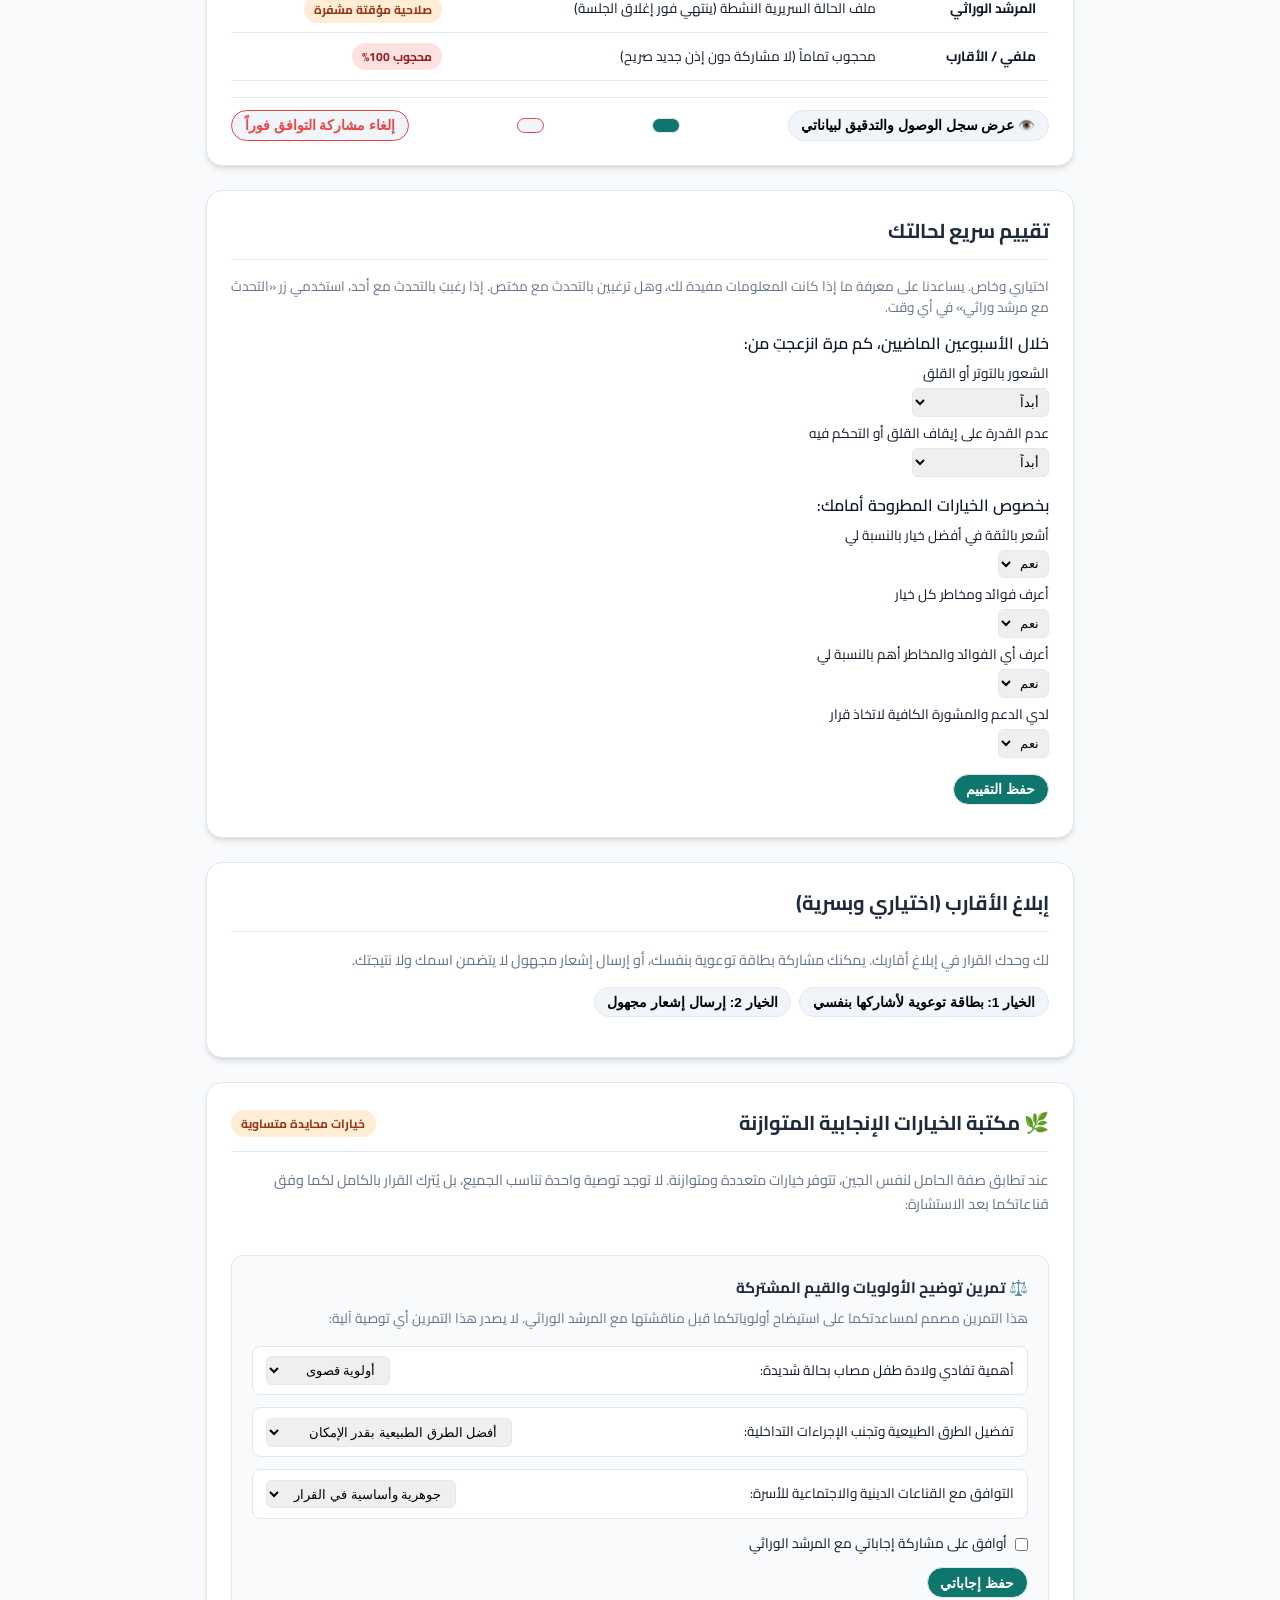
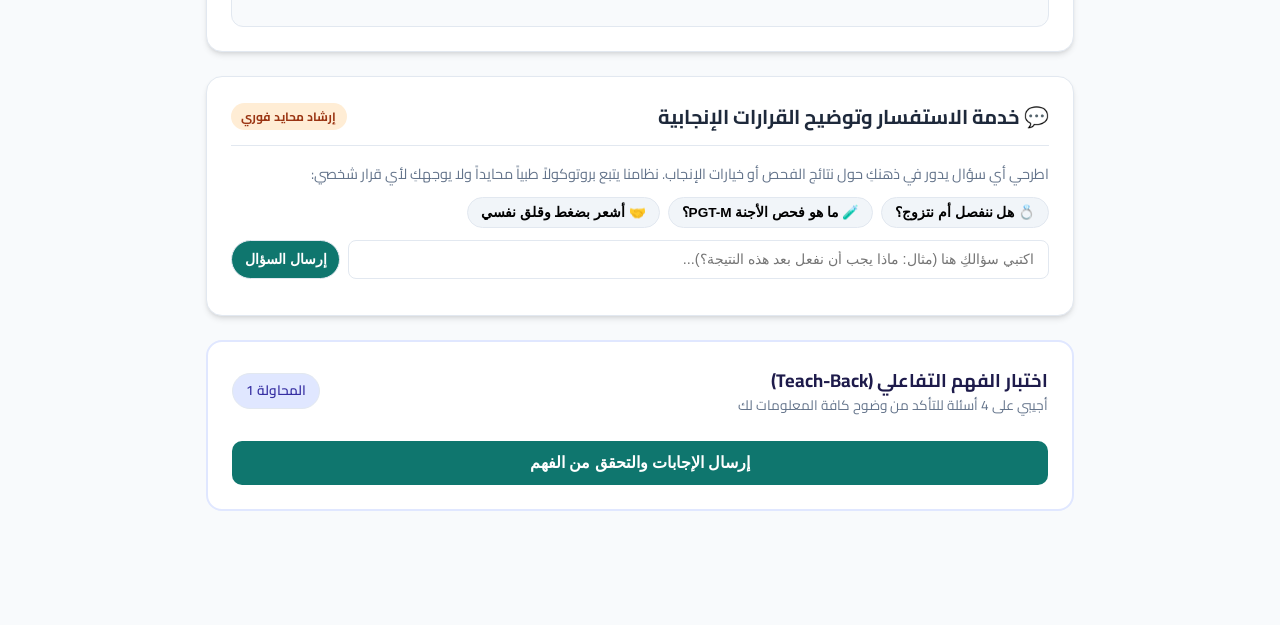
==== commit 1e08fe05: "Prototype submission: inherited disease risk companion Deterministic risk engine, consent vault with" ====
--- a/app/index.html
+++ b/app/index.html
@@ -9,10 +9,10 @@
   <link href="https://fonts.googleapis.com/css2?family=Cairo:wght@400;600;700;800&family=Inter:wght@400;500;600;700&display=swap" rel="stylesheet">
   <style>
     :root {
-      --primary: #0d9488;
+      --primary: #0f766e;
       --primary-dark: #0f766e;
       --primary-light: #ccfbf1;
-      --secondary: #0284c7;
+      --secondary: #0369a1;
       --accent: #f59e0b;
       --danger: #ef4444;
       --success: #10b981;
@@ -44,7 +44,7 @@
       justify-content: space-between;
       align-items: center;
       font-size: 0.85rem;
-      border-bottom: 2px solid #0d9488;
+      border-bottom: 2px solid #0f766e;
       z-index: 50;
       position: relative;
     }
@@ -54,7 +54,7 @@
       gap: 0.75rem;
     }
     .doh-badge {
-      background: #0d9488;
+      background: #0f766e;
       color: white;
       padding: 0.2rem 0.6rem;
       border-radius: 6px;
@@ -406,7 +406,7 @@
     }
     .help-text { font-size: 0.85rem; color: var(--text-muted); }
     .counsellor-cta {
-      background: linear-gradient(135deg, #0d9488, #0284c7);
+      background: linear-gradient(135deg, #0f766e, #0369a1);
       color: white;
       border: none;
       padding: 0.75rem 1.5rem;
@@ -542,6 +542,8 @@
       font-weight: 700;
     }
   </style>
+  <link rel="stylesheet" href="/assets/a11y.css">
+  <script src="/assets/a11y.js" defer></script>
 </head>
 <body>
 
@@ -552,7 +554,7 @@
     <div class="modal" style="text-align: center;">
       <!-- Language & Quick Access Bar -->
       <div style="display: flex; justify-content: space-between; align-items: center; margin-bottom: 1.25rem; padding-bottom: 0.5rem; border-bottom: 1px solid #e2e8f0;">
-        <span class="doh-badge" style="background:#0284c7;">Abu Dhabi Pre-Marital Screening</span>
+        <span class="doh-badge" style="background:#0369a1;">Pre-marital screening (demo)</span>
         <div style="display: flex; gap: 0.35rem;">
           <button class="pill-btn" onclick="setLanguage('en');">English</button>
           <button class="pill-btn" onclick="setLanguage('ar');">العربية</button>
@@ -687,7 +689,7 @@
   <!-- ========================================================================= -->
   <nav class="platform-nav">
     <div class="platform-nav-brand">
-      <span class="doh-badge">Abu Dhabi Health · DoH</span>
+      <span class="doh-badge">Prototype · synthetic data</span>
       <span style="font-weight: 700;">Inherited Disease Risk Platform</span>
       <span style="opacity: 0.75; font-size: 0.75rem;">(Challenge 03)</span>
     </div>
@@ -743,12 +745,12 @@
           </div>
         </div>
 
-        <h4 style="color: #0284c7; font-weight: 700; margin: 1rem 0 0.5rem 0;" id="t-guide-s2-title">
+        <h4 style="color: #0369a1; font-weight: 700; margin: 1rem 0 0.5rem 0;" id="t-guide-s2-title">
           🧭 كيف تتنقل في النظام؟ (3 بوابات متكاملة):
         </h4>
         <div style="background: #f8fafc; border: 1px solid #e2e8f0; border-radius: 10px; padding: 0.75rem 1rem; margin-bottom: 1.25rem;">
           <p style="margin-bottom: 0.5rem;"><a href="/app" style="color: #0f766e; font-weight: 700;">📱 تطبيق المراجع (Patient App)</a>: الشاشة الحالية للمقبلين على الزواج (فاطمة وطارق) للاطلاع والتوافق.</p>
-          <p style="margin-bottom: 0.5rem;"><a href="/portal" style="color: #0284c7; font-weight: 700;">🩺 بوابة المستشار الوراثي (Counsellor Portal)</a>: شاشة الكادر الطبي لمراجعة ملف الحالة التفصيلي، وإصدار تحويلات PGT-M وتحميل التقرير الطبي PDF.</p>
+          <p style="margin-bottom: 0.5rem;"><a href="/portal" style="color: #0369a1; font-weight: 700;">🩺 بوابة المستشار الوراثي (Counsellor Portal)</a>: شاشة الكادر الطبي لمراجعة ملف الحالة التفصيلي، وإصدار تحويلات PGT-M وتحميل التقرير الطبي PDF.</p>
           <p><a href="/dashboard" style="color: #7c3aed; font-weight: 700;">📊 لوحة مؤشرات القيادة (Executive Dashboard)</a>: شاشة هيئة الصحة لمتابعة نسب الفهم والعدالة ونجاح الإرشاد.</p>
         </div>
 
@@ -773,6 +775,10 @@
       </div>
     </div>
     <div class="top-controls">
+      <select id="demo-user" onchange="switchDemoUser(this.value)" title="Demo only: act as a different synthetic user" style="padding:0.3rem 0.5rem;border-radius:999px;border:1px solid var(--border);font-size:0.8rem;">
+        <option value="person_001">Demo user: patient</option>
+        <option value="person_101">Demo user: partner</option>
+      </select>
       <button class="pill-btn" onclick="openAccessHistoryModal()" id="btn-top-history">👁️ سجل الوصول</button>
       <button class="pill-btn active" id="btn-lang-ar" onclick="setLanguage('ar')">العربية</button>
       <button class="pill-btn" id="btn-lang-en" onclick="setLanguage('en')">English</button>
@@ -796,9 +802,9 @@
           </p>
           <div style="display: flex; flex-wrap: wrap; gap: 0.5rem;">
             <button class="pill-btn" id="btn-jump-ind" style="background: #0f766e; color: white;" onclick="document.getElementById('t-result-header').scrollIntoView({behavior: 'smooth'})">🧬 نتيجتي الفردية</button>
-            <button class="pill-btn" id="btn-jump-cpl" style="background: #0284c7; color: white;" onclick="document.getElementById('couple-status-badge').scrollIntoView({behavior: 'smooth'})">💍 فحص التوافق مع طارق</button>
-            <button class="pill-btn" id="btn-jump-book" style="background: #ea580c; color: white;" onclick="openBookingModal()">🩺 حجز استشارة وراثية</button>
-            <button class="pill-btn" id="btn-jump-guide" style="background: #475569; color: white;" onclick="openPlatformGuideModal()">❓ دليل خدمات المنصة</button>
+            <button class="pill-btn" id="btn-jump-cpl" style="background: #0369a1; color: white;" onclick="document.getElementById('couple-status-badge').scrollIntoView({behavior: 'smooth'})">💍 فحص التوافق مع طارق</button>
+            <button class="pill-btn" id="btn-jump-book" style="background: #c2410c; color: white;" onclick="openBookingModal()">🩺 حجز استشارة وراثية</button>
+            <button class="pill-btn" id="btn-jump-guide" style="background: #334155; color: white;" onclick="openPlatformGuideModal()">❓ دليل خدمات المنصة</button>
           </div>
         </div>
       </div>
@@ -927,7 +933,11 @@
         </div>
       </div>
 
-      <div style="background: #f0fdfa; border: 1px solid #99f6e4; border-radius: 12px; padding: 1.25rem; margin-bottom: 1rem;">
+      <div id="couple-hidden-block" style="display:none;background:#fef2f2;border:1px solid #fecaca;border-radius:12px;padding:1.25rem;margin-bottom:1rem;">
+        <div style="font-weight:700;color:#991b1b;" id="couple-hidden-title"></div>
+        <p style="font-size:0.9rem;color:#7f1d1d;margin-top:0.4rem;" id="couple-hidden-body"></p>
+      </div>
+      <div id="couple-result-block" style="background: #f0fdfa; border: 1px solid #99f6e4; border-radius: 12px; padding: 1.25rem; margin-bottom: 1rem;">
         <div style="font-weight: 700; color: #0f766e; margin-bottom: 0.5rem;" id="t-cpl-result-title">
           نتيجة التوافق بين فاطمة وطارق: تطابق في نفس الجين (HBB)
         </div>
@@ -997,9 +1007,38 @@
         <button class="pill-btn" onclick="openAccessHistoryModal()" id="btn-view-audit">
           👁️ عرض سجل الوصول والتدقيق لبياناتي
         </button>
+        <button class="pill-btn" style="background:#0f766e;color:white;" onclick="grantCoupleConsent()" id="btn-grant-cpl"></button>
+        <button class="pill-btn" style="color: var(--danger); border-color: var(--danger);" onclick="deleteMyData()" id="btn-delete-data"></button>
         <button class="pill-btn" style="color: var(--danger); border-color: var(--danger);" onclick="revokeConsentDemo()" id="btn-revoke-cpl">
           إلغاء مشاركة التوافق فوراً
         </button>
+      </div>
+    </div>
+
+    <!-- Check-in: decision confidence (SURE) and anxiety (GAD-2) -->
+    <div class="card" id="checkin-card">
+      <div class="card-header"><div class="card-title"><span id="ck-title"></span></div></div>
+      <p style="font-size:0.85rem;color:var(--text-muted);margin-bottom:0.75rem;" id="ck-intro"></p>
+      <div id="ck-anx" style="margin-bottom:1rem;"></div>
+      <div id="ck-sure" style="margin-bottom:1rem;"></div>
+      <button class="pill-btn" style="background:#0f766e;color:white;" onclick="submitCheckin()" id="ck-submit"></button>
+      <div id="ck-status" style="font-size:0.85rem;margin-top:0.5rem;"></div>
+    </div>
+
+    <!-- Family cascade (PDF Flow C): share personally OR send an anonymous notice -->
+    <div class="card" id="family-card">
+      <div class="card-header"><div class="card-title"><span id="fam-title"></span></div></div>
+      <p style="font-size:0.9rem;color:var(--text-muted);margin-bottom:1rem;" id="fam-intro"></p>
+      <div style="display:flex;gap:0.5rem;flex-wrap:wrap;margin-bottom:1rem;">
+        <button class="pill-btn" onclick="loadShareCard()" id="fam-btn-card"></button>
+        <button class="pill-btn" onclick="toggleNoticeForm()" id="fam-btn-notice"></button>
+      </div>
+      <div id="fam-card-out" style="display:none;background:#f8fafc;border:1px solid var(--border);border-radius:12px;padding:1rem;margin-bottom:1rem;"></div>
+      <div id="fam-notice-form" style="display:none;background:#fff7ed;border:1px solid #fed7aa;border-radius:12px;padding:1rem;">
+        <p style="font-size:0.85rem;color:#9a3412;margin-bottom:0.75rem;" id="fam-warning"></p>
+        <input id="fam-contact" type="text" placeholder="+971..." style="width:100%;padding:0.6rem;border-radius:8px;border:1px solid var(--border);margin-bottom:0.6rem;">
+        <button class="pill-btn" style="background:#0f766e;color:white;" onclick="sendFamilyNotice()" id="fam-send"></button>
+        <div id="fam-status" style="font-size:0.85rem;margin-top:0.6rem;"></div>
       </div>
     </div>
 
@@ -1018,52 +1057,7 @@
         عند تطابق صفة الحامل لنفس الجين، تتوفر خيارات متعددة ومتوازنة. لا توجد توصية واحدة تناسب الجميع، بل يُترك القرار بالكامل لكما وفق قناعاتكما بعد الاستشارة:
       </p>
 
-      <div class="options-grid">
-        <!-- Option 1: PGT-M -->
-        <div class="option-card">
-          <div>
-            <h4>🧪 <span id="t-opt-1-title">أطفال الأنابيب مع الفحص الوراثي (PGT-M)</span></h4>
-            <p id="t-opt-1-desc">إجراء تلقيح مخبري مع فحص الأجنة وراثياً قبل الزرع لاختيار الأجنة غير المصابة بطفرة HBB.</p>
-          </div>
-          <span class="option-badge" id="t-opt-1-tag">دقة تفوق 98% · إجراء طبي تداخلي</span>
-        </div>
-
-        <!-- Option 2: Prenatal Testing -->
-        <div class="option-card">
-          <div>
-            <h4>🩺 <span id="t-opt-2-title">الحمل الطبيعي مع التشخيص المبكر</span></h4>
-            <p id="t-opt-2-desc">الحمل بصورة طبيعية مع إجراء فحص السائل الأمنيوسي (Amniocentesis) أو خملات المشيمة (CVS) في الثلث الأول.</p>
-          </div>
-          <span class="option-badge" id="t-opt-2-tag">تشخيص مؤكد أثناء الحمل</span>
-        </div>
-
-        <!-- Option 3: Neonatal Testing -->
-        <div class="option-card">
-          <div>
-            <h4>👶 <span id="t-opt-3-title">الحمل الطبيعي مع فحص المواليد المبكر</span></h4>
-            <p id="t-opt-3-desc">الحمل الطبيعي وتجهيز خطة علاجية فورية للوليد (مثل الفحص الجيني للمولود وبدء التدخل الوقائي المبكر عند الحاجة).</p>
-          </div>
-          <span class="option-badge" id="t-opt-3-tag">جاهزية طبية استباقية</span>
-        </div>
-
-        <!-- Option 4: Kafala -->
-        <div class="option-card">
-          <div>
-            <h4>🏡 <span id="t-opt-4-title">الاحتضان والكفالة الأسرية</span></h4>
-            <p id="t-opt-4-desc">خيار الكفالة الأسرية المعتمدة في دولة الإمارات للأطفال المحتاجين لرعاية أسرية ضمن القيم الإسلامية والاجتماعية.</p>
-          </div>
-          <span class="option-badge" id="t-opt-4-tag">بعد إنساني واجتماعي</span>
-        </div>
-
-        <!-- Option 5: Child-free -->
-        <div class="option-card">
-          <div>
-            <h4>🤝 <span id="t-opt-5-title">خيار عدم الإنجاب البيولوجي</span></h4>
-            <p id="t-opt-5-desc">اتفاق الزوجين على بناء حياة مشتركة دون إنجاب أطفال بيولوجيين، مع التركيز على الأهداف المهنية والاجتماعية.</p>
-          </div>
-          <span class="option-badge" id="t-opt-5-tag">خيار شخصي متبادل</span>
-        </div>
-      </div>
+      <div class="options-grid" id="options-grid"></div>
 
       <!-- Values Clarification Widget -->
       <div style="background: #f8fafc; border: 1px solid #e2e8f0; border-radius: 12px; padding: 1.25rem; margin-top: 1rem;">
@@ -1077,7 +1071,7 @@
         <div style="display: flex; flex-direction: column; gap: 0.75rem; font-size: 0.85rem;">
           <label style="display: flex; align-items: center; justify-content: space-between; background: white; padding: 0.6rem 0.8rem; border-radius: 8px; border: 1px solid var(--border);">
             <span id="t-vc-q1">أهمية تفادي ولادة طفل مصاب بحالة شديدة:</span>
-            <select style="padding: 0.3rem 0.6rem; border-radius: 6px; border: 1px solid var(--border);">
+            <select id="val-q1" style="padding: 0.3rem 0.6rem; border-radius: 6px; border: 1px solid var(--border);">
               <option>أولوية قصوى</option>
               <option>أولوية متوسطة</option>
               <option>أولوية ثانوية</option>
@@ -1086,7 +1080,7 @@
 
           <label style="display: flex; align-items: center; justify-content: space-between; background: white; padding: 0.6rem 0.8rem; border-radius: 8px; border: 1px solid var(--border);">
             <span id="t-vc-q2">تفضيل الطرق الطبيعية وتجنب الإجراءات التداخلية:</span>
-            <select style="padding: 0.3rem 0.6rem; border-radius: 6px; border: 1px solid var(--border);">
+            <select id="val-q2" style="padding: 0.3rem 0.6rem; border-radius: 6px; border: 1px solid var(--border);">
               <option>أفضل الطرق الطبيعية بقدر الإمكان</option>
               <option>مستعدة لكافة الخيارات الطبية المتاحة</option>
             </select>
@@ -1094,12 +1088,17 @@
 
           <label style="display: flex; align-items: center; justify-content: space-between; background: white; padding: 0.6rem 0.8rem; border-radius: 8px; border: 1px solid var(--border);">
             <span id="t-vc-q3">التوافق مع القناعات الدينية والاجتماعية للأسرة:</span>
-            <select style="padding: 0.3rem 0.6rem; border-radius: 6px; border: 1px solid var(--border);">
+            <select id="val-q3" style="padding: 0.3rem 0.6rem; border-radius: 6px; border: 1px solid var(--border);">
               <option>جوهرية وأساسية في القرار</option>
               <option>مرنة وفق الاستشارة الطبية</option>
             </select>
           </label>
         </div>
+        <label style="display:flex;gap:0.5rem;align-items:center;margin-top:0.9rem;font-size:0.85rem;">
+          <input type="checkbox" id="val-share"> <span id="val-share-label"></span>
+        </label>
+        <button class="pill-btn" style="margin-top:0.75rem;background:#0f766e;color:white;" onclick="saveValues()" id="val-save"></button>
+        <div id="val-status" style="font-size:0.85rem;margin-top:0.5rem;"></div>
       </div>
     </div>
 
@@ -1128,7 +1127,7 @@
       <div id="chat-response-box" style="display: none; background: #f8fafc; border: 1px solid #cbd5e1; border-radius: 10px; padding: 1rem; margin-top: 0.5rem;">
         <div id="chat-response-text" style="font-size: 0.9rem; color: #1e293b; line-height: 1.6; margin-bottom: 0.75rem;"></div>
         <div id="chat-counsellor-cta" style="display: none; text-align: end;">
-          <button class="pill-btn" style="background: #ea580c; color: white;" onclick="openBookingModal()" id="btn-chat-book">🩺 التحدث مباشرة مع مرشد وراثي معتمد</button>
+          <button class="pill-btn" style="background: #c2410c; color: white;" onclick="openBookingModal()" id="btn-chat-book">🩺 التحدث مباشرة مع مرشد وراثي معتمد</button>
         </div>
       </div>
     </div>
@@ -1179,7 +1178,7 @@
       </p>
 
       <div style="margin-bottom: 1rem;">
-        <label style="display: block; font-size: 0.85rem; font-weight: 600; margin-bottom: 0.35rem;" id="t-book-mod-label">نوع الجلسة:</label>
+        <label style="display: block; font-size: 0.85rem; font-weight: 600; margin-bottom: 0.35rem;" id="t-book-mod-label" for="book-modality">نوع الجلسة:</label>
         <select id="book-modality" style="width: 100%; padding: 0.6rem; border-radius: 8px; border: 1px solid var(--border);">
           <option value="video">مكالمة مرئية عن بُعد (خاصة وآمنة)</option>
           <option value="in_person">حضور شخصي في مركز أبوظبي للجينوم</option>
@@ -1187,13 +1186,18 @@
       </div>
 
       <div style="margin-bottom: 1rem;">
-        <label style="display: block; font-size: 0.85rem; font-weight: 600; margin-bottom: 0.35rem;" id="t-book-lang-label">تفضيل لغة المستشار:</label>
+        <label style="display: block; font-size: 0.85rem; font-weight: 600; margin-bottom: 0.35rem;" id="t-book-lang-label" for="book-lang">تفضيل لغة المستشار:</label>
         <select id="book-lang" style="width: 100%; padding: 0.6rem; border-radius: 8px; border: 1px solid var(--border);">
           <option value="ar">اللغة العربية (لهجة إماراتية / خليجية متوفرة)</option>
           <option value="en">English</option>
         </select>
       </div>
 
+      <div style="margin-bottom: 1rem;">
+        <label style="display: block; font-size: 0.85rem; font-weight: 600; margin-bottom: 0.35rem;" id="book-slot-label" for="book-slot">Available times</label>
+        <select id="book-slot" style="width: 100%; padding: 0.6rem; border-radius: 8px; border: 1px solid var(--border);"></select>
+      </div>
+      <div id="book-status" style="font-size:0.85rem;margin-bottom:0.75rem;"></div>
       <button class="submit-quiz-btn" onclick="confirmBooking()" id="t-btn-confirm-booking">تأكيد حجز الموعد</button>
     </div>
   </div>
@@ -1756,12 +1760,16 @@
       document.getElementById('platform-guide-modal').classList.remove('open');
     }
 
+    const precheckState = { answers: {}, feeling: null };
+
     function selectPrecheck(qName, correctness, el) {
       el.parentElement.querySelectorAll('.option-label').forEach(l => l.classList.remove('selected'));
       el.classList.add('selected');
+      precheckState.answers[qName] = (correctness === 'correct');
     }
 
     function handlePrecheckFeeling(feeling, el) {
+      precheckState.feeling = feeling;
       el.parentElement.querySelectorAll('.option-label').forEach(l => l.classList.remove('selected'));
       el.classList.add('selected');
 
@@ -1773,8 +1781,17 @@
       }
     }
 
-    function finishPrecheckAndReveal() {
+    async function finishPrecheckAndReveal() {
       document.getElementById('precheck-modal').classList.remove('open');
+      const total = 2;
+      const correct = Object.values(precheckState.answers).filter(Boolean).length;
+      try {
+        await fetch('/api/precheck/submit', {
+          method: 'POST',
+          headers: apiHeaders(),
+          body: JSON.stringify({ correct, total, feeling: precheckState.feeling, language: currentLang })
+        });
+      } catch (e) { /* baseline is best-effort; never block the user from their result */ }
     }
 
     /* Decision Support Chat */
@@ -1799,21 +1816,34 @@
       try {
         const res = await fetch('/api/chat/ask', {
           method: 'POST',
-          headers: { 'Content-Type': 'application/json', 'X-User-Id': 'person_001' },
+          headers: apiHeaders(),
           body: JSON.stringify({ query: query, language: currentLang })
         });
         if (res.ok) {
           const data = await res.json();
+          const esc = (t) => String(t).replace(/[&<>"']/g, ch => ({'&':'&amp;','<':'&lt;','>':'&gt;','"':'&quot;',"'":'&#39;'}[ch]));
+          let html = '';
           if (data.is_decision_question) {
-            resText.innerHTML = `<strong>🛡️ ${currentLang === 'ar' ? 'توضيح طبي غير توجيهي (إرشادي محايد):' : 'Non-Directive Clinical Guidance:'}</strong><br>${data.handoff_message}`;
-            cta.style.display = 'block';
-          } else if (data.is_distress || data.is_coercion) {
-            resText.innerHTML = `<strong>⚠️ ${currentLang === 'ar' ? 'تنبيه أمان ودعم فوري:' : 'Safety & Immediate Support Alert:'}</strong><br>${currentLang === 'ar' ? 'سلامتكِ وراحتكِ النفسية هي أولويتنا القصوى. نوفر لكِ خط تواصل مباشر وسري مع أخصائيين معتمدين لدعمكِ فوراً.' : 'Your safety and emotional well-being are paramount. Immediate confidential specialist support is available.'}`;
-            cta.style.display = 'block';
+            html = `<strong>🛡️ ${currentLang === 'ar' ? 'توضيح طبي غير توجيهي (إرشادي محايد):' : 'Non-Directive Clinical Guidance:'}</strong><br>${esc(data.handoff_message)}`;
+          } else if (data.safety) {
+            const sf = data.safety;
+            const nums = sf.emergency.concat(sf.support).map(x => `${currentLang === 'ar' ? x.name_ar : x.name_en}: <strong>${x.number}</strong>`).join('<br>');
+            html = `<strong>⚠️ ${currentLang === 'ar' ? 'تنبيه أمان ودعم فوري:' : 'Safety & Immediate Support Alert:'}</strong><br>${esc(currentLang === 'ar' ? sf.message_ar : sf.message_en)}<br>${nums}` +
+              (sf.out_of_hours ? `<br><em>${currentLang === 'ar' ? 'نحن خارج ساعات العمل الآن؛ سيتصل بكِ أول مرشد متاح.' : 'We are outside counsellor hours; the first available counsellor will call you.'}</em>` : '');
+          } else if (data.answer) {
+            html = `<strong>📘 ${currentLang === 'ar' ? 'إجابة من المكتبة المعتمدة' : 'From the approved library'}</strong>` +
+              `<div style="font-size:0.8rem;color:#64748b;margin:0.2rem 0;">${currentLang === 'ar' ? 'الموضوع' : 'Topic'}: ${esc(data.answer.topic)}</div>` +
+              `${esc(data.answer.text)}<div style="font-size:0.8rem;margin-top:0.4rem;">${currentLang === 'ar' ? 'ليست هذه إجابة سؤالك؟ تحدثي مع مرشد وراثي.' : 'Not what you asked? You can talk to a genetic counsellor.'}</div>`;
+          } else if (data.recognised) {
+            html = `<strong>ℹ️ ${currentLang === 'ar' ? 'تم تحويل سؤالك' : 'Your question was noted'}</strong><br>${currentLang === 'ar' ? 'هذا الموضوع يُناقش مع مرشد وراثي مختص.' : 'A genetic counsellor is the right person to discuss this with.'}`;
           } else {
-            resText.innerHTML = `<strong>ℹ️ ${currentLang === 'ar' ? 'معلومات توضيحية:' : 'Clinical Educational Information:'}</strong><br>${currentLang === 'ar' ? 'عند تطابق صفة الحامل لنفس الجين (مثل بيتا ثلاسيميا)، تتوفر خيارات طبية معتمدة مثل فحص الأجنة الوراثي (PGT-M) أو التشخيص المبكر أثناء الحمل. يُنصح بمناقشة التفاصيل مع المرشد الوراثي.' : 'When both partners carry variants in the same recessive gene (such as Beta-thalassemia), established options include PGT-M / IVF and early prenatal testing. We encourage reviewing these options with a licensed counsellor.'}`;
-            cta.style.display = 'block';
+            html = `<strong>ℹ️ ${currentLang === 'ar' ? 'لم أتمكن من فهم سؤالك بدقة' : 'I could not match your question'}</strong><br>${currentLang === 'ar' ? 'لا أقدم نصائح شخصية أو طبية. يمكنك التحدث مع مرشد وراثي في أي وقت.' : 'I do not give personal or medical advice. You can talk to a genetic counsellor at any time.'}`;
           }
+          if (data.triage) {
+            html += `<div style="margin-top:0.6rem;font-size:0.8rem;color:#475569;">${currentLang === 'ar' ? 'المستوى' : 'Tier'}: <strong>${data.triage.tier}</strong> · ${currentLang === 'ar' ? 'القواعد' : 'Rules fired'}: ${(data.triage.fired_rules_now || data.triage.fired_rules).map(esc).join(', ')}</div>`;
+          }
+          resText.innerHTML = html;
+          cta.style.display = 'block';
         } else {
           resText.innerText = (currentLang === 'ar') ? "شكراً لاستفساركِ. خيار حجز استشارة وراثية متوفر دائماً لمناقشة التفاصيل." : "Thank you for your question. You can book a genetic counselling session anytime to discuss details.";
           cta.style.display = 'block';
@@ -1825,6 +1855,7 @@
     }
 
     /* Audio */
+    if ('speechSynthesis' in window) { window.speechSynthesis.getVoices(); window.speechSynthesis.onvoiceschanged = () => {}; }  // warm the voice list
     function toggleAudio() {
       const btn = document.getElementById('btn-play-audio');
       const status = document.getElementById('audio-status');
@@ -1833,6 +1864,18 @@
         btn.innerText = "⏸";
         status.innerText = (currentLang === 'ar') ? "جاري تشغيل التسجيل الصوتي..." : "Playing audio explanation...";
         
+        const want = (currentLang === 'ar') ? 'ar' : 'en';
+        const voices = ('speechSynthesis' in window) ? window.speechSynthesis.getVoices() : [];
+        const noVoice = !('speechSynthesis' in window) || (voices.length > 0 && !voices.some(v => (v.lang || '').toLowerCase().startsWith(want)));
+        if (noVoice) {
+          // Be honest: never pretend to play audio the device cannot produce.
+          isPlayingAudio = false;
+          btn.innerText = "▶";
+          status.innerText = (currentLang === 'ar')
+            ? "جهازك لا يحتوي على صوت عربي لقراءة النص. يمكنك قراءة الشرح المكتوب أو التحدث مع مرشد وراثي."
+            : "Your device has no English voice installed for read-aloud. Please read the written explanation or talk to a genetic counsellor.";
+          return;
+        }
         if ('speechSynthesis' in window) {
           window.speechSynthesis.cancel();
           const textToSpeak = (currentLang === 'ar') 
@@ -1846,13 +1889,14 @@
             btn.innerText = "▶";
             status.innerText = (currentLang === 'ar') ? "اكتمل التشغيل" : "Playback finished";
           };
-          window.speechSynthesis.speak(utter);
-        } else {
-          setTimeout(() => {
+          utter.onerror = () => {
             isPlayingAudio = false;
             btn.innerText = "▶";
-            status.innerText = "اكتمل التشغيل";
-          }, 4000);
+            status.innerText = (currentLang === 'ar')
+              ? "تعذر تشغيل الصوت على هذا الجهاز. يمكنك قراءة الشرح المكتوب."
+              : "Audio could not be played on this device. Please read the written explanation.";
+          };
+          window.speechSynthesis.speak(utter);
         }
       } else {
         isPlayingAudio = false;
@@ -1915,7 +1959,7 @@
       try {
         const res = await fetch('/api/quiz/submit', {
           method: 'POST',
-          headers: { 'Content-Type': 'application/json', 'X-User-Id': 'person_001' },
+          headers: apiHeaders(),
           body: JSON.stringify({
             answers: selectedAnswers,
             language: currentLang,
@@ -1982,7 +2026,7 @@
       
       try {
         const res = await fetch('/api/users/me/access-history', {
-          headers: { 'X-User-Id': 'person_001' }
+          headers: apiHeaders()
         });
         if (res.ok) {
           const records = await res.json();
@@ -2000,7 +2044,7 @@
               <td><strong>${r.actor || '-'}</strong></td>
               <td><code>${r.action || '-'}</code></td>
               <td>${r.target || '-'}</td>
-              <td style="font-family: monospace; font-size: 0.75rem; color: #0284c7;">${shortHash}</td>
+              <td style="font-family: monospace; font-size: 0.75rem; color: #0369a1;">${shortHash}</td>
             `;
             tbody.appendChild(tr);
           });
@@ -2023,5 +2067,314 @@
       setFormat('text');
     });
   </script>
+  <script>
+    /* ===== Live API wiring (replaces the earlier alert()-only demo stubs) ===== */
+    let currentUserId = 'person_001';
+    let coupleLink = null;   // {id, partner_id}
+
+
+    /* Demo sign-in: obtains a signed bearer token (production: UAE Pass / OTP). */
+    const AUTH_TOKENS = {};
+    const LOGIN_PROMISES = {};
+    function ensureLogin(userId) {
+      if (AUTH_TOKENS[userId]) return Promise.resolve(true);
+      if (!LOGIN_PROMISES[userId]) LOGIN_PROMISES[userId] = doLogin(userId).finally(() => { delete LOGIN_PROMISES[userId]; });
+      return LOGIN_PROMISES[userId];
+    }
+    async function doLogin(userId) {
+      try {
+        const r = await fetch('/api/auth/login', {
+          method: 'POST', headers: { 'Content-Type': 'application/json' },
+          body: JSON.stringify({ user_id: userId, otp: '123456' })
+        });
+        if (!r.ok) return false;
+        AUTH_TOKENS[userId] = (await r.json()).access_token;
+        return true;
+      } catch (e) { return false; }
+    }
+
+    function apiHeaders(extra) {
+      const h = { 'Content-Type': 'application/json' };
+      if (AUTH_TOKENS[currentUserId]) h['Authorization'] = 'Bearer ' + AUTH_TOKENS[currentUserId];
+      return Object.assign(h, extra || {});
+    }
+    const L = (ar, en) => (currentLang === 'ar' ? ar : en);
+
+    async function switchDemoUser(id) {
+      await ensureLogin(id);
+      currentUserId = id;
+      await refreshCouple();
+    }
+
+    async function refreshCouple() {
+      await ensureLogin(currentUserId);
+      const resultBlock = document.getElementById('couple-result-block');
+      const hiddenBlock = document.getElementById('couple-hidden-block');
+      const badge = document.getElementById('couple-status-badge');
+      const grantBtn = document.getElementById('btn-grant-cpl');
+      const revokeBtn = document.getElementById('btn-revoke-cpl');
+      try {
+        const linkRes = await fetch('/api/my/couple-link', { headers: apiHeaders() });
+        if (!linkRes.ok) throw new Error('no link');
+        coupleLink = await linkRes.json();
+        const grants = await (await fetch('/api/grants/mine', { headers: apiHeaders() })).json();
+        const mine = grants.find(g => g.scope === 'couple_result' && !g.revoked_at);
+
+        grantBtn.innerText = L('منح موافقة المطابقة', 'Grant couple-match consent');
+        document.getElementById('btn-delete-data').innerText = L('حذف بياناتي نهائياً', 'Delete my data');
+        grantBtn.style.display = mine ? 'none' : '';
+        revokeBtn.style.display = mine ? '' : 'none';
+        revokeBtn.dataset.grantId = mine ? mine.id : '';
+
+        const res = await fetch(`/api/couples/${coupleLink.id}/result`, { headers: apiHeaders() });
+        if (res.ok) {
+          const r = await res.json();
+          resultBlock.style.display = '';
+          hiddenBlock.style.display = 'none';
+          badge.className = 'tier-badge tier-T2';
+          badge.innerText = L('موافقة متبادلة نشطة', 'Mutual consent active');
+          const genes = (r.shared_genes || []).join(', ');
+          document.getElementById('t-cpl-result-title').innerText =
+            L('نتيجة التوافق: ', 'Couple result: ') + r.outcome.replace(/_/g, ' ') + (genes ? ` (${genes})` : '');
+          document.getElementById('t-cpl-result-body').innerText = currentLang === 'ar' ? r.core_message_ar : r.core_message_en;
+        } else {
+          resultBlock.style.display = 'none';
+          hiddenBlock.style.display = '';
+          badge.className = 'tier-badge tier-T3';
+          badge.innerText = L('محجوبة - تتطلب موافقة الطرفين', 'Hidden - both partners must consent');
+          document.getElementById('couple-hidden-title').innerText = L('نتيجة التوافق محجوبة', 'Couple result is hidden');
+          document.getElementById('couple-hidden-body').innerText = L(
+            'لا تظهر النتيجة المشتركة إلا عندما يمنح كلا الشريكين موافقة فعّالة وغير ملغاة. لم يتم الكشف عن أي جينات فردية.',
+            'The joint result only appears while BOTH partners hold an active, unrevoked consent. No individual genes are revealed.');
+        }
+      } catch (e) {
+        hiddenBlock.style.display = '';
+        resultBlock.style.display = 'none';
+        document.getElementById('couple-hidden-title').innerText = L('لا يوجد ارتباط زوجي نشط', 'No active couple link');
+        document.getElementById('couple-hidden-body').innerText = '';
+      }
+    }
+
+    async function grantCoupleConsent() {
+      if (!coupleLink) return;
+      await fetch('/api/grants', {
+        method: 'POST', headers: apiHeaders(),
+        body: JSON.stringify({ grantee: coupleLink.partner_id, scope: 'couple_result', couple_link_id: coupleLink.id })
+      });
+      await refreshCouple();
+    }
+
+    async function deleteMyData() {
+      const typed = prompt(L('هذا الإجراء نهائي ويحذف جميع بياناتك من المنصة. اكتبي DELETE للتأكيد:',
+                             'This permanently erases all your data from the platform. Type DELETE to confirm:'));
+      if (typed !== 'DELETE') return;
+      const res = await fetch('/api/users/me/delete', { method: 'POST', headers: apiHeaders(), body: JSON.stringify({ confirm: typed }) });
+      alert(res.ok ? L('تم حذف بياناتك. سُجّل الحدث في سجل التدقيق.', 'Your data was deleted. The event is recorded in the audit log.')
+                   : L('تعذر الحذف.', 'Deletion failed.'));
+      if (res.ok) location.reload();
+    }
+
+    async function revokeConsentDemo() {
+      const id = document.getElementById('btn-revoke-cpl').dataset.grantId;
+      if (!id) return;
+      if (!confirm(L('هل أنتِ متأكدة من إلغاء موافقة التوافق؟ سيتم حجب النتيجة المشتركة عن الطرفين فوراً.',
+                     'Are you sure you want to revoke couple sharing consent? The joint result will be hidden for both partners immediately.'))) return;
+      await fetch(`/api/grants/${id}/revoke`, { method: 'POST', headers: apiHeaders() });
+      await refreshCouple();   // re-reads from the server: should now be hidden (403)
+    }
+
+    /* ----- Booking: real slots, real case, real appointment ----- */
+    async function openBookingModal() {
+      document.getElementById('booking-modal').classList.add('open');
+      const sel = document.getElementById('book-slot');
+      const status = document.getElementById('book-status');
+      status.innerText = '';
+      sel.innerHTML = '';
+      try {
+        const lang = document.getElementById('book-lang').value;
+        const modality = document.getElementById('book-modality').value;
+        const slots = await (await fetch(`/api/scheduler/available-slots?language=${lang}&modality=${modality}`, { headers: apiHeaders() })).json();
+        (slots || []).forEach(c => {
+          const o = document.createElement('option');
+          o.value = JSON.stringify({ counsellor_id: c.counsellor_id, slot_time: c.slot_time });
+          o.textContent = `${c.counsellor_name} - ${new Date(c.slot_time).toLocaleString(currentLang === 'ar' ? 'ar-AE' : 'en-GB')}`;
+          sel.appendChild(o);
+        });
+        if (!sel.options.length) status.innerText = L('لا توجد مواعيد متاحة بهذه التفضيلات.', 'No slots available for these preferences.');
+      } catch (e) {
+        status.innerText = L('تعذر تحميل المواعيد.', 'Could not load appointment slots.');
+      }
+    }
+
+    async function confirmBooking() {
+      const status = document.getElementById('book-status');
+      const sel = document.getElementById('book-slot');
+      if (!sel.value) { status.innerText = L('اختاري موعداً أولاً.', 'Please choose a time first.'); return; }
+      const pick = JSON.parse(sel.value);
+      try {
+        const caseRes = await fetch('/api/my/case', { headers: apiHeaders() });
+        if (!caseRes.ok) { status.innerText = L('لا توجد حالة مفتوحة للحجز.', 'You have no open case to book against.'); return; }
+        const c = await caseRes.json();
+        const res = await fetch(`/api/portal/cases/${c.id}/book`, {
+          method: 'POST', headers: apiHeaders(),
+          body: JSON.stringify({
+            counsellor_id: pick.counsellor_id, slot_time: pick.slot_time,
+            language_pref: document.getElementById('book-lang').value,
+            modality: document.getElementById('book-modality').value
+          })
+        });
+        if (!res.ok) throw new Error('HTTP ' + res.status);
+        const b = await res.json();
+        status.style.color = '#0f766e';
+        status.innerText = L(`تم تأكيد الحجز (${b.booking_id}). ربطنا ملف الحالة بجدول المستشار.`,
+                             `Booked (${b.booking_id}). Your case packet is attached to the counsellor's calendar.`);
+        setTimeout(closeBookingModal, 1800);
+      } catch (e) {
+        status.style.color = '#b91c1c';
+        status.innerText = L('تعذر إتمام الحجز.', 'Booking failed: ') + e.message;
+      }
+    }
+
+    // Re-render the couple card after language changes (static i18n would overwrite it).
+    const _setLanguageStatic = setLanguage;
+    setLanguage = function (lang) { _setLanguageStatic(lang); refreshCouple(); };
+    window.addEventListener('DOMContentLoaded', async () => { await ensureLogin(currentUserId); refreshCouple(); });
+  </script>
+
+
+  <script>
+    const FAM_COPY = {
+      ar: { title: 'إبلاغ الأقارب (اختياري وبسرية)', intro: 'لك وحدك القرار في إبلاغ أقاربك. يمكنك مشاركة بطاقة توعوية بنفسك، أو إرسال إشعار مجهول لا يتضمن اسمك ولا نتيجتك.',
+            card: 'الخيار 1: بطاقة توعوية لأشاركها بنفسي', notice: 'الخيار 2: إرسال إشعار مجهول', send: 'إرسال الإشعار المجهول',
+            warning: 'تنبيه خصوصية: الإشعار لا يذكر اسمك أو نتيجتك، لكن قد يستنتج الأقارب هويتك من اختيارك لمن تُبلغين.' },
+      en: { title: 'Informing relatives (optional, private)', intro: 'Whether to tell relatives is entirely your choice. Share an educational card yourself, or send an anonymous notice that contains neither your name nor your result.',
+            card: 'Option 1: Educational card I share myself', notice: 'Option 2: Send an anonymous notice', send: 'Send anonymous notice',
+            warning: 'Privacy notice: the message never names you or your result, but relatives may guess who sent it from whom you choose to inform.' }
+    };
+    function renderFamilyCopy() {
+      const c = FAM_COPY[currentLang] || FAM_COPY.en;
+      document.getElementById('fam-title').innerText = c.title;
+      document.getElementById('fam-intro').innerText = c.intro;
+      document.getElementById('fam-btn-card').innerText = c.card;
+      document.getElementById('fam-btn-notice').innerText = c.notice;
+      document.getElementById('fam-send').innerText = c.send;
+      document.getElementById('fam-warning').innerText = c.warning;
+    }
+    async function loadShareCard() {
+      const out = document.getElementById('fam-card-out');
+      const res = await fetch(`/api/family-notice/shareable-card?condition=Beta-thalassemia&language=${currentLang}`, { headers: apiHeaders() });
+      const d = await res.json();
+      const esc = (t) => String(t).replace(/[&<>"']/g, ch => ({'&':'&amp;','<':'&lt;','>':'&gt;','"':'&quot;',"'":'&#39;'}[ch]));
+      out.style.display = 'block';
+      out.innerHTML = `<strong>${esc(d.card.title)}</strong><p style="margin:0.5rem 0;">${esc(d.card.body)}</p><p style="font-size:0.8rem;color:var(--text-muted);">${esc(d.card.privacy_notice)} ${esc(d.card.disclaimer)}</p>`;
+    }
+    function toggleNoticeForm() {
+      const f = document.getElementById('fam-notice-form');
+      f.style.display = f.style.display === 'none' ? 'block' : 'none';
+    }
+    async function sendFamilyNotice() {
+      const contact = document.getElementById('fam-contact').value.trim();
+      const status = document.getElementById('fam-status');
+      if (!contact) { status.innerText = currentLang === 'ar' ? 'أدخلي وسيلة تواصل للقريب.' : 'Enter the relative\'s contact.'; return; }
+      const res = await fetch('/api/family-notice/send', {
+        method: 'POST', headers: apiHeaders(),
+        body: JSON.stringify({ channel: 'whatsapp', condition_name: 'Beta-thalassemia', recipient_contact: contact })
+      });
+      status.style.color = res.ok ? '#0f766e' : '#b91c1c';
+      status.innerText = res.ok
+        ? (currentLang === 'ar' ? 'تم إرسال الإشعار المجهول. لم يُكشف اسمك أو نتيجتك.' : 'Anonymous notice sent. Your name and result were not disclosed.')
+        : (currentLang === 'ar' ? 'تعذر الإرسال.' : 'Could not send.');
+    }
+    const _setLanguageWithCouple = setLanguage;
+    setLanguage = function (lang) { _setLanguageWithCouple(lang); renderFamilyCopy(); };
+    window.addEventListener('DOMContentLoaded', renderFamilyCopy);
+  </script>
+
+  <script>
+    function esc2(t) { return String(t).replace(/[&<>"']/g, c => ({'&':'&amp;','<':'&lt;','>':'&gt;','"':'&quot;',"'":'&#39;'}[c])); }
+    async function loadOptions() {
+      await ensureLogin(currentUserId);
+      const grid = document.getElementById('options-grid');
+      if (!grid) return;
+      try {
+        const res = await fetch(`/api/options?language=${currentLang}`, { headers: apiHeaders() });
+        if (!res.ok) return;
+        const d = await res.json();
+        grid.innerHTML = d.options.map(o => `
+          <div class="option-card" style="${o.locked ? 'opacity:0.7;' : ''}">
+            <div>
+              <h3>${o.icon} <span>${esc2(o.title)}</span></h3>
+              <p>${o.locked ? '🔒 ' + esc2(o.locked_reason) : esc2(o.body)}</p>
+            </div>
+          </div>`).join('');
+      } catch (e) { /* keep the card empty rather than show stale content */ }
+    }
+    function renderValuesCopy() {
+      document.getElementById('val-share-label').innerText = L('أوافق على مشاركة إجاباتي مع المرشد الوراثي', 'I agree to share my answers with my genetic counsellor');
+      document.getElementById('val-save').innerText = L('حفظ إجاباتي', 'Save my answers');
+    }
+    async function saveValues() {
+      const answers = { avoid_severe: document.getElementById('val-q1').selectedIndex.toString(),
+                        natural_preference: document.getElementById('val-q2').selectedIndex.toString(),
+                        family_convictions: document.getElementById('val-q3').selectedIndex.toString() };
+      const share = document.getElementById('val-share').checked;
+      const res = await fetch('/api/values', { method: 'POST', headers: apiHeaders(), body: JSON.stringify({ answers, share_with_counsellor: share }) });
+      const st = document.getElementById('val-status');
+      st.style.color = res.ok ? '#0f766e' : '#b91c1c';
+      st.innerText = res.ok
+        ? (share ? L('تم الحفظ ومشاركتها مع المرشد.', 'Saved and shared with your counsellor.') : L('تم الحفظ بخصوصية. لن يراها أحد.', 'Saved privately. No one else can see them.'))
+        : L('تعذر الحفظ.', 'Could not save.');
+    }
+    const _setLanguageWithOptions = setLanguage;
+    setLanguage = function (lang) { _setLanguageWithOptions(lang); loadOptions(); renderValuesCopy(); };
+    window.addEventListener('DOMContentLoaded', async () => { await ensureLogin(currentUserId); loadOptions(); renderValuesCopy(); });
+    const _switchDemoUserOpts = switchDemoUser;
+    switchDemoUser = async function (id) { await _switchDemoUserOpts(id); loadOptions(); };
+  </script>
+
+  <script>
+    const CK = {
+      en: { title: 'Quick check-in', intro: 'Optional and private. It helps us see whether the information is helping you, and whether you would like to talk to a person.',
+            submit: 'Save check-in', saved: 'Thank you. Saved.', anxHead: 'Over the last 2 weeks, how often have you been bothered by:',
+            anx: ['Feeling nervous, anxious or on edge', 'Not being able to stop or control worrying'],
+            opts: ['Not at all', 'Several days', 'More than half the days', 'Nearly every day'],
+            sureHead: 'About the choices ahead of you:',
+            sure: ['I feel sure about the best choice for me', 'I know the benefits and risks of each option', 'I am clear about which benefits and risks matter most to me', 'I have enough support and advice to make a choice'],
+            yes: 'Yes', no: 'No', talk: 'If you would like to talk to someone, use "Talk to a Genetic Counsellor" at any time.' },
+      ar: { title: 'تقييم سريع لحالتك', intro: 'اختياري وخاص. يساعدنا على معرفة ما إذا كانت المعلومات مفيدة لك، وهل ترغبين بالتحدث مع مختص.',
+            submit: 'حفظ التقييم', saved: 'شكراً لك. تم الحفظ.', anxHead: 'خلال الأسبوعين الماضيين، كم مرة انزعجتِ من:',
+            anx: ['الشعور بالتوتر أو القلق', 'عدم القدرة على إيقاف القلق أو التحكم فيه'],
+            opts: ['أبداً', 'عدة أيام', 'أكثر من نصف الأيام', 'تقريباً كل يوم'],
+            sureHead: 'بخصوص الخيارات المطروحة أمامك:',
+            sure: ['أشعر بالثقة في أفضل خيار بالنسبة لي', 'أعرف فوائد ومخاطر كل خيار', 'أعرف أي الفوائد والمخاطر أهم بالنسبة لي', 'لدي الدعم والمشورة الكافية لاتخاذ قرار'],
+            yes: 'نعم', no: 'لا', talk: 'إذا رغبتِ بالتحدث مع أحد، استخدمي زر «التحدث مع مرشد وراثي» في أي وقت.' }
+    };
+    function renderCheckin() {
+      const c = CK[currentLang] || CK.en;
+      document.getElementById('ck-title').innerText = c.title;
+      document.getElementById('ck-intro').innerText = c.intro + ' ' + c.talk;
+      document.getElementById('ck-submit').innerText = c.submit;
+      document.getElementById('ck-anx').innerHTML = `<div style="font-weight:600;margin-bottom:0.4rem;">${c.anxHead}</div>` +
+        c.anx.map((q, i) => `<div style="margin-bottom:0.4rem;font-size:0.85rem;"><label for="ck-anx-${i}">${q}</label><br><select id="ck-anx-${i}" style="padding:0.3rem;border-radius:6px;border:1px solid var(--border);margin-top:0.2rem;">` +
+          c.opts.map((o, v) => `<option value="${v}">${o}</option>`).join('') + '</select></div>').join('');
+      document.getElementById('ck-sure').innerHTML = `<div style="font-weight:600;margin-bottom:0.4rem;">${c.sureHead}</div>` +
+        c.sure.map((q, i) => `<div style="margin-bottom:0.4rem;font-size:0.85rem;"><label for="ck-sure-${i}">${q}</label><br><select id="ck-sure-${i}" style="padding:0.3rem;border-radius:6px;border:1px solid var(--border);margin-top:0.2rem;">` +
+          `<option value="1">${c.yes}</option><option value="0">${c.no}</option></select></div>`).join('');
+    }
+    async function submitCheckin() {
+      const opts = await (await fetch(`/api/options?language=${currentLang}`, { headers: apiHeaders() })).json();
+      const counselled = ['attended', 'closed'].includes(opts.case_state);
+      const anx = [0, 1].map(i => parseInt(document.getElementById('ck-anx-' + i).value, 10));
+      const sure = [0, 1, 2, 3].map(i => parseInt(document.getElementById('ck-sure-' + i).value, 10));
+      const r1 = await fetch('/api/measures', { method: 'POST', headers: apiHeaders(), body: JSON.stringify({ measure: 'anxiety', phase: counselled ? 'after_counselling' : 'before_counselling', items: anx }) });
+      const r2 = await fetch('/api/measures', { method: 'POST', headers: apiHeaders(), body: JSON.stringify({ measure: 'sure', phase: counselled ? 'after_counselling' : 'after_explanation', items: sure }) });
+      const st = document.getElementById('ck-status');
+      st.style.color = (r1.ok && r2.ok) ? '#0f766e' : '#b91c1c';
+      st.innerText = (r1.ok && r2.ok) ? (CK[currentLang] || CK.en).saved : 'Error';
+    }
+    const _setLanguageCk = setLanguage;
+    setLanguage = function (lang) { _setLanguageCk(lang); renderCheckin(); };
+    window.addEventListener('DOMContentLoaded', renderCheckin);
+  </script>
 </body>
 </html>
